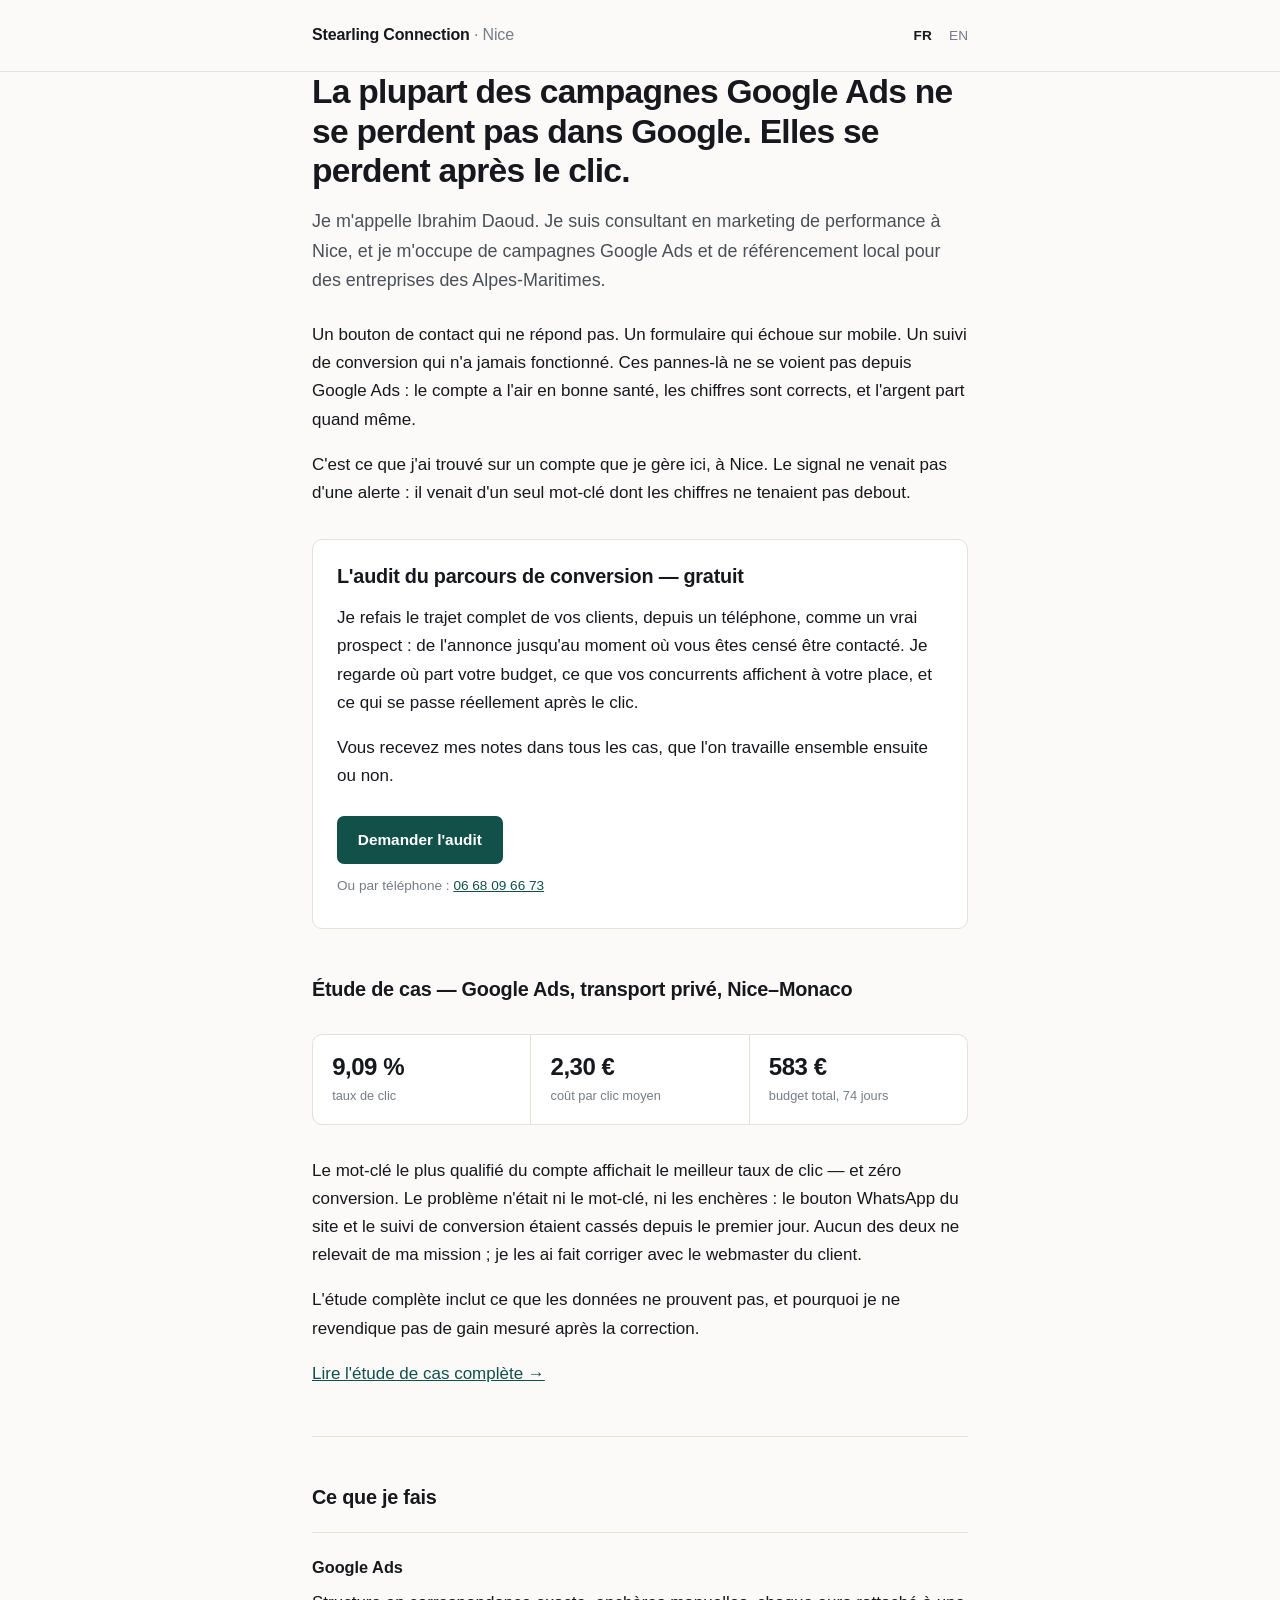
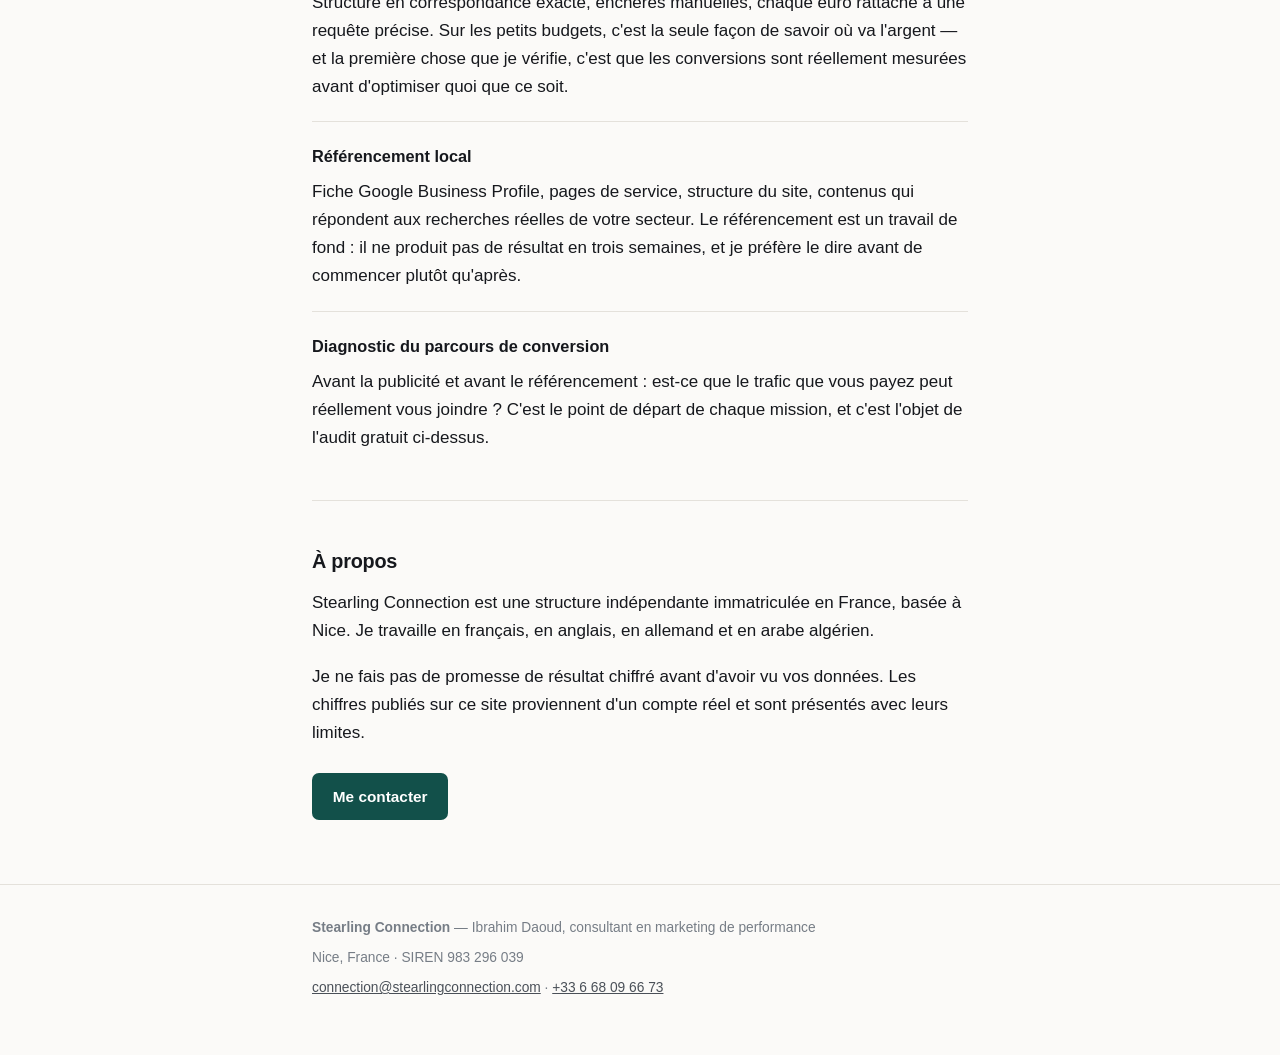
==== index.html @ c84c9b39 "Add files via upload" ====
<!doctype html>
<html lang="fr">
<head>
<meta charset="utf-8">
<meta name="viewport" content="width=device-width,initial-scale=1">
<title>Stearling Connection — Google Ads & référencement local à Nice</title>
<meta name="description" content="Ibrahim Daoud, consultant en marketing de performance à Nice. Campagnes Google Ads et référencement local pour les entreprises des Alpes-Maritimes. Audit du parcours de conversion offert.">
<link rel="canonical" href="https://stearlingconnection.com/">
<link rel="alternate" hreflang="fr" href="https://stearlingconnection.com/">
<link rel="alternate" hreflang="en" href="https://stearlingconnection.com/en.html">
<link rel="alternate" hreflang="x-default" href="https://stearlingconnection.com/">
<link rel="stylesheet" href="/style.css">
<link rel="icon" href="data:image/svg+xml,<svg xmlns='http://www.w3.org/2000/svg' viewBox='0 0 100 100'><rect width='100' height='100' rx='20' fill='%2312504a'/><text y='68' x='50' text-anchor='middle' font-size='54' fill='white' font-family='sans-serif' font-weight='bold'>S</text></svg>">
<script type="application/ld+json">
{"@context":"https://schema.org","@type":"ProfessionalService","name":"Stearling Connection","description":"Consultant en marketing de performance : Google Ads et référencement local.","founder":{"@type":"Person","name":"Ibrahim Daoud"},"areaServed":{"@type":"AdministrativeArea","name":"Alpes-Maritimes, France"},"address":{"@type":"PostalAddress","addressLocality":"Nice","addressCountry":"FR"},"email":"connection@stearlingconnection.com","telephone":"+33668096673","url":"https://stearlingconnection.com","knowsLanguage":["fr","en","de","ar"]}
</script>
</head>
<body>

<header class="site">
  <div class="wrap">
    <a class="brand" href="/">Stearling Connection <span>· Nice</span></a>
    <nav class="lang">
      <a class="on" href="/">FR</a>
      <a href="/en.html">EN</a>
    </nav>
  </div>
</header>

<main class="wrap">

  <h1>La plupart des campagnes Google Ads ne se perdent pas dans Google. Elles se perdent après le clic.</h1>

  <p class="lede">Je m'appelle Ibrahim Daoud. Je suis consultant en marketing de performance à Nice, et je m'occupe de campagnes Google Ads et de référencement local pour des entreprises des Alpes-Maritimes.</p>

  <p>Un bouton de contact qui ne répond pas. Un formulaire qui échoue sur mobile. Un suivi de conversion qui n'a jamais fonctionné. Ces pannes-là ne se voient pas depuis Google Ads : le compte a l'air en bonne santé, les chiffres sont corrects, et l'argent part quand même.</p>

  <p>C'est ce que j'ai trouvé sur un compte que je gère ici, à Nice. Le signal ne venait pas d'une alerte : il venait d'un seul mot-clé dont les chiffres ne tenaient pas debout.</p>

  <div class="card">
    <h2>L'audit du parcours de conversion — gratuit</h2>
    <p>Je refais le trajet complet de vos clients, depuis un téléphone, comme un vrai prospect : de l'annonce jusqu'au moment où vous êtes censé être contacté. Je regarde où part votre budget, ce que vos concurrents affichent à votre place, et ce qui se passe réellement après le clic.</p>
    <p>Vous recevez mes notes dans tous les cas, que l'on travaille ensemble ensuite ou non.</p>
    <div class="btn-row">
      <a class="btn" href="mailto:connection@stearlingconnection.com?subject=Audit%20du%20parcours%20de%20conversion">Demander l'audit</a>
      <span class="aside">Ou par téléphone : <a href="tel:+33668096673">06 68 09 66 73</a></span>
    </div>
  </div>

  <h2>Étude de cas — Google Ads, transport privé, Nice–Monaco</h2>

  <div class="metrics">
    <div><b>9,09 %</b><small>taux de clic</small></div>
    <div><b>2,30 €</b><small>coût par clic moyen</small></div>
    <div><b>583 €</b><small>budget total, 74 jours</small></div>
  </div>

  <p>Le mot-clé le plus qualifié du compte affichait le meilleur taux de clic — et zéro conversion. Le problème n'était ni le mot-clé, ni les enchères : le bouton WhatsApp du site et le suivi de conversion étaient cassés depuis le premier jour. Aucun des deux ne relevait de ma mission ; je les ai fait corriger avec le webmaster du client.</p>

  <p>L'étude complète inclut ce que les données ne prouvent pas, et pourquoi je ne revendique pas de gain mesuré après la correction.</p>

  <p><a href="/etude-de-cas-google-ads-nice.html">Lire l'étude de cas complète →</a></p>

  <hr>

  <h2>Ce que je fais</h2>

  <div class="svc">
    <h3>Google Ads</h3>
    <p>Structure en correspondance exacte, enchères manuelles, chaque euro rattaché à une requête précise. Sur les petits budgets, c'est la seule façon de savoir où va l'argent — et la première chose que je vérifie, c'est que les conversions sont réellement mesurées avant d'optimiser quoi que ce soit.</p>
  </div>

  <div class="svc">
    <h3>Référencement local</h3>
    <p>Fiche Google Business Profile, pages de service, structure du site, contenus qui répondent aux recherches réelles de votre secteur. Le référencement est un travail de fond : il ne produit pas de résultat en trois semaines, et je préfère le dire avant de commencer plutôt qu'après.</p>
  </div>

  <div class="svc">
    <h3>Diagnostic du parcours de conversion</h3>
    <p>Avant la publicité et avant le référencement : est-ce que le trafic que vous payez peut réellement vous joindre ? C'est le point de départ de chaque mission, et c'est l'objet de l'audit gratuit ci-dessus.</p>
  </div>

  <hr>

  <h2>À propos</h2>
  <p>Stearling Connection est une structure indépendante immatriculée en France, basée à Nice. Je travaille en français, en anglais, en allemand et en arabe algérien.</p>
  <p>Je ne fais pas de promesse de résultat chiffré avant d'avoir vu vos données. Les chiffres publiés sur ce site proviennent d'un compte réel et sont présentés avec leurs limites.</p>

  <div class="btn-row">
    <a class="btn" href="mailto:connection@stearlingconnection.com">Me contacter</a>
  </div>

</main>

<footer class="site">
  <div class="wrap">
    <p><strong>Stearling Connection</strong> — Ibrahim Daoud, consultant en marketing de performance</p>
    <p>Nice, France · SIREN 983 296 039</p>
    <p><a href="mailto:connection@stearlingconnection.com">connection@stearlingconnection.com</a> · <a href="tel:+33668096673">+33 6 68 09 66 73</a></p>
  </div>
</footer>

</body>
</html>
---- style.css ----
:root{
  --bg:#fbfaf8;
  --surface:#ffffff;
  --ink:#16181d;
  --ink-soft:#4a5058;
  --ink-faint:#767d86;
  --rule:#e4e1db;
  --accent:#12504a;
  --accent-soft:#e8f0ee;
  --max:44rem;
}
@media (prefers-color-scheme:dark){
  :root{
    --bg:#101215;
    --surface:#171a1f;
    --ink:#eceef1;
    --ink-soft:#b3b9c1;
    --ink-faint:#868d96;
    --rule:#282c33;
    --accent:#6fbfae;
    --accent-soft:#16302c;
  }
}
*{box-sizing:border-box}
html{-webkit-text-size-adjust:100%}
body{
  margin:0;
  background:var(--bg);
  color:var(--ink);
  font-family:-apple-system,BlinkMacSystemFont,"Segoe UI",Inter,Roboto,Helvetica,Arial,sans-serif;
  font-size:17px;
  line-height:1.65;
  -webkit-font-smoothing:antialiased;
}
.wrap{max-width:var(--max);margin:0 auto;padding:0 1.5rem}

/* header */
header.site{border-bottom:1px solid var(--rule)}
header.site .wrap{display:flex;align-items:baseline;justify-content:space-between;gap:1rem;padding-top:1.4rem;padding-bottom:1.4rem;flex-wrap:wrap}
.brand{font-weight:600;letter-spacing:-.01em;color:var(--ink);text-decoration:none;font-size:1rem}
.brand span{color:var(--ink-faint);font-weight:400}
nav.lang{font-size:.85rem}
nav.lang a{color:var(--ink-faint);text-decoration:none;margin-left:.85rem}
nav.lang a:hover{color:var(--accent)}
nav.lang a.on{color:var(--ink);font-weight:600}

/* type */
h1{font-size:2.1rem;line-height:1.18;letter-spacing:-.022em;margin:0 0 1rem;font-weight:650}
h2{font-size:1.24rem;line-height:1.3;letter-spacing:-.012em;margin:3rem 0 .9rem;font-weight:640}
h3{font-size:1.02rem;margin:2rem 0 .5rem;font-weight:640}
p{margin:0 0 1.1rem}
a{color:var(--accent)}
strong{font-weight:640}
.lede{font-size:1.12rem;color:var(--ink-soft);margin-bottom:1.6rem}
.meta{font-size:.85rem;color:var(--ink-faint);margin:0 0 2rem}
main{padding:3rem 0 1rem}
hr{border:0;border-top:1px solid var(--rule);margin:3rem 0}

/* callout */
.card{
  background:var(--surface);
  border:1px solid var(--rule);
  border-radius:10px;
  padding:1.5rem;
  margin:2rem 0;
}
.card h2,.card h3{margin-top:0}
.card p:last-child{margin-bottom:0}

.quiet{color:var(--ink-soft);font-size:.95rem}

/* metric strip */
.metrics{
  display:grid;
  grid-template-columns:repeat(auto-fit,minmax(8.5rem,1fr));
  gap:1px;
  background:var(--rule);
  border:1px solid var(--rule);
  border-radius:10px;
  overflow:hidden;
  margin:2rem 0;
}
.metrics div{background:var(--surface);padding:1.1rem 1.2rem}
.metrics b{display:block;font-size:1.5rem;line-height:1.2;letter-spacing:-.02em;font-weight:650}
.metrics small{display:block;color:var(--ink-faint);font-size:.8rem;margin-top:.2rem}

/* button */
.btn{
  display:inline-block;
  background:var(--accent);
  color:#fff;
  text-decoration:none;
  padding:.7rem 1.3rem;
  border-radius:7px;
  font-weight:600;
  font-size:.96rem;
}
@media (prefers-color-scheme:dark){.btn{color:#0d1a18}}
.btn:hover{opacity:.9}
.btn-row{margin:1.6rem 0 .4rem}
.btn-row .aside{display:block;margin-top:.7rem;font-size:.85rem;color:var(--ink-faint)}

/* lists */
ul.plain{padding-left:1.1rem;margin:0 0 1.1rem}
ul.plain li{margin-bottom:.5rem}

/* services */
.svc{border-top:1px solid var(--rule);padding-top:1.3rem;margin-top:1.3rem}
.svc h3{margin-top:0}
.svc p:last-child{margin-bottom:0}

/* footer */
footer.site{border-top:1px solid var(--rule);margin-top:4rem;padding:2rem 0 3rem;font-size:.86rem;color:var(--ink-faint)}
footer.site a{color:var(--ink-soft)}
footer.site p{margin:0 0 .45rem}

/* article */
article h2{font-size:1.18rem}
blockquote{
  margin:1.8rem 0;padding:0 0 0 1.1rem;
  border-left:3px solid var(--accent);
  color:var(--ink-soft);font-style:normal;
}
blockquote p:last-child{margin-bottom:0}
code{font-family:ui-monospace,SFMono-Regular,Menlo,monospace;font-size:.9em;background:var(--accent-soft);padding:.1em .35em;border-radius:4px}
.back{display:inline-block;font-size:.88rem;margin-bottom:1.8rem;text-decoration:none}
@media(max-width:480px){
  h1{font-size:1.7rem}
  body{font-size:16px}
}
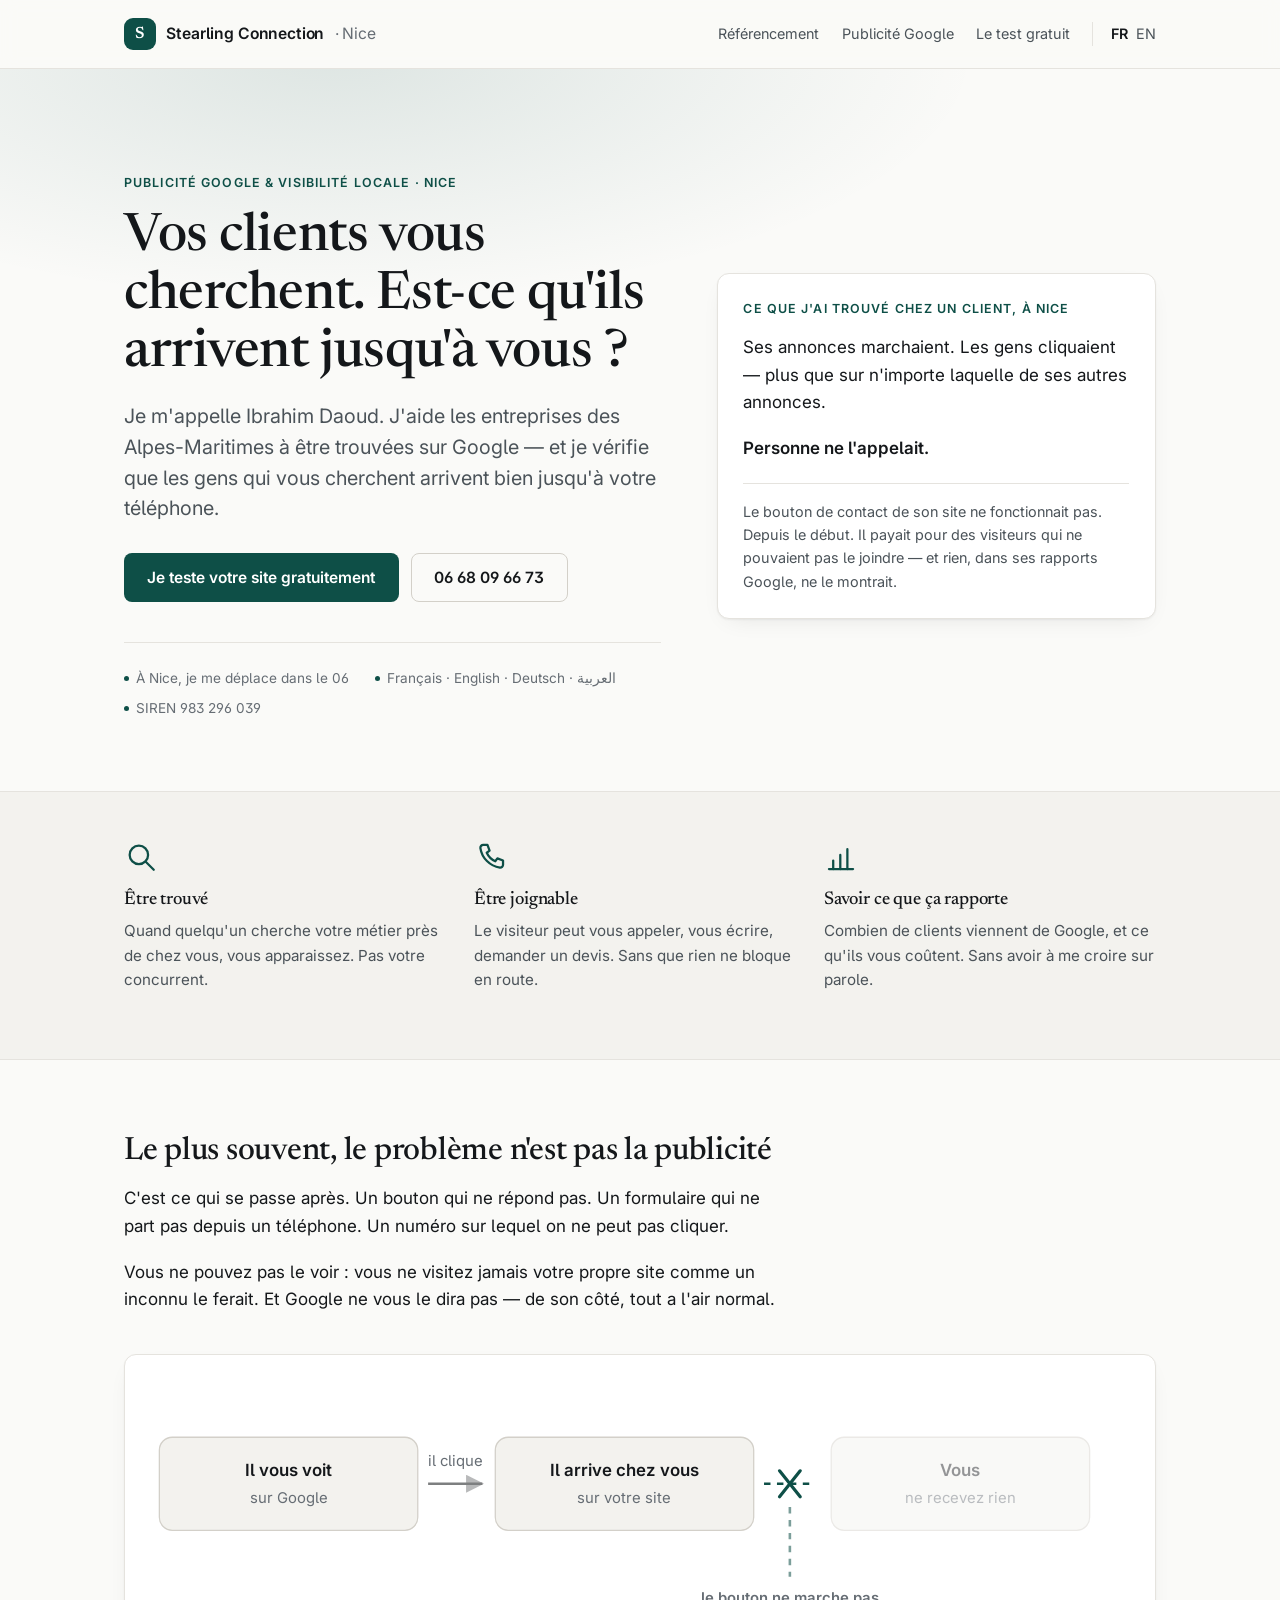
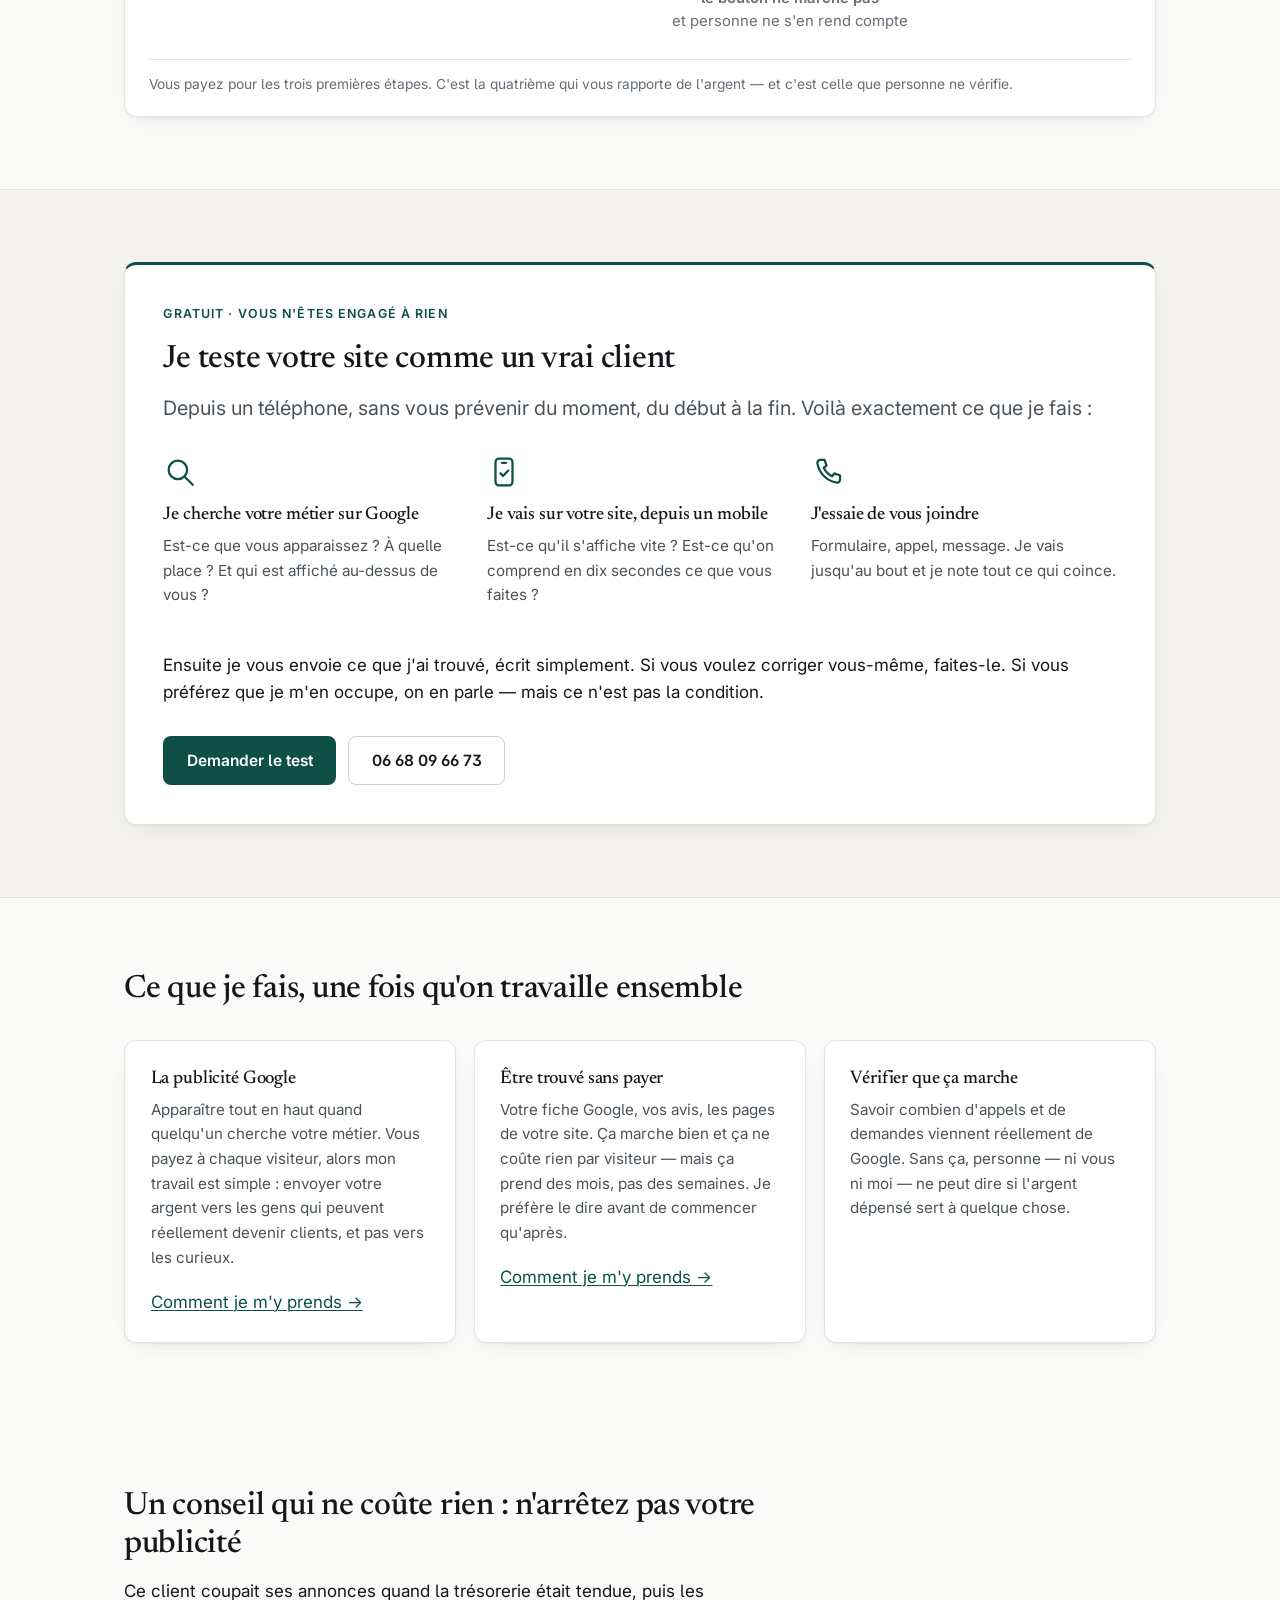
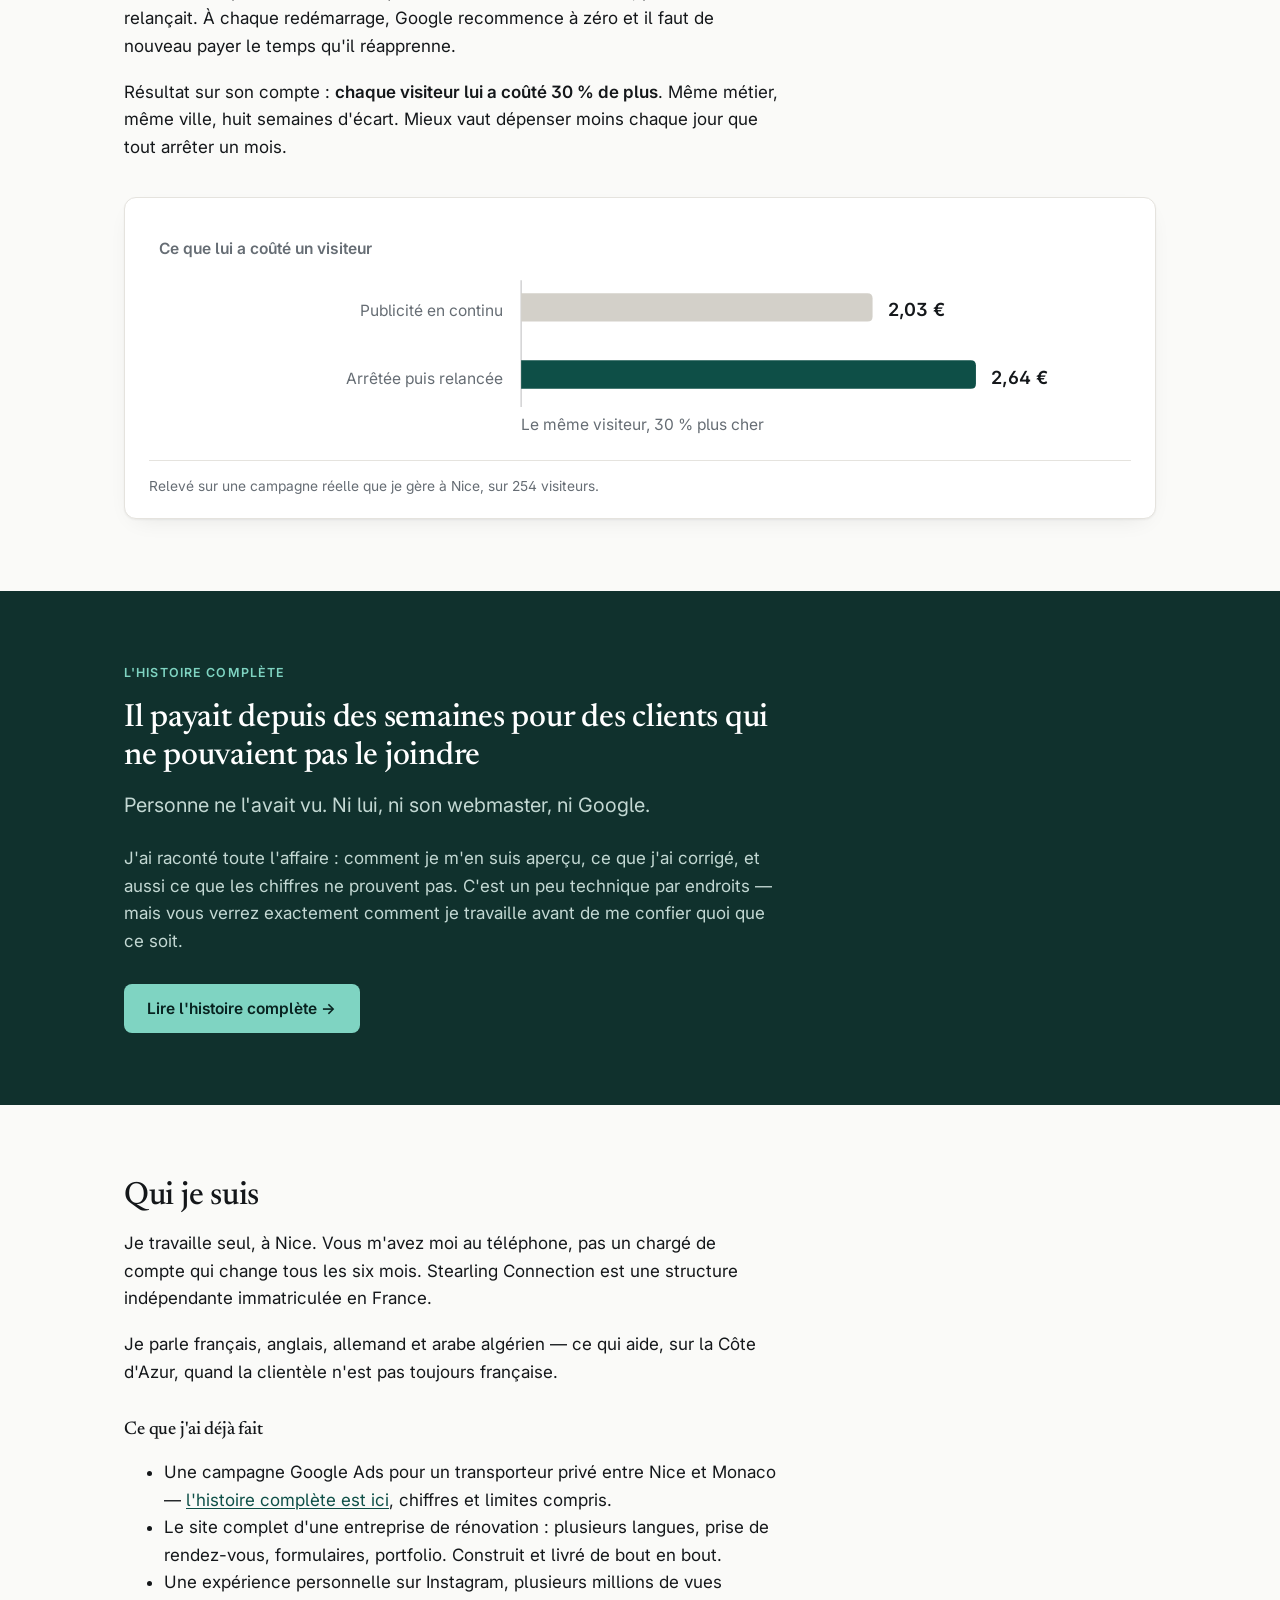
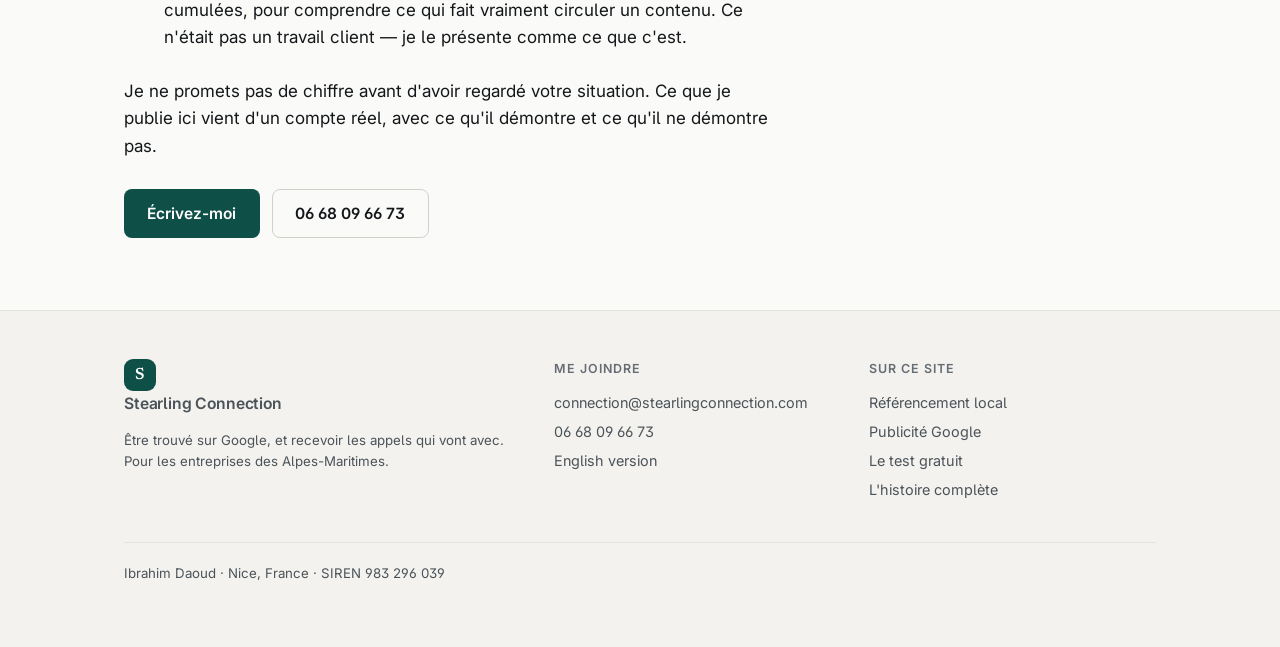
==== commit 0f71fb6d: "Update index.html" ====
--- a/index.html
+++ b/index.html
@@ -3,102 +3,317 @@
 <head>
 <meta charset="utf-8">
 <meta name="viewport" content="width=device-width,initial-scale=1">
-<title>Stearling Connection — Google Ads & référencement local à Nice</title>
-<meta name="description" content="Ibrahim Daoud, consultant en marketing de performance à Nice. Campagnes Google Ads et référencement local pour les entreprises des Alpes-Maritimes. Audit du parcours de conversion offert.">
+<title>Stearling Connection — être trouvé sur Google, à Nice</title>
+<meta name="description" content="Ibrahim Daoud, Nice. J'aide les entreprises des Alpes-Maritimes à être trouvées sur Google et à recevoir les appels qui vont avec. Je teste votre site comme un vrai client, gratuitement.">
+<meta name="theme-color" content="#0e4f47">
 <link rel="canonical" href="https://stearlingconnection.com/">
 <link rel="alternate" hreflang="fr" href="https://stearlingconnection.com/">
 <link rel="alternate" hreflang="en" href="https://stearlingconnection.com/en.html">
 <link rel="alternate" hreflang="x-default" href="https://stearlingconnection.com/">
+<link rel="preconnect" href="https://fonts.googleapis.com">
+<link rel="preconnect" href="https://fonts.gstatic.com" crossorigin>
+<link href="https://fonts.googleapis.com/css2?family=Inter:wght@400;500;600;700&family=Newsreader:opsz,wght@6..72,400;6..72,500;6..72,600&display=swap" rel="stylesheet">
 <link rel="stylesheet" href="/style.css">
-<link rel="icon" href="data:image/svg+xml,<svg xmlns='http://www.w3.org/2000/svg' viewBox='0 0 100 100'><rect width='100' height='100' rx='20' fill='%2312504a'/><text y='68' x='50' text-anchor='middle' font-size='54' fill='white' font-family='sans-serif' font-weight='bold'>S</text></svg>">
+<link rel="icon" href="data:image/svg+xml,<svg xmlns='http://www.w3.org/2000/svg' viewBox='0 0 100 100'><rect width='100' height='100' rx='22' fill='%230e4f47'/><text y='70' x='50' text-anchor='middle' font-size='58' fill='white' font-family='Georgia,serif'>S</text></svg>">
+<meta property="og:title" content="Stearling Connection — être trouvé sur Google, à Nice">
+<meta property="og:description" content="Vos clients vous cherchent sur Google. Je vérifie qu'ils arrivent jusqu'à vous — gratuitement.">
+<meta property="og:type" content="website">
+<meta property="og:url" content="https://stearlingconnection.com/">
+<meta property="og:locale" content="fr_FR">
+<script>
+(function(d){var m=window.matchMedia;
+ if('IntersectionObserver' in window && !(m && m('(prefers-reduced-motion: reduce)').matches)){
+   d.documentElement.className += ' js';}
+})(document);
+</script>
 <script type="application/ld+json">
-{"@context":"https://schema.org","@type":"ProfessionalService","name":"Stearling Connection","description":"Consultant en marketing de performance : Google Ads et référencement local.","founder":{"@type":"Person","name":"Ibrahim Daoud"},"areaServed":{"@type":"AdministrativeArea","name":"Alpes-Maritimes, France"},"address":{"@type":"PostalAddress","addressLocality":"Nice","addressCountry":"FR"},"email":"connection@stearlingconnection.com","telephone":"+33668096673","url":"https://stearlingconnection.com","knowsLanguage":["fr","en","de","ar"]}
+{"@context":"https://schema.org","@type":"ProfessionalService","name":"Stearling Connection","description":"Publicité Google et référencement local pour les entreprises des Alpes-Maritimes.","founder":{"@type":"Person","name":"Ibrahim Daoud"},"areaServed":{"@type":"AdministrativeArea","name":"Alpes-Maritimes, France"},"address":{"@type":"PostalAddress","addressLocality":"Nice","addressCountry":"FR"},"email":"connection@stearlingconnection.com","telephone":"+33668096673","url":"https://stearlingconnection.com","knowsLanguage":["fr","en","de","ar"]}
 </script>
 </head>
 <body>
 
-<header class="site">
+<header class="site-header">
   <div class="wrap">
-    <a class="brand" href="/">Stearling Connection <span>· Nice</span></a>
-    <nav class="lang">
-      <a class="on" href="/">FR</a>
-      <a href="/en.html">EN</a>
+    <a class="brand" href="/">
+      <span class="mark" aria-hidden="true">S</span>
+      Stearling Connection <span class="sub">· Nice</span>
+    </a>
+    <nav class="nav">
+      <span class="desk">
+        <a href="/referencement-local-nice.html">Référencement</a>
+        <a href="/publicite-google-nice.html">Publicité Google</a>
+        <a href="#test">Le test gratuit</a>
+      </span>
+      <span class="lang">
+        <a class="on" href="/">FR</a>
+        <a href="/en.html">EN</a>
+      </span>
     </nav>
   </div>
 </header>
 
-<main class="wrap">
-
-  <h1>La plupart des campagnes Google Ads ne se perdent pas dans Google. Elles se perdent après le clic.</h1>
-
-  <p class="lede">Je m'appelle Ibrahim Daoud. Je suis consultant en marketing de performance à Nice, et je m'occupe de campagnes Google Ads et de référencement local pour des entreprises des Alpes-Maritimes.</p>
-
-  <p>Un bouton de contact qui ne répond pas. Un formulaire qui échoue sur mobile. Un suivi de conversion qui n'a jamais fonctionné. Ces pannes-là ne se voient pas depuis Google Ads : le compte a l'air en bonne santé, les chiffres sont corrects, et l'argent part quand même.</p>
-
-  <p>C'est ce que j'ai trouvé sur un compte que je gère ici, à Nice. Le signal ne venait pas d'une alerte : il venait d'un seul mot-clé dont les chiffres ne tenaient pas debout.</p>
-
-  <div class="card">
-    <h2>L'audit du parcours de conversion — gratuit</h2>
-    <p>Je refais le trajet complet de vos clients, depuis un téléphone, comme un vrai prospect : de l'annonce jusqu'au moment où vous êtes censé être contacté. Je regarde où part votre budget, ce que vos concurrents affichent à votre place, et ce qui se passe réellement après le clic.</p>
-    <p>Vous recevez mes notes dans tous les cas, que l'on travaille ensemble ensuite ou non.</p>
-    <div class="btn-row">
-      <a class="btn" href="mailto:connection@stearlingconnection.com?subject=Audit%20du%20parcours%20de%20conversion">Demander l'audit</a>
-      <span class="aside">Ou par téléphone : <a href="tel:+33668096673">06 68 09 66 73</a></span>
-    </div>
-  </div>
-
-  <h2>Étude de cas — Google Ads, transport privé, Nice–Monaco</h2>
-
-  <div class="metrics">
-    <div><b>9,09 %</b><small>taux de clic</small></div>
-    <div><b>2,30 €</b><small>coût par clic moyen</small></div>
-    <div><b>583 €</b><small>budget total, 74 jours</small></div>
-  </div>
-
-  <p>Le mot-clé le plus qualifié du compte affichait le meilleur taux de clic — et zéro conversion. Le problème n'était ni le mot-clé, ni les enchères : le bouton WhatsApp du site et le suivi de conversion étaient cassés depuis le premier jour. Aucun des deux ne relevait de ma mission ; je les ai fait corriger avec le webmaster du client.</p>
-
-  <p>L'étude complète inclut ce que les données ne prouvent pas, et pourquoi je ne revendique pas de gain mesuré après la correction.</p>
-
-  <p><a href="/etude-de-cas-google-ads-nice.html">Lire l'étude de cas complète →</a></p>
-
-  <hr>
-
-  <h2>Ce que je fais</h2>
-
-  <div class="svc">
-    <h3>Google Ads</h3>
-    <p>Structure en correspondance exacte, enchères manuelles, chaque euro rattaché à une requête précise. Sur les petits budgets, c'est la seule façon de savoir où va l'argent — et la première chose que je vérifie, c'est que les conversions sont réellement mesurées avant d'optimiser quoi que ce soit.</p>
-  </div>
-
-  <div class="svc">
-    <h3>Référencement local</h3>
-    <p>Fiche Google Business Profile, pages de service, structure du site, contenus qui répondent aux recherches réelles de votre secteur. Le référencement est un travail de fond : il ne produit pas de résultat en trois semaines, et je préfère le dire avant de commencer plutôt qu'après.</p>
-  </div>
-
-  <div class="svc">
-    <h3>Diagnostic du parcours de conversion</h3>
-    <p>Avant la publicité et avant le référencement : est-ce que le trafic que vous payez peut réellement vous joindre ? C'est le point de départ de chaque mission, et c'est l'objet de l'audit gratuit ci-dessus.</p>
-  </div>
-
-  <hr>
-
-  <h2>À propos</h2>
-  <p>Stearling Connection est une structure indépendante immatriculée en France, basée à Nice. Je travaille en français, en anglais, en allemand et en arabe algérien.</p>
-  <p>Je ne fais pas de promesse de résultat chiffré avant d'avoir vu vos données. Les chiffres publiés sur ce site proviennent d'un compte réel et sont présentés avec leurs limites.</p>
-
-  <div class="btn-row">
-    <a class="btn" href="mailto:connection@stearlingconnection.com">Me contacter</a>
-  </div>
+<main>
+
+  <!-- hero -->
+  <section class="hero">
+    <div class="wrap">
+      <div class="hero-grid">
+        <div>
+          <p class="eyebrow">Publicité Google &amp; visibilité locale · Nice</p>
+          <h1>Vos clients vous cherchent. Est-ce qu'ils arrivent jusqu'à vous&nbsp;?</h1>
+          <p class="lede">Je m'appelle Ibrahim Daoud. J'aide les entreprises des Alpes-Maritimes à être trouvées sur Google — et je vérifie que les gens qui vous cherchent arrivent bien jusqu'à votre téléphone.</p>
+          <div class="btn-row">
+            <a class="btn" href="#test">Je teste votre site gratuitement</a>
+            <a class="btn ghost" href="tel:+33668096673">06 68 09 66 73</a>
+          </div>
+          <div class="trust">
+            <span><i class="dot"></i>À Nice, je me déplace dans le 06</span>
+            <span><i class="dot"></i>Français · English · Deutsch · العربية</span>
+            <span><i class="dot"></i>SIREN 983 296 039</span>
+          </div>
+        </div>
+        <aside class="signal">
+          <p class="eyebrow" style="margin-bottom:.9rem">Ce que j'ai trouvé chez un client, à Nice</p>
+          <p>Ses annonces marchaient. Les gens cliquaient — plus que sur n'importe laquelle de ses autres annonces.</p>
+          <p><strong>Personne ne l'appelait.</strong></p>
+          <p class="concl">Le bouton de contact de son site ne fonctionnait pas. Depuis le début. Il payait pour des visiteurs qui ne pouvaient pas le joindre — et rien, dans ses rapports Google, ne le montrait.</p>
+        </aside>
+      </div>
+    </div>
+  </section>
+
+  <!-- three promises -->
+  <section class="band tight">
+    <div class="wrap">
+      <div class="grid g3 reveal">
+        <div>
+          <span class="ico" aria-hidden="true"><svg viewBox="0 0 24 24" fill="none" stroke="currentColor" stroke-width="1.6" stroke-linecap="round" stroke-linejoin="round"><circle cx="10.5" cy="10.5" r="6.5"/><path d="M15.5 15.5 21 21"/></svg></span>
+          <h3>Être trouvé</h3>
+          <p class="quiet">Quand quelqu'un cherche votre métier près de chez vous, vous apparaissez. Pas votre concurrent.</p>
+        </div>
+        <div>
+          <span class="ico" aria-hidden="true"><svg viewBox="0 0 24 24" fill="none" stroke="currentColor" stroke-width="1.6" stroke-linecap="round" stroke-linejoin="round"><path d="M6.5 3.5h3l1.5 4-2 1.5a12 12 0 0 0 6 6l1.5-2 4 1.5v3a2 2 0 0 1-2.2 2A16.5 16.5 0 0 1 4.5 5.7 2 2 0 0 1 6.5 3.5z"/></svg></span>
+          <h3>Être joignable</h3>
+          <p class="quiet">Le visiteur peut vous appeler, vous écrire, demander un devis. Sans que rien ne bloque en route.</p>
+        </div>
+        <div>
+          <span class="ico" aria-hidden="true"><svg viewBox="0 0 24 24" fill="none" stroke="currentColor" stroke-width="1.6" stroke-linecap="round" stroke-linejoin="round"><path d="M3.5 20.5h17"/><path d="M6.5 20.5v-6M11.5 20.5v-10M16.5 20.5v-14"/></svg></span>
+          <h3>Savoir ce que ça rapporte</h3>
+          <p class="quiet">Combien de clients viennent de Google, et ce qu'ils vous coûtent. Sans avoir à me croire sur parole.</p>
+        </div>
+      </div>
+    </div>
+  </section>
+
+  <!-- the problem, in plain words -->
+  <section>
+    <div class="wrap">
+      <div class="narrow reveal" style="margin-bottom:2.5rem">
+        <h2>Le plus souvent, le problème n'est pas la publicité</h2>
+        <p>C'est ce qui se passe après. Un bouton qui ne répond pas. Un formulaire qui ne part pas depuis un téléphone. Un numéro sur lequel on ne peut pas cliquer.</p>
+        <p>Vous ne pouvez pas le voir : vous ne visitez jamais votre propre site comme un inconnu le ferait. Et Google ne vous le dira pas — de son côté, tout a l'air normal.</p>
+      </div>
+
+      <figure class="figure reveal">
+        <svg viewBox="0 0 760 200" role="img" aria-label="Un client vous voit sur Google, clique, arrive sur votre site, puis le bouton de contact ne fonctionne pas et vous ne recevez rien.">
+          <defs>
+            <marker id="ar" viewBox="0 0 10 10" refX="9" refY="5" markerWidth="7" markerHeight="7" orient="auto-start-reverse">
+              <path d="M0,0 L10,5 L0,10 z" fill="currentColor" opacity=".55"/>
+            </marker>
+          </defs>
+          <rect class="node-box" x="8" y="42" width="200" height="72" rx="10"/>
+          <text class="flow-txt" x="108" y="72" text-anchor="middle" font-weight="600">Il vous voit</text>
+          <text class="flow-sm" x="108" y="93" text-anchor="middle">sur Google</text>
+          <line class="flow-line" x1="216" y1="78" x2="258" y2="78" marker-end="url(#ar)"/>
+          <text class="flow-sm" x="237" y="64" text-anchor="middle">il clique</text>
+          <rect class="node-box" x="268" y="42" width="200" height="72" rx="10"/>
+          <text class="flow-txt" x="368" y="72" text-anchor="middle" font-weight="600">Il arrive chez vous</text>
+          <text class="flow-sm" x="368" y="93" text-anchor="middle">sur votre site</text>
+          <line class="flow-break" x1="476" y1="78" x2="512" y2="78"/>
+          <line class="flow-x" x1="488" y1="68" x2="504" y2="88"/>
+          <line class="flow-x" x1="504" y1="68" x2="488" y2="88"/>
+          <g class="node-dead">
+            <rect class="node-box" x="528" y="42" width="200" height="72" rx="10"/>
+            <text class="flow-txt" x="628" y="72" text-anchor="middle" font-weight="600">Vous</text>
+            <text class="flow-sm" x="628" y="93" text-anchor="middle">ne recevez rien</text>
+          </g>
+          <path class="flow-break" d="M496,96 V150" stroke-dasharray="0" opacity=".55"/>
+          <text class="flow-sm" x="496" y="170" text-anchor="middle" fill="#0e4f47" font-weight="600">le bouton ne marche pas</text>
+          <text class="flow-sm" x="496" y="188" text-anchor="middle">et personne ne s'en rend compte</text>
+        </svg>
+        <figcaption>Vous payez pour les trois premières étapes. C'est la quatrième qui vous rapporte de l'argent — et c'est celle que personne ne vérifie.</figcaption>
+      </figure>
+    </div>
+  </section>
+
+  <!-- the free test -->
+  <section class="band" id="test">
+    <div class="wrap">
+      <div class="offer reveal">
+        <p class="eyebrow">Gratuit · vous n'êtes engagé à rien</p>
+        <h2>Je teste votre site comme un vrai client</h2>
+        <p class="lede">Depuis un téléphone, sans vous prévenir du moment, du début à la fin. Voilà exactement ce que je fais&nbsp;:</p>
+        <div class="grid g3" style="margin:2rem 0 1.6rem">
+          <div>
+            <span class="ico" aria-hidden="true"><svg viewBox="0 0 24 24" fill="none" stroke="currentColor" stroke-width="1.6" stroke-linecap="round" stroke-linejoin="round"><circle cx="10.5" cy="10.5" r="6.5"/><path d="M15.5 15.5 21 21"/></svg></span>
+            <h3>Je cherche votre métier sur Google</h3>
+            <p class="quiet">Est-ce que vous apparaissez ? À quelle place ? Et qui est affiché au-dessus de vous ?</p>
+          </div>
+          <div>
+            <span class="ico" aria-hidden="true"><svg viewBox="0 0 24 24" fill="none" stroke="currentColor" stroke-width="1.6" stroke-linecap="round" stroke-linejoin="round"><rect x="6" y="2.5" width="12" height="19" rx="2.5"/><path d="M10.5 5.5h3"/><path d="M9.5 13l1.8 1.8L15 11"/></svg></span>
+            <h3>Je vais sur votre site, depuis un mobile</h3>
+            <p class="quiet">Est-ce qu'il s'affiche vite ? Est-ce qu'on comprend en dix secondes ce que vous faites ?</p>
+          </div>
+          <div>
+            <span class="ico" aria-hidden="true"><svg viewBox="0 0 24 24" fill="none" stroke="currentColor" stroke-width="1.6" stroke-linecap="round" stroke-linejoin="round"><path d="M6.5 3.5h3l1.5 4-2 1.5a12 12 0 0 0 6 6l1.5-2 4 1.5v3a2 2 0 0 1-2.2 2A16.5 16.5 0 0 1 4.5 5.7 2 2 0 0 1 6.5 3.5z"/></svg></span>
+            <h3>J'essaie de vous joindre</h3>
+            <p class="quiet">Formulaire, appel, message. Je vais jusqu'au bout et je note tout ce qui coince.</p>
+          </div>
+        </div>
+        <p>Ensuite je vous envoie ce que j'ai trouvé, écrit simplement. Si vous voulez corriger vous-même, faites-le. Si vous préférez que je m'en occupe, on en parle — mais ce n'est pas la condition.</p>
+        <div class="btn-row">
+          <a class="btn" href="mailto:connection@stearlingconnection.com?subject=Je%20veux%20le%20test%20gratuit">Demander le test</a>
+          <a class="btn ghost" href="tel:+33668096673">06 68 09 66 73</a>
+        </div>
+      </div>
+    </div>
+  </section>
+
+  <!-- services -->
+  <section id="services">
+    <div class="wrap">
+      <div class="narrow reveal" style="margin-bottom:2rem">
+        <h2>Ce que je fais, une fois qu'on travaille ensemble</h2>
+      </div>
+      <div class="grid g3 reveal">
+        <div class="card">
+          <h3>La publicité Google</h3>
+          <p class="quiet">Apparaître tout en haut quand quelqu'un cherche votre métier. Vous payez à chaque visiteur, alors mon travail est simple : envoyer votre argent vers les gens qui peuvent réellement devenir clients, et pas vers les curieux.</p>
+          <p style="margin-bottom:0"><a href="/publicite-google-nice.html">Comment je m'y prends →</a></p>
+        </div>
+        <div class="card">
+          <h3>Être trouvé sans payer</h3>
+          <p class="quiet">Votre fiche Google, vos avis, les pages de votre site. Ça marche bien et ça ne coûte rien par visiteur — mais ça prend des mois, pas des semaines. Je préfère le dire avant de commencer qu'après.</p>
+          <p style="margin-bottom:0"><a href="/referencement-local-nice.html">Comment je m'y prends →</a></p>
+        </div>
+        <div class="card">
+          <h3>Vérifier que ça marche</h3>
+          <p class="quiet">Savoir combien d'appels et de demandes viennent réellement de Google. Sans ça, personne — ni vous ni moi — ne peut dire si l'argent dépensé sert à quelque chose.</p>
+        </div>
+      </div>
+    </div>
+  </section>
+
+  <!-- continuity -->
+  <section>
+    <div class="wrap">
+      <div class="narrow reveal" style="margin-bottom:2.2rem">
+        <h2>Un conseil qui ne coûte rien&nbsp;: n'arrêtez pas votre publicité</h2>
+        <p>Ce client coupait ses annonces quand la trésorerie était tendue, puis les relançait. À chaque redémarrage, Google recommence à zéro et il faut de nouveau payer le temps qu'il réapprenne.</p>
+        <p>Résultat sur son compte : <strong>chaque visiteur lui a coûté 30 % de plus</strong>. Même métier, même ville, huit semaines d'écart. Mieux vaut dépenser moins chaque jour que tout arrêter un mois.</p>
+      </div>
+
+      <figure class="figure reveal">
+        <svg viewBox="0 0 760 168" role="img" aria-label="Ce que coûte un visiteur : 2,03 euros quand la publicité tourne en continu, contre 2,64 euros après des arrêts et des relances.">
+          <text class="axis-txt" x="8" y="22" font-weight="600" fill="currentColor">Ce que lui a coûté un visiteur</text>
+          <line x1="288" y1="42" x2="288" y2="140" stroke="currentColor" stroke-width="1" opacity=".22"/>
+          <text class="axis-txt" x="274" y="70" text-anchor="end">Publicité en continu</text>
+          <path class="bar-mute" d="M288,52 H556 Q560,52 560,56 V70 Q560,74 556,74 H288 Z"/>
+          <text class="val-txt" x="572" y="70">2,03 €</text>
+          <text class="axis-txt" x="274" y="122" text-anchor="end">Arrêtée puis relancée</text>
+          <path class="bar" d="M288,104 H636 Q640,104 640,108 V122 Q640,126 636,126 H288 Z"/>
+          <text class="val-txt" x="652" y="122">2,64 €</text>
+          <text class="axis-txt" x="288" y="158">Le même visiteur, 30 % plus cher</text>
+        </svg>
+        <figcaption>Relevé sur une campagne réelle que je gère à Nice, sur 254 visiteurs.</figcaption>
+      </figure>
+    </div>
+  </section>
+
+  <!-- story -->
+  <section class="band-dark">
+    <div class="wrap">
+      <div class="narrow reveal">
+        <p class="eyebrow">L'histoire complète</p>
+        <h2>Il payait depuis des semaines pour des clients qui ne pouvaient pas le joindre</h2>
+        <p class="lede">Personne ne l'avait vu. Ni lui, ni son webmaster, ni Google.</p>
+        <p>J'ai raconté toute l'affaire : comment je m'en suis aperçu, ce que j'ai corrigé, et aussi ce que les chiffres ne prouvent pas. C'est un peu technique par endroits — mais vous verrez exactement comment je travaille avant de me confier quoi que ce soit.</p>
+        <div class="btn-row">
+          <a class="btn" href="/etude-de-cas-google-ads-nice.html">Lire l'histoire complète →</a>
+        </div>
+      </div>
+    </div>
+  </section>
+
+  <!-- about -->
+  <section id="apropos">
+    <div class="wrap">
+      <div class="narrow reveal">
+        <h2>Qui je suis</h2>
+        <p>Je travaille seul, à Nice. Vous m'avez moi au téléphone, pas un chargé de compte qui change tous les six mois. Stearling Connection est une structure indépendante immatriculée en France.</p>
+        <p>Je parle français, anglais, allemand et arabe algérien — ce qui aide, sur la Côte d'Azur, quand la clientèle n'est pas toujours française.</p>
+
+        <h3 style="margin-top:2rem">Ce que j'ai déjà fait</h3>
+        <ul class="plain">
+          <li>Une campagne Google Ads pour un transporteur privé entre Nice et Monaco — <a href="/etude-de-cas-google-ads-nice.html">l'histoire complète est ici</a>, chiffres et limites compris.</li>
+          <li>Le site complet d'une entreprise de rénovation : plusieurs langues, prise de rendez-vous, formulaires, portfolio. Construit et livré de bout en bout.</li>
+          <li>Une expérience personnelle sur Instagram, plusieurs millions de vues cumulées, pour comprendre ce qui fait vraiment circuler un contenu. Ce n'était pas un travail client — je le présente comme ce que c'est.</li>
+        </ul>
+
+        <p style="margin-top:1.6rem">Je ne promets pas de chiffre avant d'avoir regardé votre situation. Ce que je publie ici vient d'un compte réel, avec ce qu'il démontre et ce qu'il ne démontre pas.</p>
+
+        <div class="btn-row">
+          <a class="btn" href="mailto:connection@stearlingconnection.com">Écrivez-moi</a>
+          <a class="btn ghost" href="tel:+33668096673">06 68 09 66 73</a>
+        </div>
+      </div>
+    </div>
+  </section>
 
 </main>
 
-<footer class="site">
+<footer class="site-footer">
   <div class="wrap">
-    <p><strong>Stearling Connection</strong> — Ibrahim Daoud, consultant en marketing de performance</p>
-    <p>Nice, France · SIREN 983 296 039</p>
-    <p><a href="mailto:connection@stearlingconnection.com">connection@stearlingconnection.com</a> · <a href="tel:+33668096673">+33 6 68 09 66 73</a></p>
+    <div class="cols">
+      <div>
+        <a class="brand" href="/" style="margin-bottom:.8rem">
+          <span class="mark" aria-hidden="true">S</span>
+          Stearling Connection
+        </a>
+        <p class="tiny">Être trouvé sur Google, et recevoir les appels qui vont avec. Pour les entreprises des Alpes-Maritimes.</p>
+      </div>
+      <div>
+        <h4>Me joindre</h4>
+        <a href="mailto:connection@stearlingconnection.com">connection@stearlingconnection.com</a>
+        <a href="tel:+33668096673">06 68 09 66 73</a>
+        <a href="/en.html">English version</a>
+      </div>
+      <div>
+        <h4>Sur ce site</h4>
+        <a href="/referencement-local-nice.html">Référencement local</a>
+        <a href="/publicite-google-nice.html">Publicité Google</a>
+        <a href="#test">Le test gratuit</a>
+        <a href="/etude-de-cas-google-ads-nice.html">L'histoire complète</a>
+      </div>
+    </div>
+    <div class="legal">
+      <p class="tiny">Ibrahim Daoud · Nice, France · SIREN 983 296 039</p>
+    </div>
   </div>
 </footer>
 
+<script>
+(function () {
+  if (document.documentElement.className.indexOf('js') === -1) return;
+  var els = document.querySelectorAll('.reveal');
+  var io = new IntersectionObserver(function (entries) {
+    entries.forEach(function (en) {
+      if (en.isIntersecting) { en.target.classList.add('in'); io.unobserve(en.target); }
+    });
+  }, {threshold: 0.08, rootMargin: '0px 0px -60px 0px'});
+  els.forEach(function (e) { io.observe(e); });
+  setTimeout(function(){ els.forEach(function(e){ e.classList.add('in'); }); }, 3000);
+})();
+</script>
 </body>
 </html>
--- a/style.css
+++ b/style.css
@@ -1,130 +1,321 @@
+/* ==========================================================================
+   Stearling Connection — design system
+   Palette contrast-validated to WCAG AA in both light and dark.
+   ========================================================================== */
+
 :root{
-  --bg:#fbfaf8;
+  /* surfaces & ink */
+  --bg:#fafaf8;
   --surface:#ffffff;
-  --ink:#16181d;
-  --ink-soft:#4a5058;
-  --ink-faint:#767d86;
-  --rule:#e4e1db;
-  --accent:#12504a;
-  --accent-soft:#e8f0ee;
-  --max:44rem;
-}
+  --surface-2:#f3f2ee;
+  --ink:#14171a;
+  --ink-soft:#4b5359;
+  --ink-faint:#666d74;
+  --rule:#e5e3de;
+  --rule-strong:#d3d0c9;
+
+  /* brand */
+  --accent:#0e4f47;
+  --accent-hover:#0a3a34;
+  --accent-wash:#e9f1ef;
+  --accent-ink:#ffffff;
+
+  /* type */
+  --sans:"Inter",-apple-system,BlinkMacSystemFont,"Segoe UI",Roboto,Helvetica,Arial,sans-serif;
+  --serif:"Newsreader",Georgia,"Times New Roman",serif;
+
+  /* metrics */
+  --wide:68rem;
+  --text:41rem;
+  --r:12px;
+  --r-sm:8px;
+  --shadow:0 1px 2px rgba(20,23,26,.05), 0 8px 24px -12px rgba(20,23,26,.12);
+}
+
 @media (prefers-color-scheme:dark){
   :root{
-    --bg:#101215;
-    --surface:#171a1f;
-    --ink:#eceef1;
-    --ink-soft:#b3b9c1;
-    --ink-faint:#868d96;
-    --rule:#282c33;
-    --accent:#6fbfae;
-    --accent-soft:#16302c;
+    --bg:#0e1113;
+    --surface:#171a1e;
+    --surface-2:#1c2025;
+    --ink:#eceff1;
+    --ink-soft:#b2b9c0;
+    --ink-faint:#89919a;
+    --rule:#262a2f;
+    --rule-strong:#333940;
+    --accent:#67c3b1;
+    --accent-hover:#8ad3c4;
+    --accent-wash:#14302c;
+    --accent-ink:#0b1a17;
+    --shadow:0 1px 2px rgba(0,0,0,.4), 0 8px 24px -12px rgba(0,0,0,.6);
   }
 }
-*{box-sizing:border-box}
-html{-webkit-text-size-adjust:100%}
+
+*,*::before,*::after{box-sizing:border-box}
+html{-webkit-text-size-adjust:100%;scroll-behavior:smooth}
 body{
   margin:0;
   background:var(--bg);
   color:var(--ink);
-  font-family:-apple-system,BlinkMacSystemFont,"Segoe UI",Inter,Roboto,Helvetica,Arial,sans-serif;
+  font-family:var(--sans);
   font-size:17px;
-  line-height:1.65;
+  line-height:1.62;
+  font-feature-settings:"cv05" 1,"ss01" 1;
   -webkit-font-smoothing:antialiased;
-}
-.wrap{max-width:var(--max);margin:0 auto;padding:0 1.5rem}
-
-/* header */
-header.site{border-bottom:1px solid var(--rule)}
-header.site .wrap{display:flex;align-items:baseline;justify-content:space-between;gap:1rem;padding-top:1.4rem;padding-bottom:1.4rem;flex-wrap:wrap}
-.brand{font-weight:600;letter-spacing:-.01em;color:var(--ink);text-decoration:none;font-size:1rem}
-.brand span{color:var(--ink-faint);font-weight:400}
-nav.lang{font-size:.85rem}
-nav.lang a{color:var(--ink-faint);text-decoration:none;margin-left:.85rem}
-nav.lang a:hover{color:var(--accent)}
-nav.lang a.on{color:var(--ink);font-weight:600}
-
-/* type */
-h1{font-size:2.1rem;line-height:1.18;letter-spacing:-.022em;margin:0 0 1rem;font-weight:650}
-h2{font-size:1.24rem;line-height:1.3;letter-spacing:-.012em;margin:3rem 0 .9rem;font-weight:640}
-h3{font-size:1.02rem;margin:2rem 0 .5rem;font-weight:640}
-p{margin:0 0 1.1rem}
-a{color:var(--accent)}
-strong{font-weight:640}
-.lede{font-size:1.12rem;color:var(--ink-soft);margin-bottom:1.6rem}
-.meta{font-size:.85rem;color:var(--ink-faint);margin:0 0 2rem}
-main{padding:3rem 0 1rem}
+  -moz-osx-font-smoothing:grayscale;
+}
+
+.wrap{max-width:var(--wide);margin:0 auto;padding:0 1.75rem}
+.narrow{max-width:var(--text);margin-left:0}
+.center{max-width:var(--text);margin:0 auto}
+
+/* ---------- type ---------------------------------------------------- */
+
+h1,h2,h3{font-family:var(--serif);font-weight:500;letter-spacing:-.008em;margin:0}
+h1{font-size:clamp(2.1rem,4.6vw,3.3rem);line-height:1.1;margin-bottom:1.1rem}
+h2{font-size:clamp(1.5rem,2.6vw,2rem);line-height:1.2;margin-bottom:.9rem}
+h3{font-size:1.15rem;line-height:1.3;margin-bottom:.45rem}
+p{margin:0 0 1.15rem}
+a{color:var(--accent);text-decoration-thickness:1px;text-underline-offset:2px}
+a:hover{color:var(--accent-hover)}
+strong{font-weight:600}
+.lede{font-size:clamp(1.08rem,1.7vw,1.24rem);line-height:1.55;color:var(--ink-soft);margin-bottom:1.5rem}
+.eyebrow{
+  font-size:.78rem;font-weight:600;letter-spacing:.09em;text-transform:uppercase;
+  color:var(--accent);margin:0 0 1rem;font-family:var(--sans);
+}
+.quiet{color:var(--ink-soft);font-size:.95rem}
+.tiny{font-size:.83rem;color:var(--ink-faint)}
+
+/* ---------- header --------------------------------------------------- */
+
+.site-header{
+  border-bottom:1px solid var(--rule);
+  background:color-mix(in srgb,var(--bg) 88%,transparent);
+  backdrop-filter:saturate(180%) blur(8px);
+  position:sticky;top:0;z-index:50;
+}
+.site-header .wrap{display:flex;align-items:center;justify-content:space-between;gap:1rem;height:68px}
+.brand{display:flex;align-items:center;gap:.65rem;text-decoration:none;color:var(--ink);font-weight:600;font-size:.98rem;letter-spacing:-.01em}
+.brand:hover{color:var(--ink)}
+.mark{
+  width:32px;height:32px;border-radius:9px;flex:0 0 32px;
+  background:var(--accent);color:var(--accent-ink);
+  display:grid;place-items:center;
+  font-family:var(--serif);font-size:1.02rem;font-weight:600;line-height:1;
+  letter-spacing:.01em;
+}
+.brand .sub{color:var(--ink-faint);font-weight:400;display:none}
+@media(min-width:560px){.brand .sub{display:inline}}
+.nav{display:flex;align-items:center;gap:1.4rem;font-size:.9rem}
+.nav a{color:var(--ink-soft);text-decoration:none}
+.nav a:hover{color:var(--accent)}
+.nav .lang{display:flex;gap:.5rem;padding-left:1.1rem;border-left:1px solid var(--rule)}
+.nav .lang a.on{color:var(--ink);font-weight:600}
+.nav .desk{display:none}
+@media(min-width:760px){.nav .desk{display:flex;gap:1.4rem}}
+
+/* ---------- sections -------------------------------------------------- */
+
+section{padding:4.5rem 0}
+section.tight{padding:3rem 0}
+.band{background:var(--surface-2);border-block:1px solid var(--rule)}
+.hero{padding:5rem 0 3.5rem}
+@media(min-width:900px){.hero{padding:6.5rem 0 4.5rem}}
+
+/* ---------- buttons --------------------------------------------------- */
+
+.btn{
+  display:inline-flex;align-items:center;justify-content:center;gap:.5rem;
+  min-height:46px;padding:.7rem 1.4rem;
+  background:var(--accent);color:var(--accent-ink);
+  border-radius:var(--r-sm);border:1px solid transparent;
+  font-weight:600;font-size:.97rem;text-decoration:none;
+  transition:background .15s ease;
+}
+.btn:hover{background:var(--accent-hover);color:var(--accent-ink)}
+.btn.ghost{background:transparent;color:var(--ink);border-color:var(--rule-strong)}
+.btn.ghost:hover{background:var(--surface);border-color:var(--ink-faint);color:var(--ink)}
+.btn-row{display:flex;flex-wrap:wrap;gap:.75rem;align-items:center;margin:1.8rem 0 0}
+
+/* ---------- hero layout ------------------------------------------------ */
+
+.hero-grid{display:grid;gap:2.75rem;align-items:center}
+@media(min-width:980px){.hero-grid{grid-template-columns:1.1fr .9fr;gap:3.5rem}}
+
+.signal{
+  background:var(--surface);border:1px solid var(--rule);border-radius:var(--r);
+  padding:1.6rem;box-shadow:var(--shadow);
+}
+.signal .kw{
+  display:inline-block;font-family:ui-monospace,SFMono-Regular,Menlo,monospace;
+  font-size:.82rem;background:var(--surface-2);border:1px solid var(--rule);
+  padding:.2em .5em;border-radius:5px;color:var(--ink-soft);margin-bottom:1.25rem;
+}
+.signal .row{display:flex;align-items:baseline;gap:.9rem;padding:.75rem 0;border-top:1px solid var(--rule)}
+.signal .row:first-of-type{border-top:0;padding-top:0}
+.signal .row b{
+  font-family:var(--sans);font-weight:600;font-size:1.6rem;line-height:1.1;
+  letter-spacing:-.02em;min-width:5.2rem;
+}
+.signal .row.zero b{color:var(--accent)}
+.signal .row span{font-size:.87rem;color:var(--ink-faint);line-height:1.35}
+.signal .concl{
+  margin:1.25rem 0 0;padding-top:1rem;border-top:1px solid var(--rule);
+  font-size:.9rem;color:var(--ink-soft);
+}
+.signal .concl strong{color:var(--ink)}
+
+/* ---------- trust strip ------------------------------------------------ */
+
+.trust{
+  display:flex;flex-wrap:wrap;gap:.5rem 1.6rem;
+  margin-top:2.5rem;padding-top:1.5rem;border-top:1px solid var(--rule);
+  font-size:.85rem;color:var(--ink-faint);
+}
+.trust span{display:inline-flex;align-items:center;gap:.45rem}
+.dot{width:5px;height:5px;border-radius:50%;background:var(--accent);flex:0 0 5px}
+
+/* ---------- stat tiles (dataviz spec) ---------------------------------- */
+
+.stats{
+  display:grid;gap:1px;background:var(--rule);
+  border:1px solid var(--rule);border-radius:var(--r);overflow:hidden;
+  grid-template-columns:repeat(auto-fit,minmax(9.5rem,1fr));
+}
+.stat{background:var(--surface);padding:1.4rem 1.35rem}
+.stat .v{
+  display:block;font-family:var(--sans);font-weight:600;
+  font-size:1.85rem;line-height:1.15;letter-spacing:-.02em;color:var(--ink);
+}
+.stat .hero-v{font-size:2.7rem}
+.stat .l{display:block;font-size:.83rem;color:var(--ink-faint);margin-top:.3rem;line-height:1.35}
+.stats-note{font-size:.85rem;color:var(--ink-faint);margin:.85rem 0 0}
+
+/* ---------- hero atmosphere -------------------------------------------- */
+
+.hero{position:relative;overflow:hidden}
+.hero::before{
+  content:"";position:absolute;inset:-30% -10% auto -10%;height:70%;
+  background:radial-gradient(60% 70% at 30% 40%, color-mix(in srgb,var(--accent) 12%,transparent), transparent 70%);
+  pointer-events:none;z-index:-1;
+}
+
+/* ---------- figures: diagram & chart ------------------------------------ */
+
+figure{margin:0}
+.figure{
+  background:var(--surface);border:1px solid var(--rule);border-radius:var(--r);
+  padding:1.75rem 1.5rem 1.35rem;box-shadow:var(--shadow);
+}
+.figure svg{display:block;width:100%;max-width:100%;height:auto}
+.figure figcaption{
+  margin-top:1.1rem;padding-top:.9rem;border-top:1px solid var(--rule);
+  font-size:.86rem;color:var(--ink-faint);line-height:1.5;
+}
+.node-box{fill:var(--surface-2);stroke:var(--rule-strong)}
+.node-dead{opacity:.45}
+.flow-txt{fill:currentColor;font-family:var(--sans);font-size:13px}
+.flow-sm{fill:var(--ink-faint);font-family:var(--sans);font-size:11.5px}
+.flow-line{stroke:currentColor;stroke-width:2;fill:none;opacity:.55}
+.flow-break{stroke:var(--accent);stroke-width:2;fill:none;stroke-dasharray:5 5}
+.flow-x{stroke:var(--accent);stroke-width:2.5;stroke-linecap:round}
+.bar{fill:var(--accent)}
+.bar-mute{fill:var(--rule-strong)}
+.axis-txt{fill:var(--ink-faint);font-family:var(--sans);font-size:12px}
+.val-txt{fill:var(--ink);font-family:var(--sans);font-size:14px;font-weight:600}
+
+/* ---------- dark feature band ------------------------------------------- */
+
+.band-dark{
+  background:#10312d;color:#eaf3f1;border-block:0;
+}
+.band-dark h2,.band-dark h3{color:#fff}
+.band-dark .lede,.band-dark p{color:#c3d8d3}
+.band-dark .eyebrow{color:#7fd4c2}
+.band-dark .btn{background:#7fd4c2;color:#08221f}
+.band-dark .btn:hover{background:#9ee0d2;color:#08221f}
+.band-dark .btn.ghost{border-color:rgba(234,243,241,.32);color:#eaf3f1;background:transparent}
+.band-dark .btn.ghost:hover{background:rgba(234,243,241,.09);border-color:rgba(234,243,241,.5);color:#fff}
+.band-dark .stats{border-color:rgba(234,243,241,.18);background:rgba(234,243,241,.18)}
+.band-dark .stat{background:#10312d}
+.band-dark .stat .v{color:#fff}
+.band-dark .stat .l{color:#a9c8c1}
+
+/* ---------- icons -------------------------------------------------------- */
+
+.ico{width:34px;height:34px;display:block;margin-bottom:.85rem;color:var(--accent)}
+.ico svg{width:100%;height:100%;display:block}
+
+/* ---------- motion -------------------------------------------------------- */
+
+/* Content is visible by default. The animation is opt-in and only applies
+   once JS has confirmed it can run — so nothing is ever hidden by a failure. */
+.reveal{opacity:1;transform:none}
+.js .reveal{opacity:0;transform:translateY(14px);transition:opacity .55s ease,transform .55s ease}
+.js .reveal.in{opacity:1;transform:none}
+@media (prefers-reduced-motion:reduce){
+  .js .reveal{opacity:1;transform:none;transition:none}
+  html{scroll-behavior:auto}
+}
+
+/* ---------- cards ------------------------------------------------------ */
+
+.grid{display:grid;gap:1.1rem}
+@media(min-width:760px){.grid.g3{grid-template-columns:repeat(3,1fr)}.grid.g2{grid-template-columns:repeat(2,1fr)}}
+.card{
+  background:var(--surface);border:1px solid var(--rule);
+  border-radius:var(--r);padding:1.6rem;box-shadow:var(--shadow);
+}
+.card p:last-child{margin-bottom:0}
+.card .num{
+  display:grid;place-items:center;width:30px;height:30px;border-radius:50%;
+  background:var(--accent-wash);color:var(--accent);
+  font-size:.85rem;font-weight:700;margin-bottom:.9rem;font-family:var(--sans);
+}
+.offer{
+  background:var(--surface);border:1px solid var(--rule);
+  border-radius:var(--r);padding:2rem;box-shadow:var(--shadow);
+  border-top:3px solid var(--accent);
+}
+@media(min-width:760px){.offer{padding:2.4rem}}
+
+/* ---------- article ---------------------------------------------------- */
+
+article{max-width:var(--text)}
+article h2{margin-top:2.8rem}
+article h3{margin-top:1.9rem;font-family:var(--sans);font-weight:600}
+article ul{padding-left:1.15rem;margin:0 0 1.15rem}
+article li{margin-bottom:.55rem}
+.meta{font-size:.88rem;color:var(--ink-faint);margin:0 0 2.2rem}
+blockquote{
+  margin:2rem 0;padding:1.2rem 1.4rem;
+  background:var(--accent-wash);border-left:3px solid var(--accent);
+  border-radius:0 var(--r-sm) var(--r-sm) 0;color:var(--ink);
+}
+blockquote p:last-child{margin-bottom:0}
+code{
+  font-family:ui-monospace,SFMono-Regular,Menlo,monospace;font-size:.88em;
+  background:var(--surface-2);border:1px solid var(--rule);
+  padding:.08em .38em;border-radius:5px;
+}
 hr{border:0;border-top:1px solid var(--rule);margin:3rem 0}
-
-/* callout */
-.card{
-  background:var(--surface);
-  border:1px solid var(--rule);
-  border-radius:10px;
-  padding:1.5rem;
-  margin:2rem 0;
-}
-.card h2,.card h3{margin-top:0}
-.card p:last-child{margin-bottom:0}
-
-.quiet{color:var(--ink-soft);font-size:.95rem}
-
-/* metric strip */
-.metrics{
-  display:grid;
-  grid-template-columns:repeat(auto-fit,minmax(8.5rem,1fr));
-  gap:1px;
-  background:var(--rule);
-  border:1px solid var(--rule);
-  border-radius:10px;
-  overflow:hidden;
-  margin:2rem 0;
-}
-.metrics div{background:var(--surface);padding:1.1rem 1.2rem}
-.metrics b{display:block;font-size:1.5rem;line-height:1.2;letter-spacing:-.02em;font-weight:650}
-.metrics small{display:block;color:var(--ink-faint);font-size:.8rem;margin-top:.2rem}
-
-/* button */
-.btn{
-  display:inline-block;
-  background:var(--accent);
-  color:#fff;
-  text-decoration:none;
-  padding:.7rem 1.3rem;
-  border-radius:7px;
-  font-weight:600;
-  font-size:.96rem;
-}
-@media (prefers-color-scheme:dark){.btn{color:#0d1a18}}
-.btn:hover{opacity:.9}
-.btn-row{margin:1.6rem 0 .4rem}
-.btn-row .aside{display:block;margin-top:.7rem;font-size:.85rem;color:var(--ink-faint)}
-
-/* lists */
-ul.plain{padding-left:1.1rem;margin:0 0 1.1rem}
-ul.plain li{margin-bottom:.5rem}
-
-/* services */
-.svc{border-top:1px solid var(--rule);padding-top:1.3rem;margin-top:1.3rem}
-.svc h3{margin-top:0}
-.svc p:last-child{margin-bottom:0}
-
-/* footer */
-footer.site{border-top:1px solid var(--rule);margin-top:4rem;padding:2rem 0 3rem;font-size:.86rem;color:var(--ink-faint)}
-footer.site a{color:var(--ink-soft)}
-footer.site p{margin:0 0 .45rem}
-
-/* article */
-article h2{font-size:1.18rem}
-blockquote{
-  margin:1.8rem 0;padding:0 0 0 1.1rem;
-  border-left:3px solid var(--accent);
-  color:var(--ink-soft);font-style:normal;
-}
-blockquote p:last-child{margin-bottom:0}
-code{font-family:ui-monospace,SFMono-Regular,Menlo,monospace;font-size:.9em;background:var(--accent-soft);padding:.1em .35em;border-radius:4px}
-.back{display:inline-block;font-size:.88rem;margin-bottom:1.8rem;text-decoration:none}
-@media(max-width:480px){
-  h1{font-size:1.7rem}
+.back{display:inline-block;font-size:.88rem;margin-bottom:1.6rem;text-decoration:none;color:var(--ink-soft)}
+.back:hover{color:var(--accent)}
+
+/* ---------- footer ------------------------------------------------------ */
+
+.site-footer{border-top:1px solid var(--rule);background:var(--surface-2);padding:3rem 0 3.5rem;font-size:.9rem}
+.site-footer .cols{display:grid;gap:1.8rem}
+@media(min-width:700px){.site-footer .cols{grid-template-columns:1.4fr 1fr 1fr}}
+.site-footer h4{font-family:var(--sans);font-size:.78rem;text-transform:uppercase;letter-spacing:.08em;color:var(--ink-faint);margin:0 0 .7rem;font-weight:600}
+.site-footer a{color:var(--ink-soft);text-decoration:none;display:block;margin-bottom:.35rem}
+.site-footer a:hover{color:var(--accent)}
+.site-footer .legal{margin-top:2.2rem;padding-top:1.3rem;border-top:1px solid var(--rule);color:var(--ink-faint);font-size:.83rem}
+.site-footer p{margin:0 0 .35rem;color:var(--ink-soft)}
+
+@media(max-width:520px){
   body{font-size:16px}
-}
+  section{padding:3.2rem 0}
+  .hero{padding:3.2rem 0 2.4rem}
+  .card,.offer{padding:1.35rem}
+}
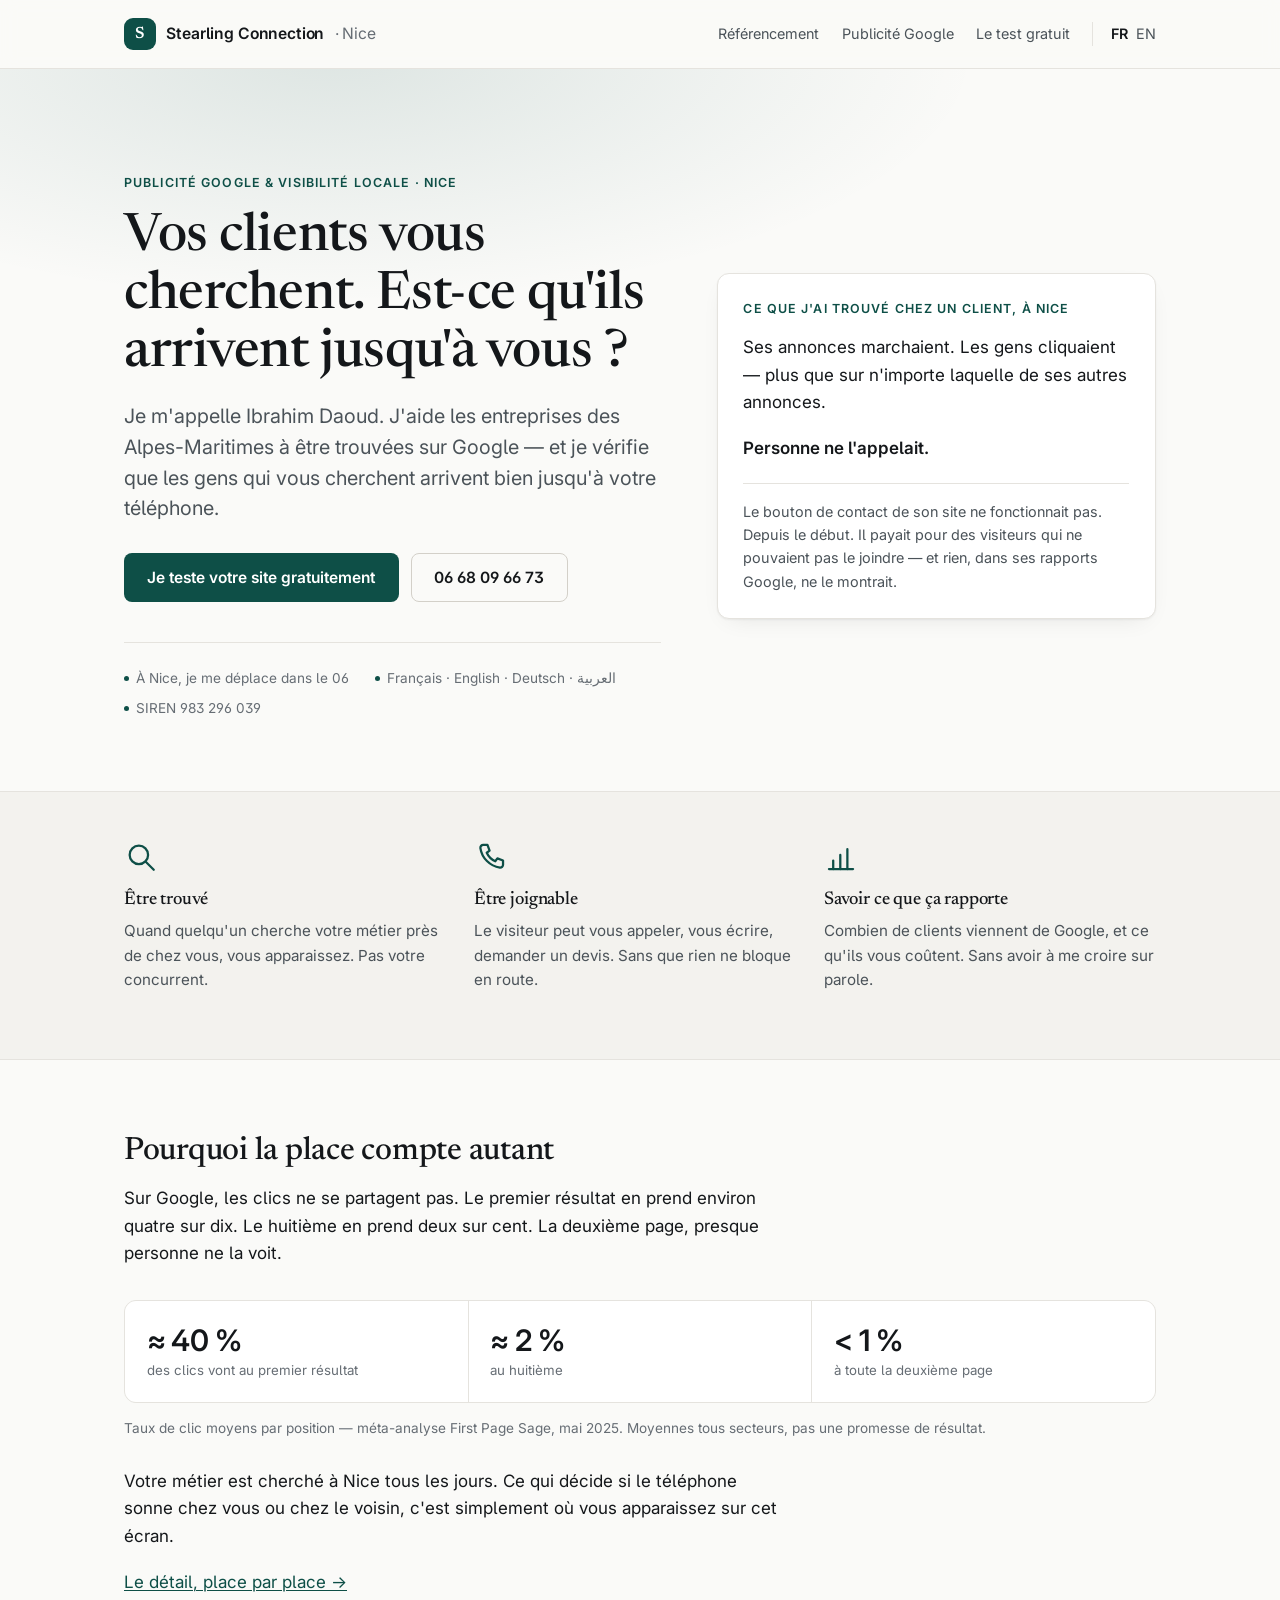
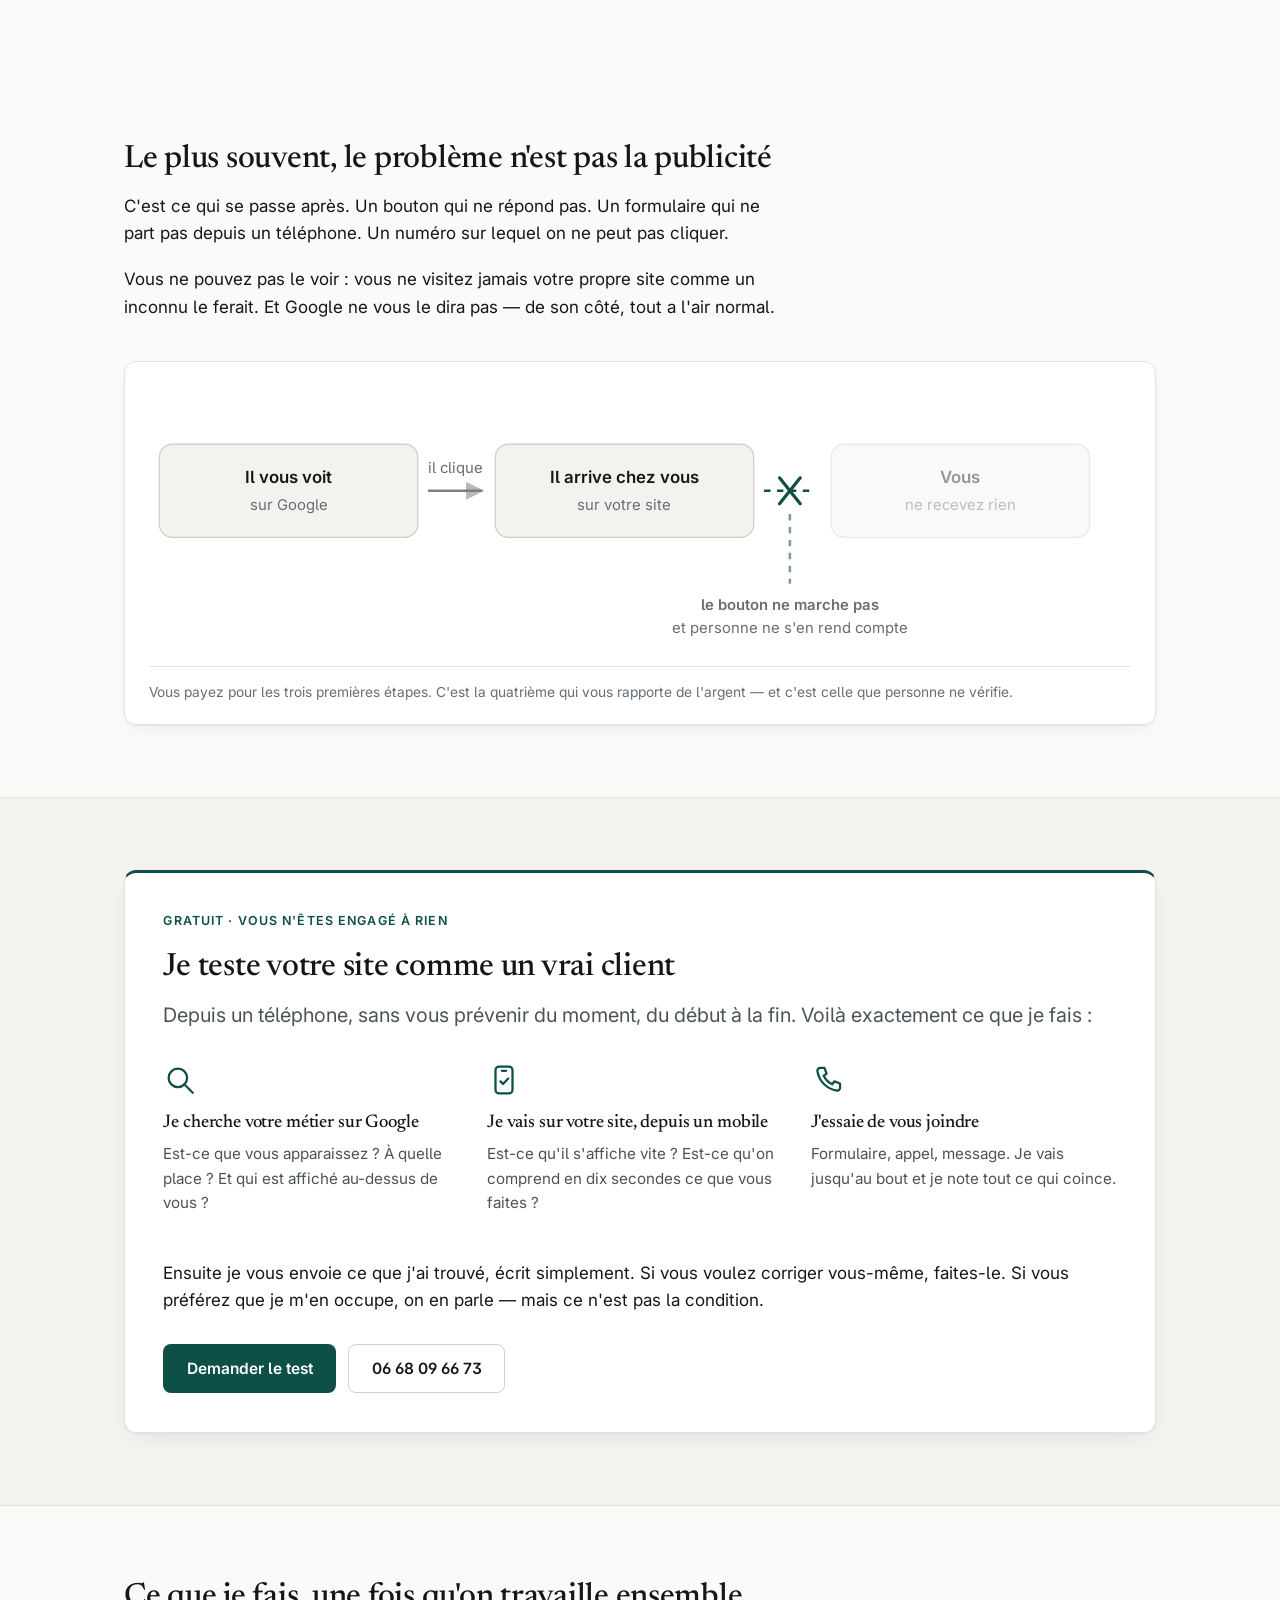
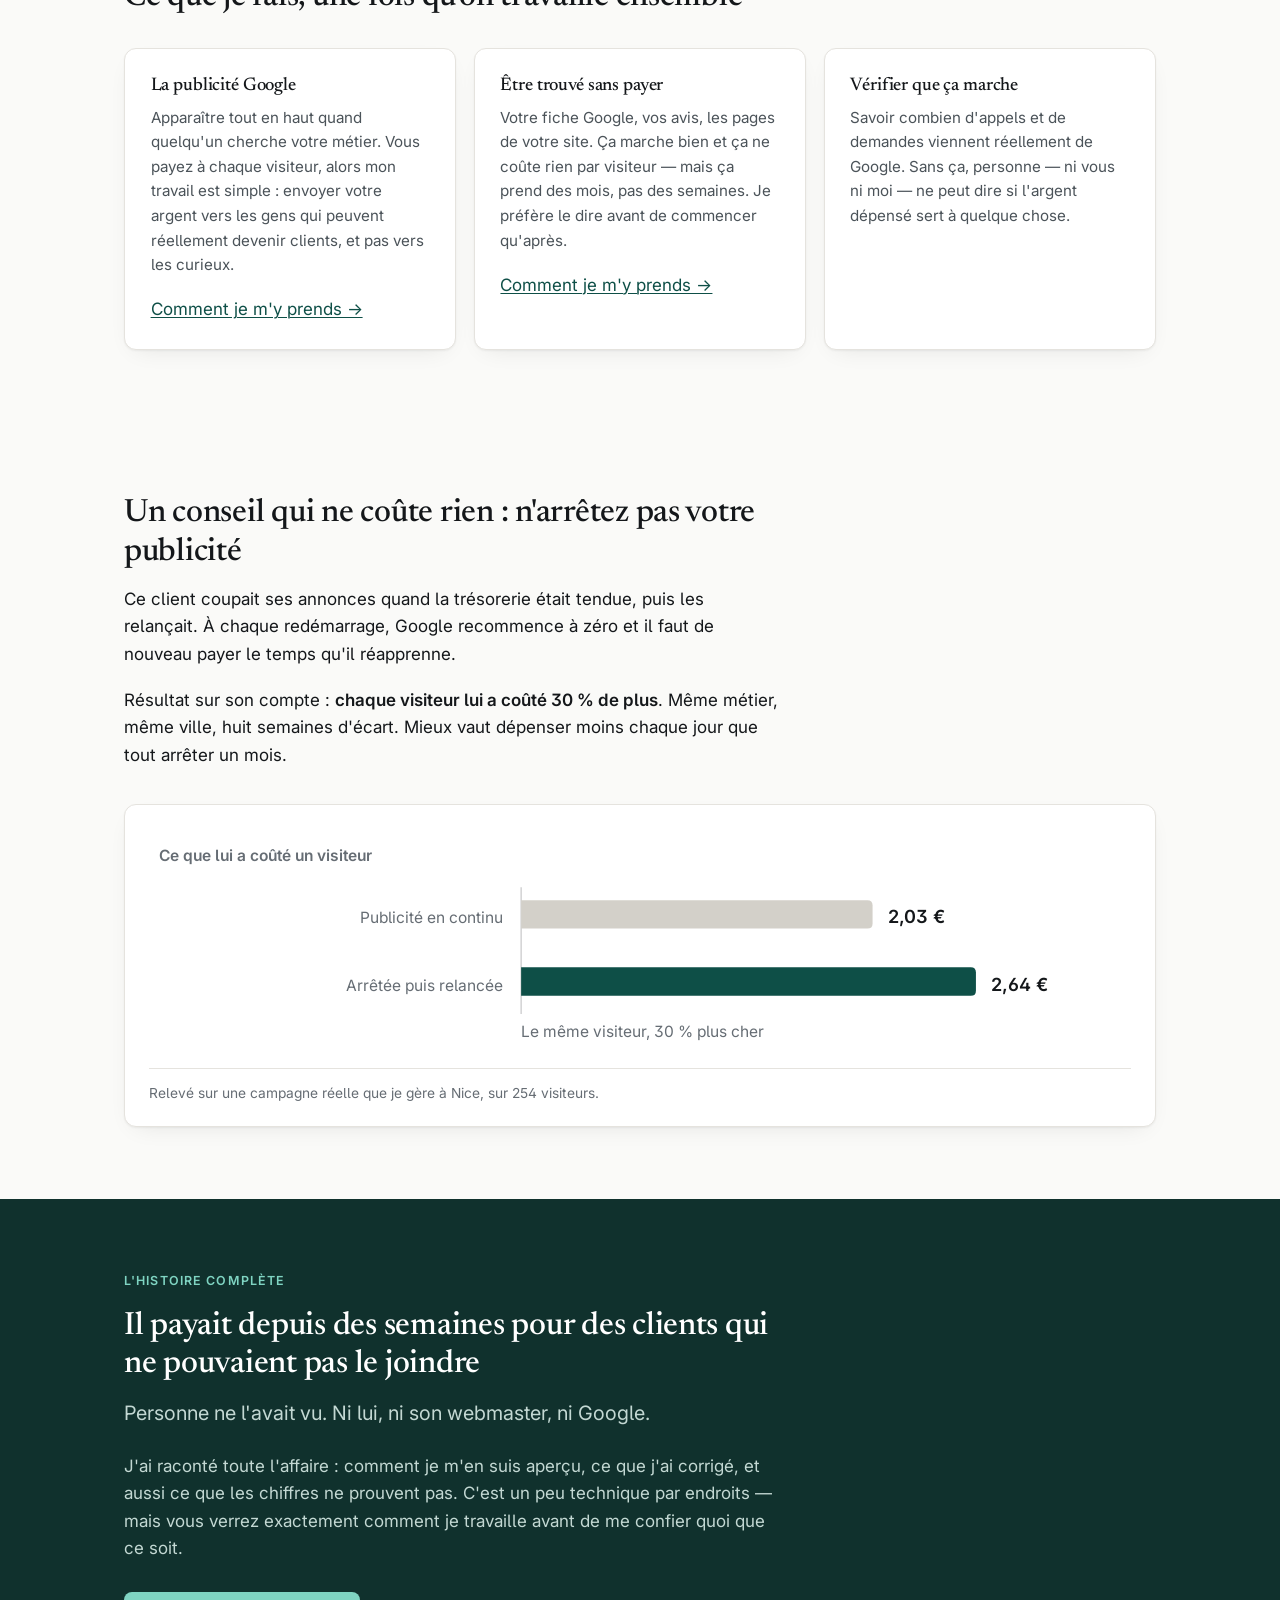
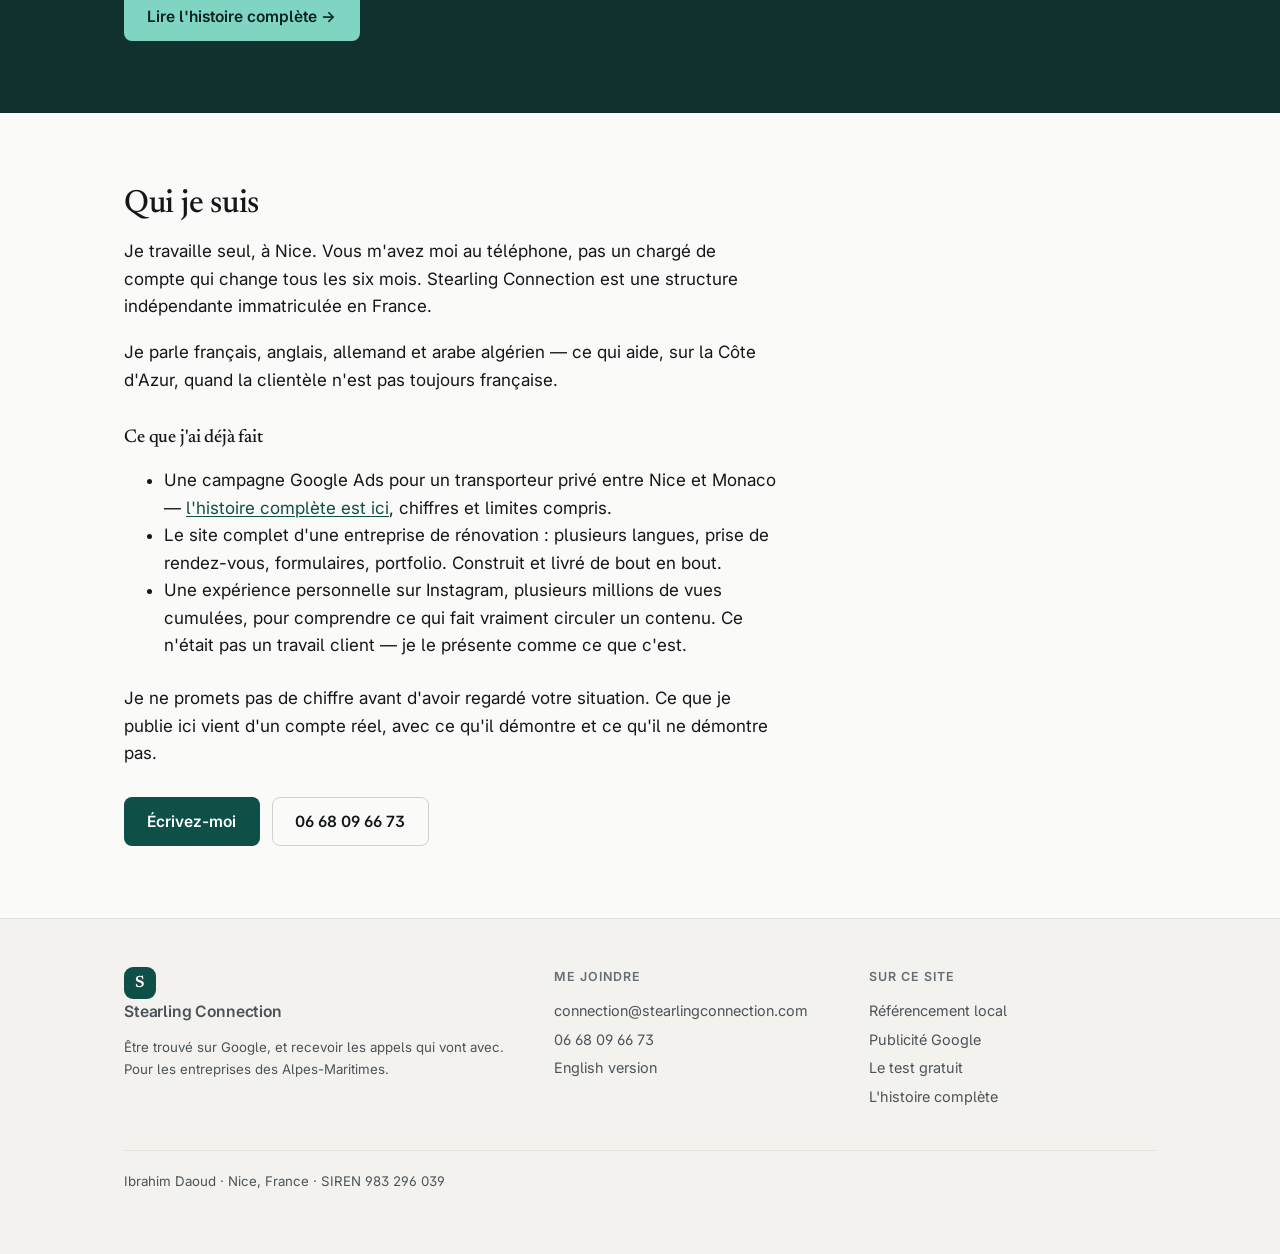
==== commit 679cc8f4: "Update index.html" ====
--- a/index.html
+++ b/index.html
@@ -105,6 +105,25 @@
     </div>
   </section>
 
+  <!-- what a place on Google is worth -->
+  <section>
+    <div class="wrap">
+      <div class="narrow reveal" style="margin-bottom:2rem">
+        <h2>Pourquoi la place compte autant</h2>
+        <p>Sur Google, les clics ne se partagent pas. Le premier résultat en prend environ quatre sur dix. Le huitième en prend deux sur cent. La deuxième page, presque personne ne la voit.</p>
+      </div>
+      <div class="stats reveal">
+        <div class="stat"><span class="v">≈ 40&nbsp;%</span><span class="l">des clics vont au premier résultat</span></div>
+        <div class="stat"><span class="v">≈ 2&nbsp;%</span><span class="l">au huitième</span></div>
+        <div class="stat"><span class="v">&lt; 1&nbsp;%</span><span class="l">à toute la deuxième page</span></div>
+      </div>
+      <p class="stats-note reveal">Taux de clic moyens par position — méta-analyse First Page Sage, mai 2025. Moyennes tous secteurs, pas une promesse de résultat.</p>
+      <div class="narrow reveal" style="margin-top:1.8rem">
+        <p>Votre métier est cherché à Nice tous les jours. Ce qui décide si le téléphone sonne chez vous ou chez le voisin, c'est simplement où vous apparaissez sur cet écran.</p>
+        <p style="margin-bottom:0"><a href="/referencement-local-nice.html">Le détail, place par place →</a></p>
+      </div>
+    </div>
+  </section>
   <!-- the problem, in plain words -->
   <section>
     <div class="wrap">
--- a/style.css
+++ b/style.css
@@ -319,3 +319,28 @@
   .hero{padding:3.2rem 0 2.4rem}
   .card,.offer{padding:1.35rem}
 }
+
+/* ---------- rank chart: HTML, not SVG, so text stays readable on phones -- */
+
+.chart-title{
+  font-family:var(--sans);font-size:.86rem;font-weight:600;
+  color:var(--ink);margin:0 0 1.1rem;
+}
+.ranks{display:grid;gap:.55rem}
+.rank{display:grid;grid-template-columns:5.8rem 1fr 4.6rem;align-items:center;gap:.75rem}
+.rank .rk-l{font-size:.86rem;color:var(--ink-faint);text-align:right;line-height:1.25}
+.rank .rk-b{display:block;height:15px;background:var(--surface-2);border-radius:4px;overflow:hidden}
+.rank .rk-b i{display:block;height:100%;background:var(--rule-strong);border-radius:4px}
+.rank .rk-v{font-size:.86rem;color:var(--ink-faint);white-space:nowrap}
+.rank.on .rk-b i{background:var(--accent)}
+.rank.on .rk-v{color:var(--ink);font-weight:600;font-size:.95rem}
+.rank.off .rk-l,.rank.off .rk-v{opacity:.72}
+.rank.off .rk-b i{background:var(--rule-strong);opacity:.6}
+@media(max-width:560px){
+  .rank{grid-template-columns:4.2rem 1fr auto;gap:.55rem}
+  .rank .rk-l,.rank .rk-v,.rank.on .rk-v{font-size:.78rem}
+  .rank .rk-b{height:13px}
+}
+
+/* three-up stat tiles stack on a phone instead of leaving an empty cell */
+@media(max-width:560px){.stats{grid-template-columns:1fr}}
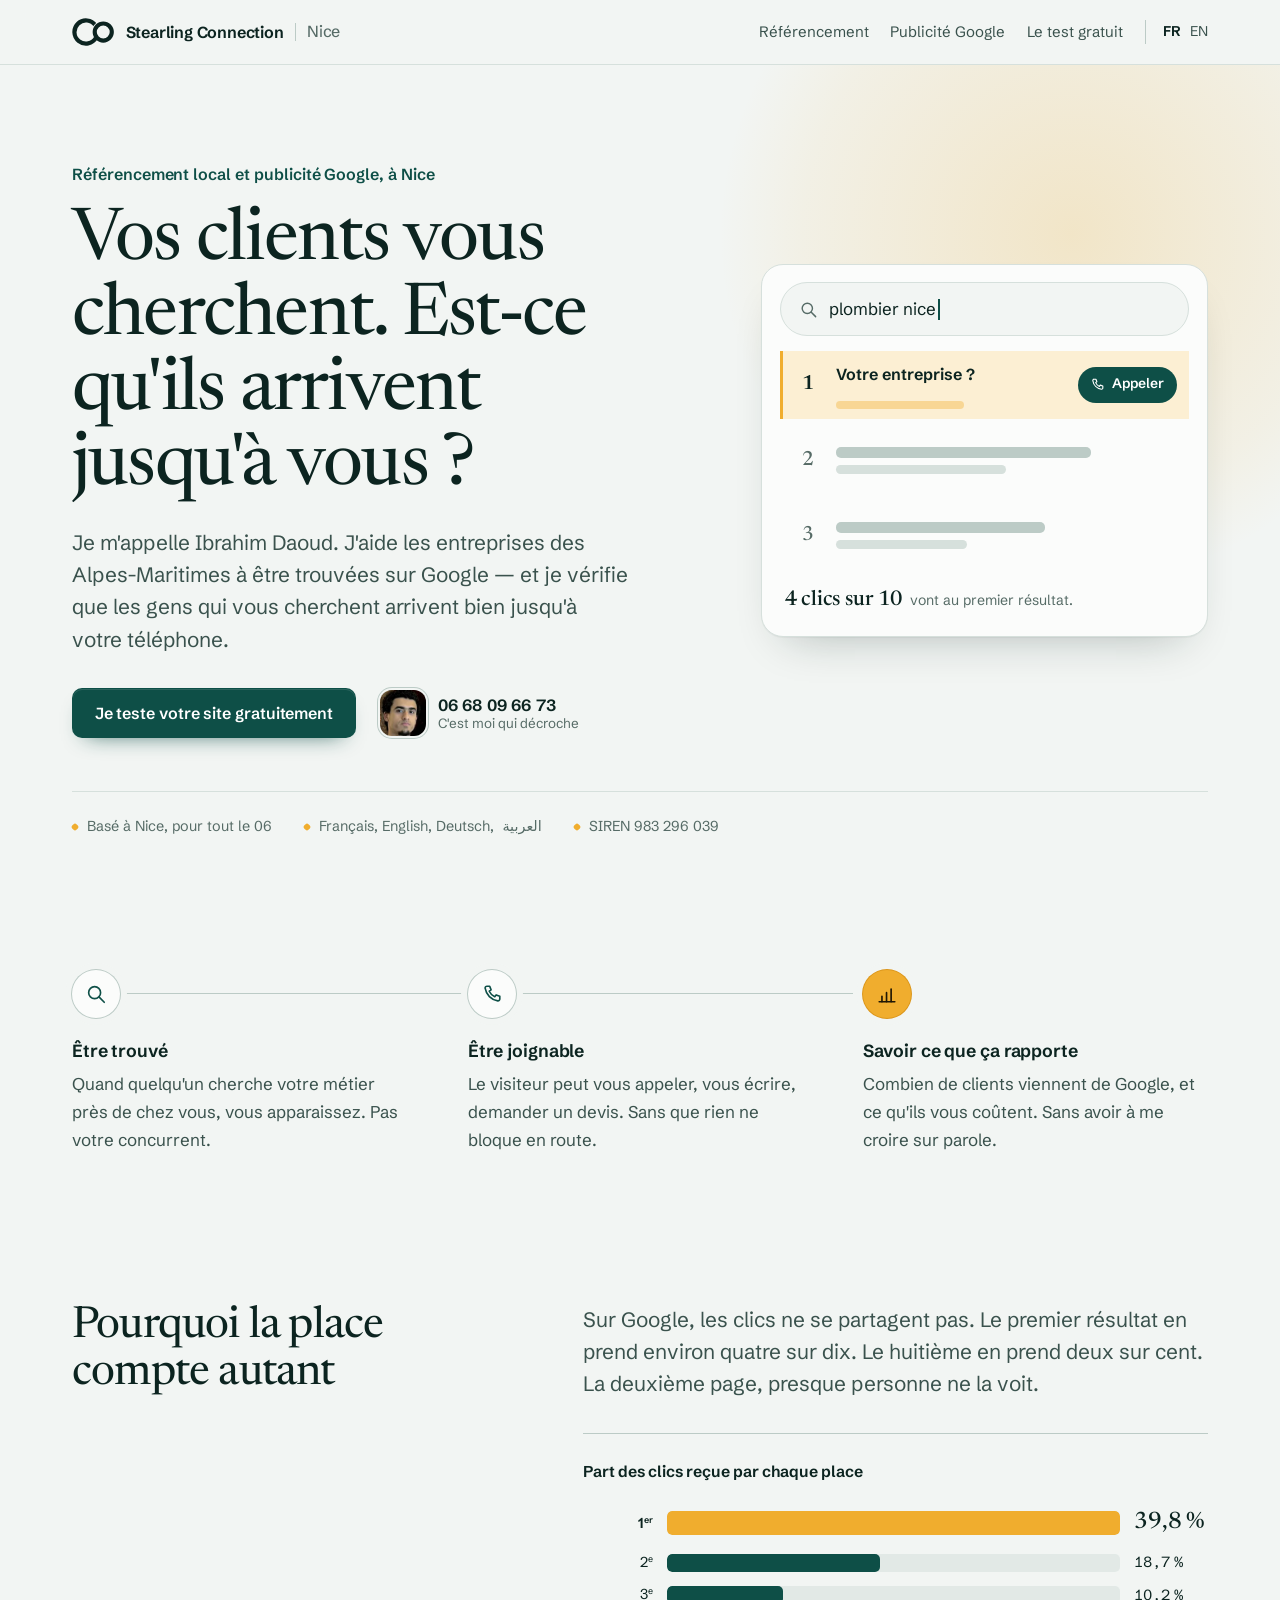
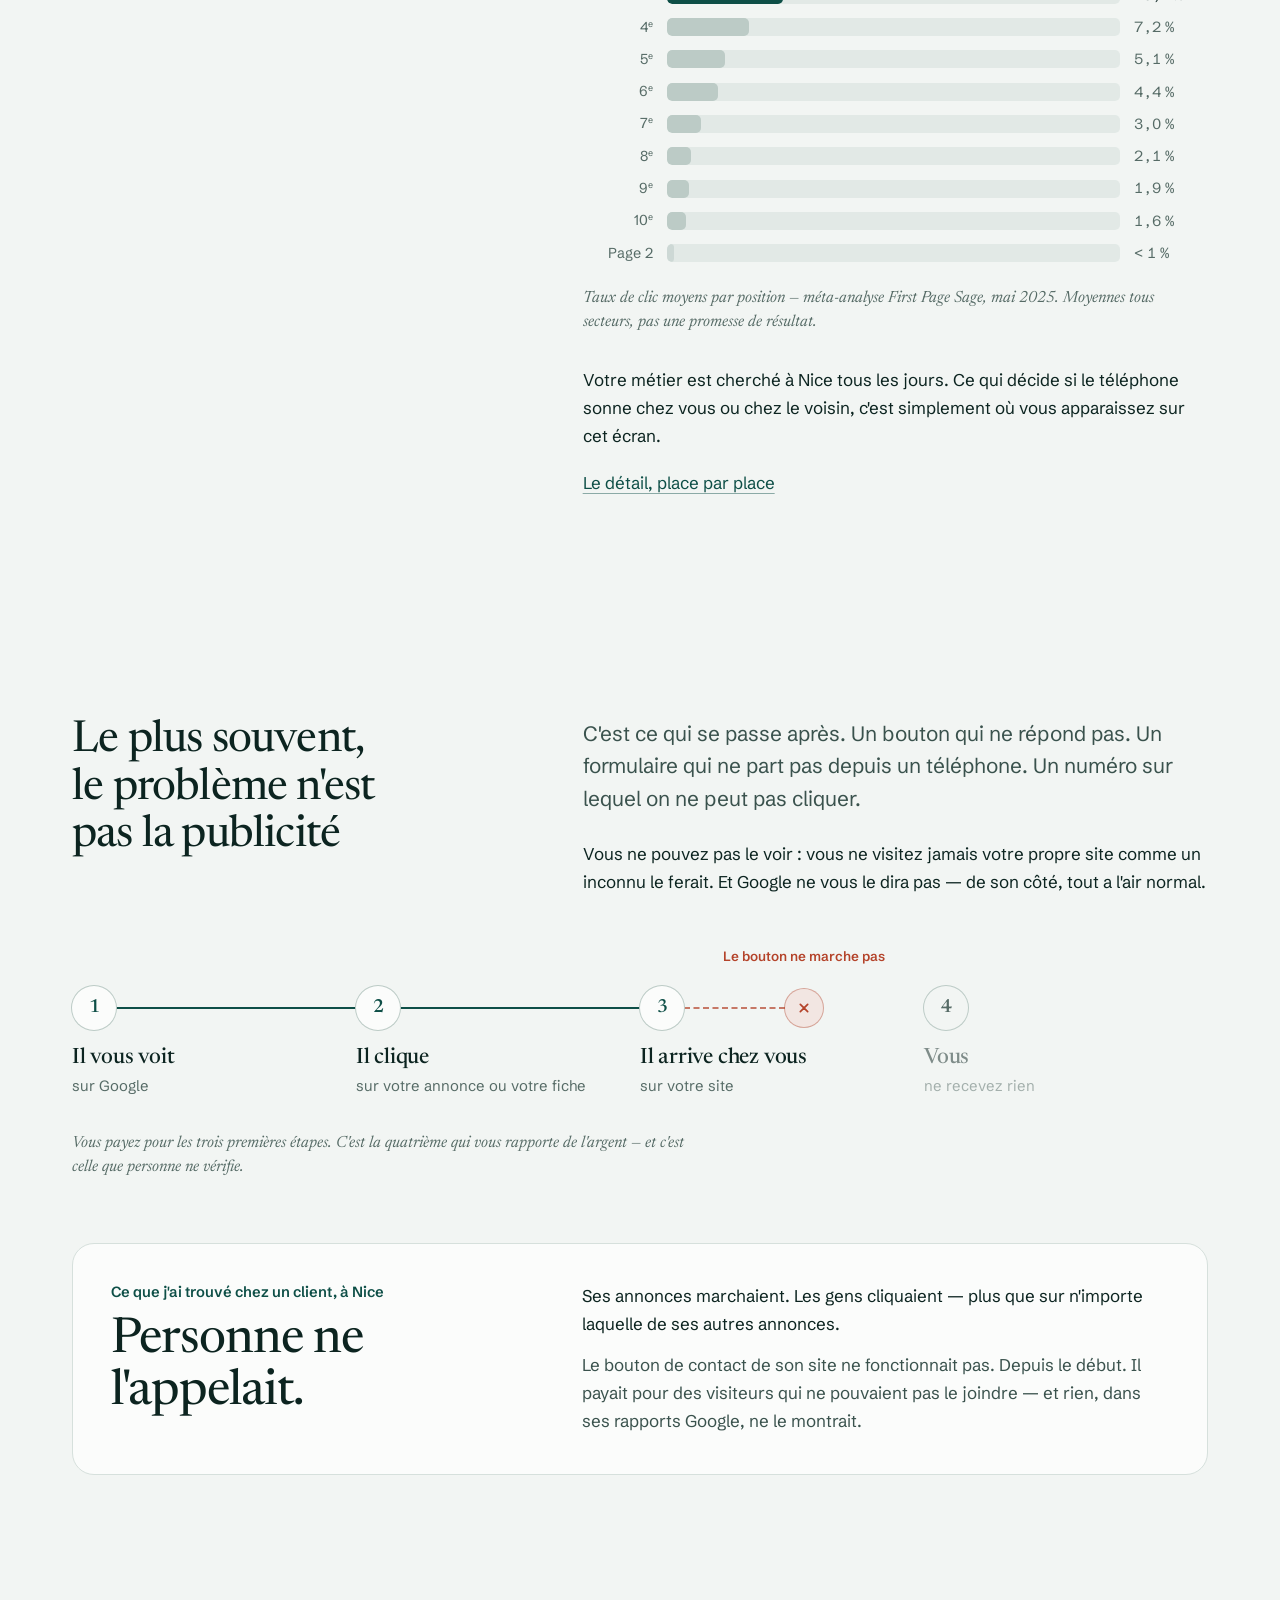
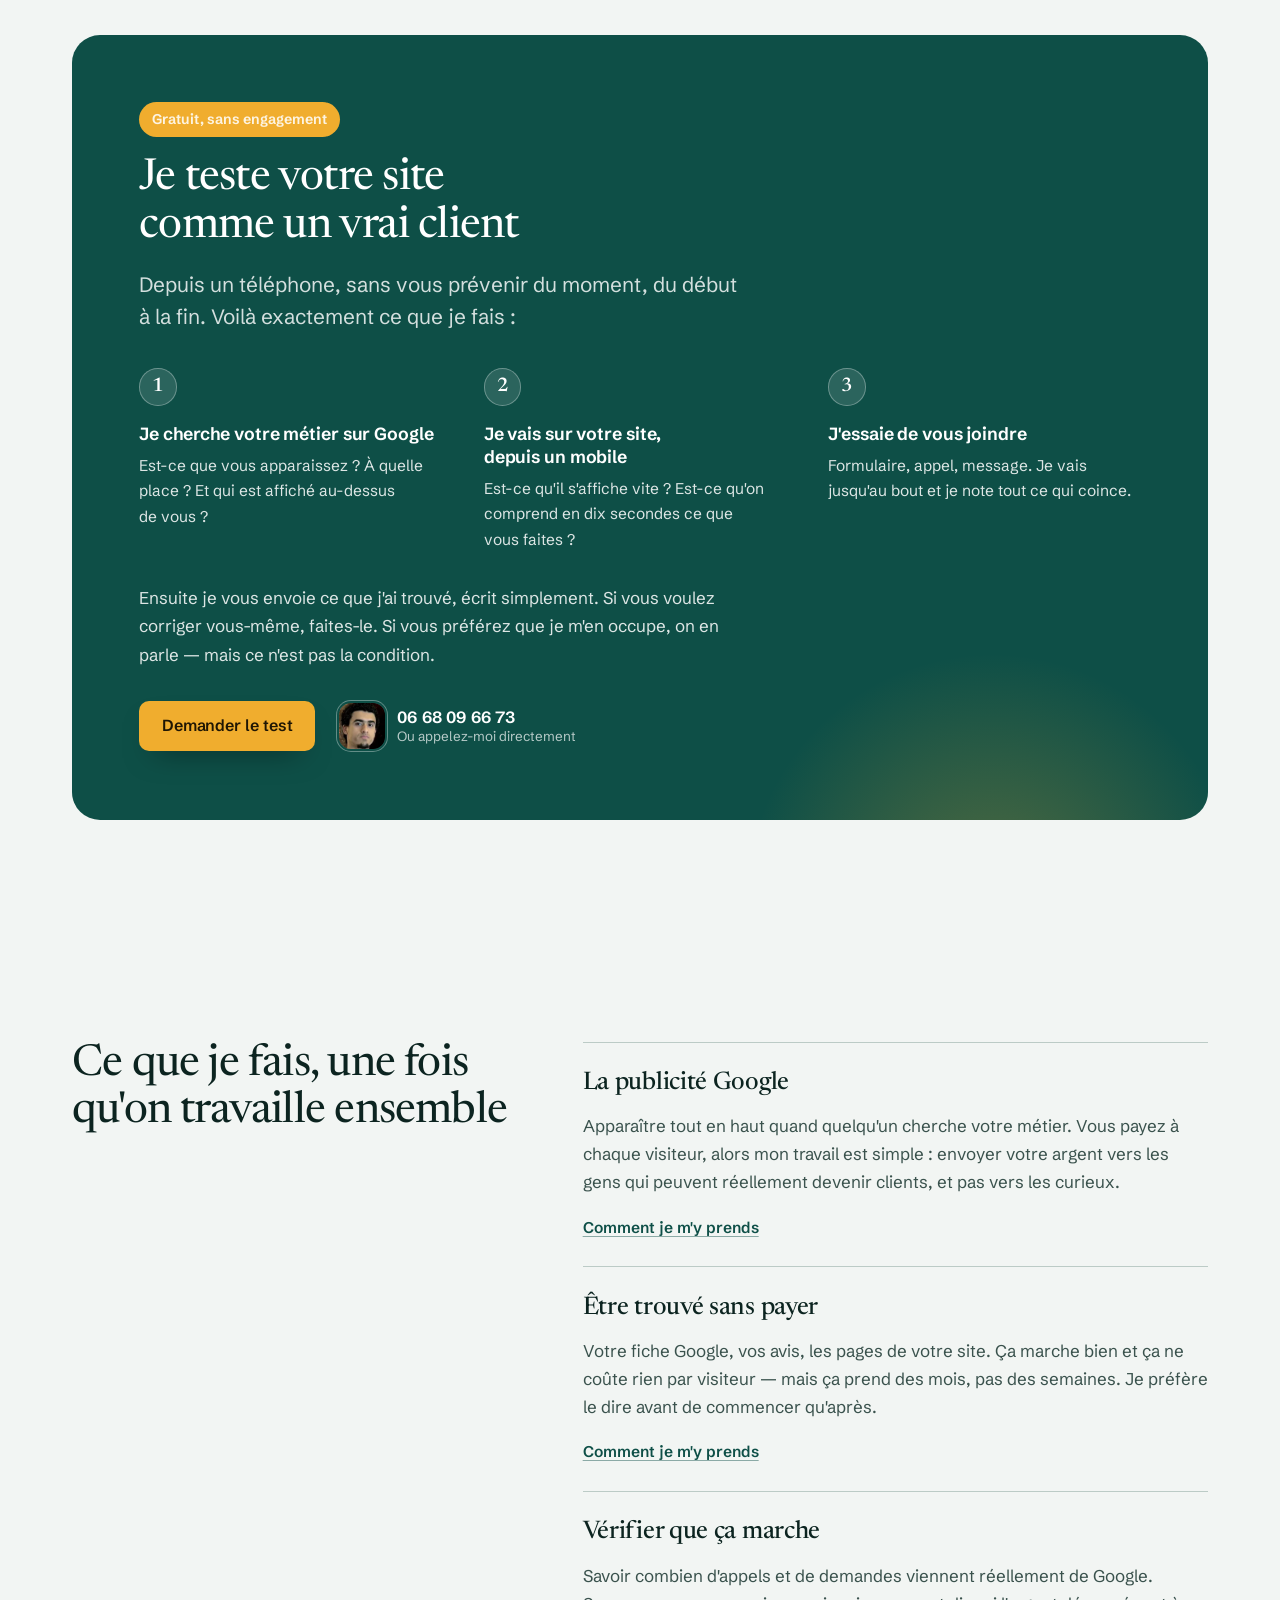
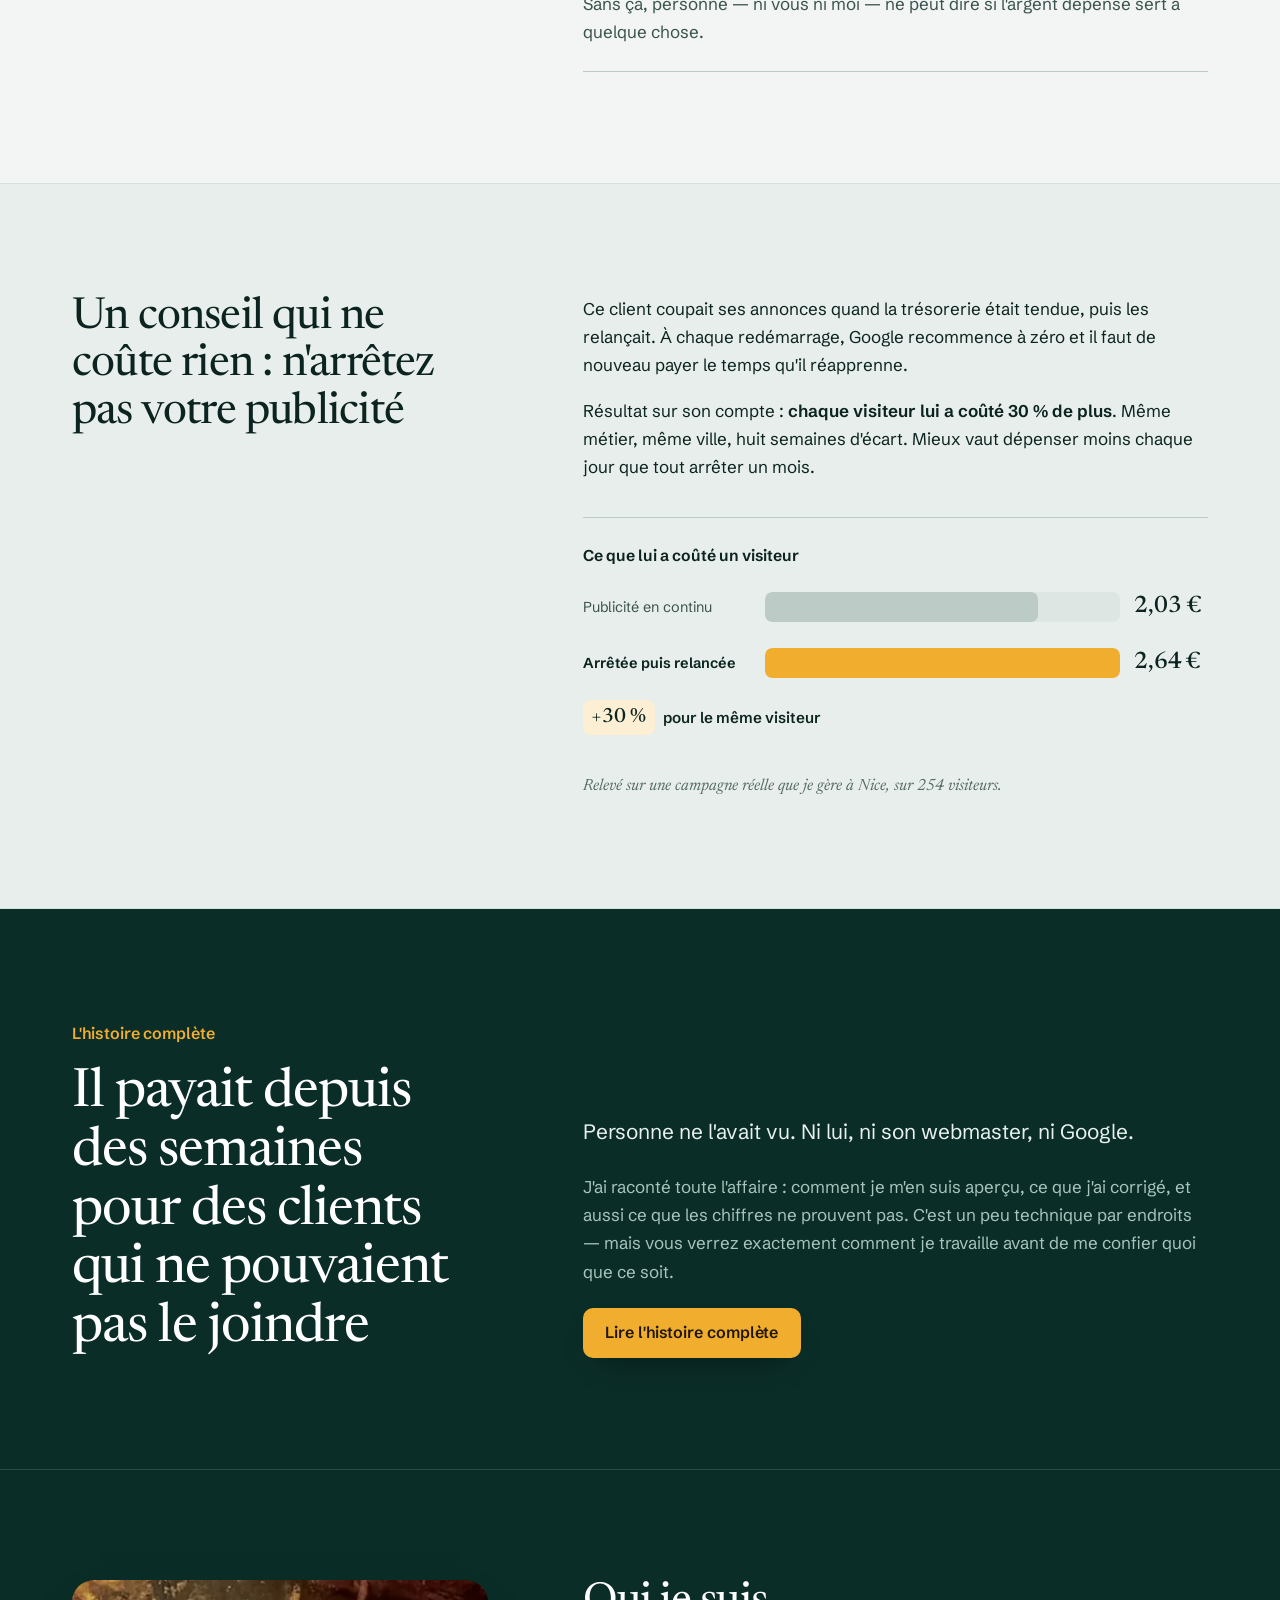
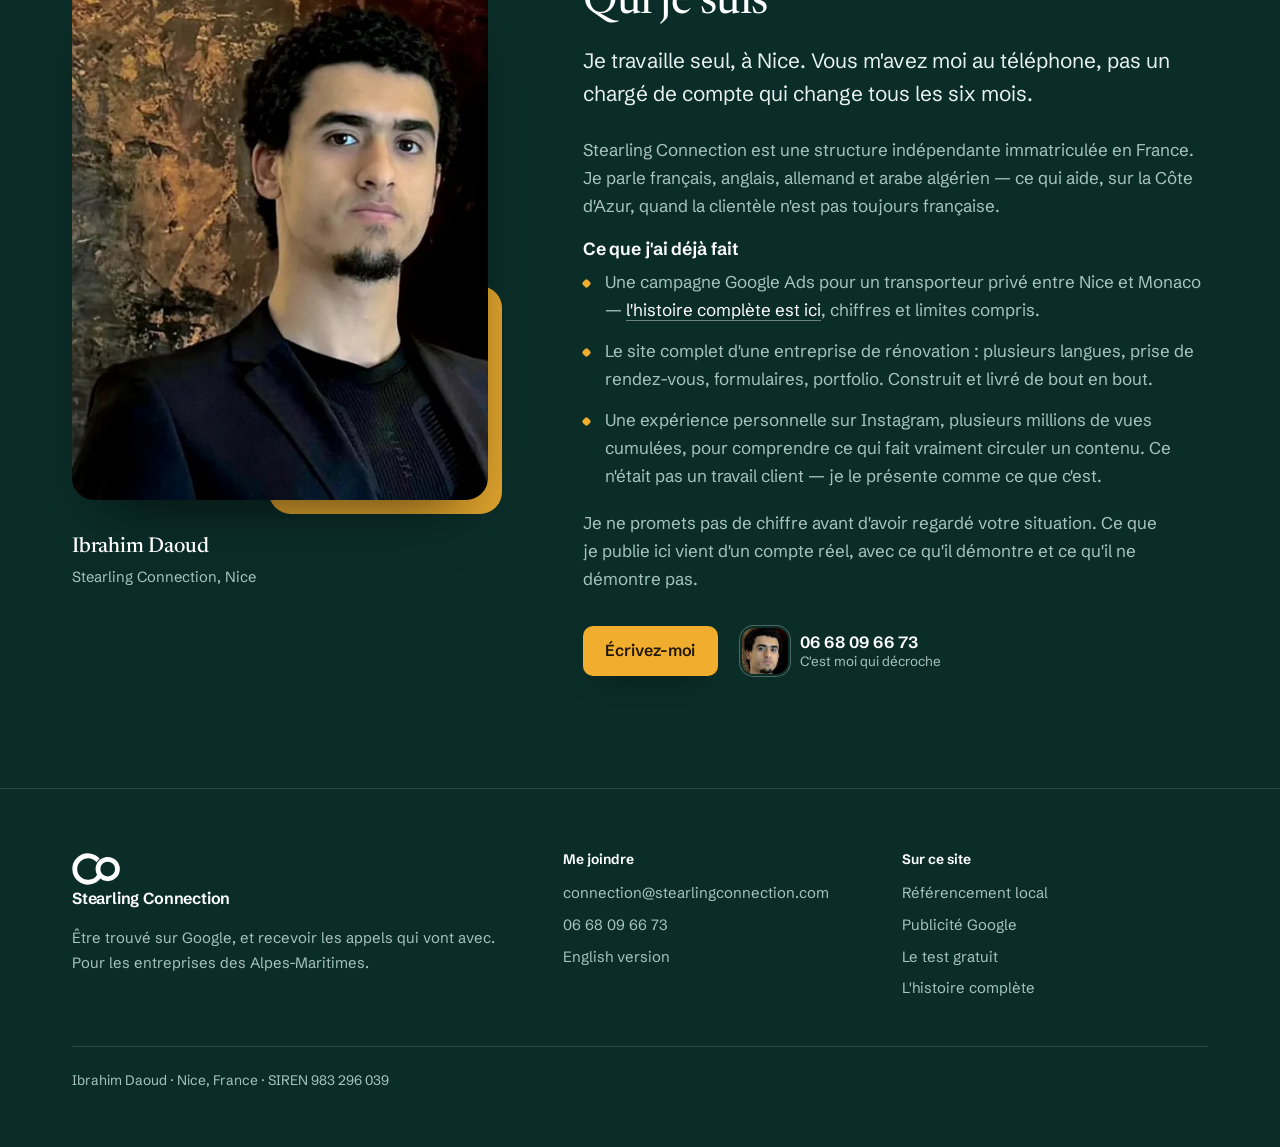
==== commit 5d22d38b: "Site v2: redesigned pages, styles and scripts" ====
--- a/index.html
+++ b/index.html
@@ -3,291 +3,284 @@
 <head>
 <meta charset="utf-8">
 <meta name="viewport" content="width=device-width,initial-scale=1">
-<title>Stearling Connection — être trouvé sur Google, à Nice</title>
+<title>Consultant SEO à Nice — Stearling Connection</title>
 <meta name="description" content="Ibrahim Daoud, Nice. J'aide les entreprises des Alpes-Maritimes à être trouvées sur Google et à recevoir les appels qui vont avec. Je teste votre site comme un vrai client, gratuitement.">
 <meta name="theme-color" content="#0e4f47">
 <link rel="canonical" href="https://stearlingconnection.com/">
 <link rel="alternate" hreflang="fr" href="https://stearlingconnection.com/">
 <link rel="alternate" hreflang="en" href="https://stearlingconnection.com/en.html">
 <link rel="alternate" hreflang="x-default" href="https://stearlingconnection.com/">
-<link rel="preconnect" href="https://fonts.googleapis.com">
-<link rel="preconnect" href="https://fonts.gstatic.com" crossorigin>
-<link href="https://fonts.googleapis.com/css2?family=Inter:wght@400;500;600;700&family=Newsreader:opsz,wght@6..72,400;6..72,500;6..72,600&display=swap" rel="stylesheet">
+<link rel="preload" href="/fonts/newsreader-display.woff2" as="font" type="font/woff2" crossorigin>
+<link rel="preload" href="/fonts/schibsted-grotesk.woff2" as="font" type="font/woff2" crossorigin>
+<meta property="og:image" content="https://stearlingconnection.com/img/og-fr.jpg">
+<meta property="og:image:width" content="1200">
+<meta property="og:image:height" content="630">
+<meta property="og:image:alt" content="Ibrahim Daoud, Stearling Connection : référencement local et publicité Google à Nice">
+<meta name="twitter:card" content="summary_large_image">
 <link rel="stylesheet" href="/style.css">
-<link rel="icon" href="data:image/svg+xml,<svg xmlns='http://www.w3.org/2000/svg' viewBox='0 0 100 100'><rect width='100' height='100' rx='22' fill='%230e4f47'/><text y='70' x='50' text-anchor='middle' font-size='58' fill='white' font-family='Georgia,serif'>S</text></svg>">
-<meta property="og:title" content="Stearling Connection — être trouvé sur Google, à Nice">
+<script src="/site.js" defer></script>
+<link rel="icon" href="/favicon.svg" type="image/svg+xml">
+<link rel="apple-touch-icon" href="/apple-touch-icon.png">
+<meta property="og:title" content="Consultant SEO à Nice — Stearling Connection">
 <meta property="og:description" content="Vos clients vous cherchent sur Google. Je vérifie qu'ils arrivent jusqu'à vous — gratuitement.">
 <meta property="og:type" content="website">
 <meta property="og:url" content="https://stearlingconnection.com/">
 <meta property="og:locale" content="fr_FR">
-<script>
-(function(d){var m=window.matchMedia;
- if('IntersectionObserver' in window && !(m && m('(prefers-reduced-motion: reduce)').matches)){
-   d.documentElement.className += ' js';}
-})(document);
-</script>
 <script type="application/ld+json">
-{"@context":"https://schema.org","@type":"ProfessionalService","name":"Stearling Connection","description":"Publicité Google et référencement local pour les entreprises des Alpes-Maritimes.","founder":{"@type":"Person","name":"Ibrahim Daoud"},"areaServed":{"@type":"AdministrativeArea","name":"Alpes-Maritimes, France"},"address":{"@type":"PostalAddress","addressLocality":"Nice","addressCountry":"FR"},"email":"connection@stearlingconnection.com","telephone":"+33668096673","url":"https://stearlingconnection.com","knowsLanguage":["fr","en","de","ar"]}
+{"@context":"https://schema.org","@type":"ProfessionalService","name":"Stearling Connection","description":"Publicité Google et référencement local pour les entreprises des Alpes-Maritimes.","founder":{"@type":"Person","name":"Ibrahim Daoud"},"areaServed":[{"@type":"City","name":"Nice"},{"@type":"City","name":"Antibes"},{"@type":"City","name":"Cannes"},{"@type":"City","name":"Cagnes-sur-Mer"},{"@type":"City","name":"Saint-Laurent-du-Var"},{"@type":"City","name":"Villeneuve-Loubet"},{"@type":"City","name":"Grasse"},{"@type":"AdministrativeArea","name":"Alpes-Maritimes, France"}],"address":{"@type":"PostalAddress","addressLocality":"Nice","addressCountry":"FR"},"email":"connection@stearlingconnection.com","telephone":"+33668096673","url":"https://stearlingconnection.com","knowsLanguage":["fr","en","de","ar"],"@id":"https://stearlingconnection.com/#business","priceRange":"€€","hasOfferCatalog":{"@type":"OfferCatalog","name":"Prestations","itemListElement":[{"@type":"Offer","itemOffered":{"@type":"Service","name":"Référencement local","url":"https://stearlingconnection.com/referencement-local-nice.html"}},{"@type":"Offer","itemOffered":{"@type":"Service","name":"Publicité Google","url":"https://stearlingconnection.com/publicite-google-nice.html"}}]}}
 </script>
 </head>
 <body>
+<svg class="sprite" aria-hidden="true" focusable="false" width="0" height="0"><defs><clipPath id="co-up"><rect x="0" y="0" width="700" height="367"/></clipPath><mask id="co-gap" maskUnits="userSpaceOnUse" x="-20" y="0" width="740" height="800"><rect x="-20" width="740" height="800" fill="#fff"/><circle cx="501.5" cy="367.5" r="134.75" fill="none" stroke="#000" stroke-width="93.5" clip-path="url(#co-up)"/></mask><symbol id="co" viewBox="8 146 668 442"><path d="M378.5 262.3A182.5 182.5 0 1 0 387.0 458.2" fill="none" stroke="currentColor" stroke-width="67.0" mask="url(#co-gap)"/><circle cx="501.5" cy="367.5" r="134.75" fill="none" stroke="currentColor" stroke-width="65.5"/></symbol></defs></svg>
+<a class="skip" href="#contenu">Aller au contenu</a>
 
 <header class="site-header">
   <div class="wrap">
     <a class="brand" href="/">
-      <span class="mark" aria-hidden="true">S</span>
-      Stearling Connection <span class="sub">· Nice</span>
+      <svg class="logo" aria-hidden="true" focusable="false"><use href="#co"/></svg>
+      <span>Stearling Connection</span><span class="sub">Nice</span>
     </a>
-    <nav class="nav">
+    <nav class="nav" aria-label="Navigation principale">
       <span class="desk">
         <a href="/referencement-local-nice.html">Référencement</a>
         <a href="/publicite-google-nice.html">Publicité Google</a>
         <a href="#test">Le test gratuit</a>
       </span>
+      <a class="cta-mini" href="#test">Test gratuit</a>
       <span class="lang">
-        <a class="on" href="/">FR</a>
-        <a href="/en.html">EN</a>
+        <a class="on" href="/" aria-current="page" lang="fr">FR</a>
+        <a href="/en.html" lang="en" hreflang="en">EN</a>
       </span>
     </nav>
   </div>
+  <div class="thread" aria-hidden="true"></div>
 </header>
 
-<main>
-
-  <!-- hero -->
-  <section class="hero">
+<main id="contenu">
+
+  <section class="home-hero">
     <div class="wrap">
-      <div class="hero-grid">
-        <div>
-          <p class="eyebrow">Publicité Google &amp; visibilité locale · Nice</p>
-          <h1>Vos clients vous cherchent. Est-ce qu'ils arrivent jusqu'à vous&nbsp;?</h1>
-          <p class="lede">Je m'appelle Ibrahim Daoud. J'aide les entreprises des Alpes-Maritimes à être trouvées sur Google — et je vérifie que les gens qui vous cherchent arrivent bien jusqu'à votre téléphone.</p>
-          <div class="btn-row">
+      <div class="home-hero__grid">
+        <div>
+          <p class="kicker">Référencement local et publicité Google, à Nice</p>
+          <h1>Vos clients vous cherchent. Est&#8209;ce qu'ils arrivent jusqu'à vous&nbsp;?</h1>
+          <p class="lede">Je m'appelle Ibrahim Daoud. J'aide les entreprises des <span class='nw'>Alpes-Maritimes</span> à être trouvées sur Google — et je vérifie que les gens qui vous cherchent arrivent bien jusqu'à votre téléphone.</p>
+          <div class="actions">
             <a class="btn" href="#test">Je teste votre site gratuitement</a>
-            <a class="btn ghost" href="tel:+33668096673">06 68 09 66 73</a>
+            <a class="call" href="tel:+33668096673"><picture><source srcset="/img/ibrahim-avatar-112.webp" type="image/webp"><img src="/img/ibrahim-avatar-112.jpg" width="46" height="46" alt="" decoding="async"></picture><span><b>06 68 09 66 73</b><small>C'est moi qui décroche</small></span></a>
           </div>
-          <div class="trust">
-            <span><i class="dot"></i>À Nice, je me déplace dans le 06</span>
-            <span><i class="dot"></i>Français · English · Deutsch · العربية</span>
-            <span><i class="dot"></i>SIREN 983 296 039</span>
+        </div>
+
+        <div class="demo" data-demo="plombier nice|électricien antibes|traiteur grasse|pisciniste cagnes-sur-mer|menuisier valbonne|agence immobilière cannes|serrurier saint-laurent-du-var" aria-hidden="true">
+          <div class="demo__bar">
+            <svg viewBox="0 0 24 24" fill="none" stroke="currentColor" stroke-width="1.8" stroke-linecap="round" stroke-linejoin="round" aria-hidden="true"><circle cx="10.5" cy="10.5" r="6.5"/><path d="M15.5 15.5 21 21"/></svg>
+            <span class="demo__q"><span data-typed>plombier nice</span><i class="demo__caret"></i></span>
           </div>
-        </div>
-        <aside class="signal">
-          <p class="eyebrow" style="margin-bottom:.9rem">Ce que j'ai trouvé chez un client, à Nice</p>
-          <p>Ses annonces marchaient. Les gens cliquaient — plus que sur n'importe laquelle de ses autres annonces.</p>
-          <p><strong>Personne ne l'appelait.</strong></p>
-          <p class="concl">Le bouton de contact de son site ne fonctionnait pas. Depuis le début. Il payait pour des visiteurs qui ne pouvaient pas le joindre — et rien, dans ses rapports Google, ne le montrait.</p>
-        </aside>
-      </div>
-    </div>
-  </section>
-
-  <!-- three promises -->
-  <section class="band tight">
+          <ol class="demo__res">
+            <li class="demo__row demo__you">
+              <span class="demo__pos">1</span>
+              <span class="demo__lines"><span class="demo__name">Votre entreprise&nbsp;?</span><span class="demo__url"></span></span>
+              <span class="demo__callbtn"><svg viewBox="0 0 24 24" fill="none" stroke="currentColor" stroke-width="1.8" stroke-linecap="round" stroke-linejoin="round" aria-hidden="true"><path d="M6.5 3.5h3l1.5 4-2 1.5a12 12 0 0 0 6 6l1.5-2 4 1.5v3a2 2 0 0 1-2.2 2A16.5 16.5 0 0 1 4.5 5.7 2 2 0 0 1 6.5 3.5z"/></svg>Appeler</span>
+            </li>
+            <li class="demo__row"><span class="demo__pos">2</span><span class="demo__lines"><i></i><i></i></span><span></span></li>
+            <li class="demo__row"><span class="demo__pos">3</span><span class="demo__lines"><i></i><i></i></span><span></span></li>
+          </ol>
+          <p class="demo__note"><b>4 clics sur 10</b> vont au premier résultat.</p>
+        </div>
+      </div>
+
+      <ul class="facts">
+      <li>Basé à Nice, pour tout le 06</li>
+      <li>Français, English, Deutsch, <span lang="ar" dir="rtl">العربية</span></li>
+      <li>SIREN 983 296 039</li>
+      </ul>
+    </div>
+  </section>
+
+  <section class="path" data-reveal aria-labelledby="path-h">
     <div class="wrap">
-      <div class="grid g3 reveal">
-        <div>
-          <span class="ico" aria-hidden="true"><svg viewBox="0 0 24 24" fill="none" stroke="currentColor" stroke-width="1.6" stroke-linecap="round" stroke-linejoin="round"><circle cx="10.5" cy="10.5" r="6.5"/><path d="M15.5 15.5 21 21"/></svg></span>
+      <h2 class="visually-hidden" id="path-h">Ce que je vérifie pour vous</h2>
+      <ol class="path__list">
+        <li class="path__step">
+          <span class="path__node" aria-hidden="true"><svg viewBox="0 0 24 24" fill="none" stroke="currentColor" stroke-width="1.8" stroke-linecap="round" stroke-linejoin="round" aria-hidden="true"><circle cx="10.5" cy="10.5" r="6.5"/><path d="M15.5 15.5 21 21"/></svg></span>
           <h3>Être trouvé</h3>
-          <p class="quiet">Quand quelqu'un cherche votre métier près de chez vous, vous apparaissez. Pas votre concurrent.</p>
-        </div>
-        <div>
-          <span class="ico" aria-hidden="true"><svg viewBox="0 0 24 24" fill="none" stroke="currentColor" stroke-width="1.6" stroke-linecap="round" stroke-linejoin="round"><path d="M6.5 3.5h3l1.5 4-2 1.5a12 12 0 0 0 6 6l1.5-2 4 1.5v3a2 2 0 0 1-2.2 2A16.5 16.5 0 0 1 4.5 5.7 2 2 0 0 1 6.5 3.5z"/></svg></span>
+          <p>Quand quelqu'un cherche votre métier près de chez vous, vous apparaissez. Pas votre concurrent.</p>
+        </li>
+        <li class="path__step">
+          <span class="path__node" aria-hidden="true"><svg viewBox="0 0 24 24" fill="none" stroke="currentColor" stroke-width="1.8" stroke-linecap="round" stroke-linejoin="round" aria-hidden="true"><path d="M6.5 3.5h3l1.5 4-2 1.5a12 12 0 0 0 6 6l1.5-2 4 1.5v3a2 2 0 0 1-2.2 2A16.5 16.5 0 0 1 4.5 5.7 2 2 0 0 1 6.5 3.5z"/></svg></span>
           <h3>Être joignable</h3>
-          <p class="quiet">Le visiteur peut vous appeler, vous écrire, demander un devis. Sans que rien ne bloque en route.</p>
-        </div>
-        <div>
-          <span class="ico" aria-hidden="true"><svg viewBox="0 0 24 24" fill="none" stroke="currentColor" stroke-width="1.6" stroke-linecap="round" stroke-linejoin="round"><path d="M3.5 20.5h17"/><path d="M6.5 20.5v-6M11.5 20.5v-10M16.5 20.5v-14"/></svg></span>
+          <p>Le visiteur peut vous appeler, vous écrire, demander un devis. Sans que rien ne bloque en route.</p>
+        </li>
+        <li class="path__step">
+          <span class="path__node" aria-hidden="true"><svg viewBox="0 0 24 24" fill="none" stroke="currentColor" stroke-width="1.8" stroke-linecap="round" stroke-linejoin="round" aria-hidden="true"><path d="M3.5 20.5h17"/><path d="M6.5 20.5v-6M11.5 20.5v-10M16.5 20.5v-14"/></svg></span>
           <h3>Savoir ce que ça rapporte</h3>
-          <p class="quiet">Combien de clients viennent de Google, et ce qu'ils vous coûtent. Sans avoir à me croire sur parole.</p>
-        </div>
-      </div>
-    </div>
-  </section>
-
-  <!-- what a place on Google is worth -->
-  <section>
-    <div class="wrap">
-      <div class="narrow reveal" style="margin-bottom:2rem">
-        <h2>Pourquoi la place compte autant</h2>
-        <p>Sur Google, les clics ne se partagent pas. Le premier résultat en prend environ quatre sur dix. Le huitième en prend deux sur cent. La deuxième page, presque personne ne la voit.</p>
-      </div>
-      <div class="stats reveal">
-        <div class="stat"><span class="v">≈ 40&nbsp;%</span><span class="l">des clics vont au premier résultat</span></div>
-        <div class="stat"><span class="v">≈ 2&nbsp;%</span><span class="l">au huitième</span></div>
-        <div class="stat"><span class="v">&lt; 1&nbsp;%</span><span class="l">à toute la deuxième page</span></div>
-      </div>
-      <p class="stats-note reveal">Taux de clic moyens par position — méta-analyse First Page Sage, mai 2025. Moyennes tous secteurs, pas une promesse de résultat.</p>
-      <div class="narrow reveal" style="margin-top:1.8rem">
+          <p>Combien de clients viennent de Google, et ce qu'ils vous coûtent. Sans avoir à me croire sur parole.</p>
+        </li>
+      </ol>
+    </div>
+  </section>
+
+  <section id="place">
+    <div class="wrap sec__grid">
+      <header class="sec__head"><h2>Pourquoi la place compte autant</h2></header>
+      <div class="sec__body">
+        <p class="lede">Sur Google, les clics ne se partagent pas. Le premier résultat en prend environ quatre sur dix. Le huitième en prend deux sur cent. La deuxième page, presque personne ne la voit.</p>
+        <figure class="ladder" data-reveal>
+          <p class="chart-title">Part des clics reçue par chaque place</p>
+          <ol class="ranks">
+            <li class="rank top" style="--v:100.0;--r:0"><span class="rk-l">1<sup>er</sup></span><span class="rk-b"><i></i></span><span class="rk-v">39,8&nbsp;%</span></li>
+            <li class="rank on" style="--v:47.0;--r:1"><span class="rk-l">2<sup>e</sup></span><span class="rk-b"><i></i></span><span class="rk-v">18,7&nbsp;%</span></li>
+            <li class="rank on" style="--v:25.6;--r:2"><span class="rk-l">3<sup>e</sup></span><span class="rk-b"><i></i></span><span class="rk-v">10,2&nbsp;%</span></li>
+            <li class="rank" style="--v:18.1;--r:3"><span class="rk-l">4<sup>e</sup></span><span class="rk-b"><i></i></span><span class="rk-v">7,2&nbsp;%</span></li>
+            <li class="rank" style="--v:12.8;--r:4"><span class="rk-l">5<sup>e</sup></span><span class="rk-b"><i></i></span><span class="rk-v">5,1&nbsp;%</span></li>
+            <li class="rank" style="--v:11.1;--r:5"><span class="rk-l">6<sup>e</sup></span><span class="rk-b"><i></i></span><span class="rk-v">4,4&nbsp;%</span></li>
+            <li class="rank" style="--v:7.5;--r:6"><span class="rk-l">7<sup>e</sup></span><span class="rk-b"><i></i></span><span class="rk-v">3,0&nbsp;%</span></li>
+            <li class="rank" style="--v:5.3;--r:7"><span class="rk-l">8<sup>e</sup></span><span class="rk-b"><i></i></span><span class="rk-v">2,1&nbsp;%</span></li>
+            <li class="rank" style="--v:4.8;--r:8"><span class="rk-l">9<sup>e</sup></span><span class="rk-b"><i></i></span><span class="rk-v">1,9&nbsp;%</span></li>
+            <li class="rank" style="--v:4.0;--r:9"><span class="rk-l">10<sup>e</sup></span><span class="rk-b"><i></i></span><span class="rk-v">1,6&nbsp;%</span></li>
+            <li class="rank off" style="--v:1.5;--r:10"><span class="rk-l">Page 2</span><span class="rk-b"><i></i></span><span class="rk-v">&lt; 1&nbsp;%</span></li>
+          </ol>
+          <figcaption>Taux de clic moyens par position — méta-analyse First Page Sage, mai 2025. Moyennes tous secteurs, pas une promesse de résultat.</figcaption>
+        </figure>
         <p>Votre métier est cherché à Nice tous les jours. Ce qui décide si le téléphone sonne chez vous ou chez le voisin, c'est simplement où vous apparaissez sur cet écran.</p>
-        <p style="margin-bottom:0"><a href="/referencement-local-nice.html">Le détail, place par place →</a></p>
-      </div>
-    </div>
-  </section>
-  <!-- the problem, in plain words -->
-  <section>
-    <div class="wrap">
-      <div class="narrow reveal" style="margin-bottom:2.5rem">
-        <h2>Le plus souvent, le problème n'est pas la publicité</h2>
-        <p>C'est ce qui se passe après. Un bouton qui ne répond pas. Un formulaire qui ne part pas depuis un téléphone. Un numéro sur lequel on ne peut pas cliquer.</p>
-        <p>Vous ne pouvez pas le voir : vous ne visitez jamais votre propre site comme un inconnu le ferait. Et Google ne vous le dira pas — de son côté, tout a l'air normal.</p>
-      </div>
-
-      <figure class="figure reveal">
-        <svg viewBox="0 0 760 200" role="img" aria-label="Un client vous voit sur Google, clique, arrive sur votre site, puis le bouton de contact ne fonctionne pas et vous ne recevez rien.">
-          <defs>
-            <marker id="ar" viewBox="0 0 10 10" refX="9" refY="5" markerWidth="7" markerHeight="7" orient="auto-start-reverse">
-              <path d="M0,0 L10,5 L0,10 z" fill="currentColor" opacity=".55"/>
-            </marker>
-          </defs>
-          <rect class="node-box" x="8" y="42" width="200" height="72" rx="10"/>
-          <text class="flow-txt" x="108" y="72" text-anchor="middle" font-weight="600">Il vous voit</text>
-          <text class="flow-sm" x="108" y="93" text-anchor="middle">sur Google</text>
-          <line class="flow-line" x1="216" y1="78" x2="258" y2="78" marker-end="url(#ar)"/>
-          <text class="flow-sm" x="237" y="64" text-anchor="middle">il clique</text>
-          <rect class="node-box" x="268" y="42" width="200" height="72" rx="10"/>
-          <text class="flow-txt" x="368" y="72" text-anchor="middle" font-weight="600">Il arrive chez vous</text>
-          <text class="flow-sm" x="368" y="93" text-anchor="middle">sur votre site</text>
-          <line class="flow-break" x1="476" y1="78" x2="512" y2="78"/>
-          <line class="flow-x" x1="488" y1="68" x2="504" y2="88"/>
-          <line class="flow-x" x1="504" y1="68" x2="488" y2="88"/>
-          <g class="node-dead">
-            <rect class="node-box" x="528" y="42" width="200" height="72" rx="10"/>
-            <text class="flow-txt" x="628" y="72" text-anchor="middle" font-weight="600">Vous</text>
-            <text class="flow-sm" x="628" y="93" text-anchor="middle">ne recevez rien</text>
-          </g>
-          <path class="flow-break" d="M496,96 V150" stroke-dasharray="0" opacity=".55"/>
-          <text class="flow-sm" x="496" y="170" text-anchor="middle" fill="#0e4f47" font-weight="600">le bouton ne marche pas</text>
-          <text class="flow-sm" x="496" y="188" text-anchor="middle">et personne ne s'en rend compte</text>
-        </svg>
+        <p><a class="more" href="/referencement-local-nice.html">Le détail, place par place</a></p>
+      </div>
+    </div>
+  </section>
+
+  <section id="probleme">
+    <div class="wrap sec__grid">
+      <header class="sec__head"><h2>Le plus souvent, le problème n'est pas la publicité</h2></header>
+      <div class="sec__body">
+        <p class="lede">C'est ce qui se passe après. Un bouton qui ne répond pas. Un formulaire qui ne part pas depuis un téléphone. Un numéro sur lequel on ne peut pas cliquer.</p>
+        <p>Vous ne pouvez pas le voir&nbsp;: vous ne visitez jamais votre propre site comme un inconnu le ferait. Et Google ne vous le dira pas — de son côté, tout a l'air normal.</p>
+      </div>
+    </div>
+    <div class="wrap sec__full">
+      <figure class="journey" data-reveal>
+        <ol class="journey__track">
+          <li class="stop" style="--s:0"><span class="stop__dot" aria-hidden="true">1</span><span class="stop__txt"><b>Il vous voit</b><span>sur Google</span></span><span class="stop__link" aria-hidden="true"></span></li>
+          <li class="stop" style="--s:1"><span class="stop__dot" aria-hidden="true">2</span><span class="stop__txt"><b>Il clique</b><span>sur votre annonce ou votre fiche</span></span><span class="stop__link" aria-hidden="true"></span></li>
+          <li class="stop stop--break" style="--s:2"><span class="stop__dot" aria-hidden="true">3</span><span class="stop__txt"><b>Il arrive chez vous</b><span>sur votre site</span></span></li>
+          <li class="snap" aria-hidden="true"><span class="snap__x"><svg viewBox="0 0 24 24" fill="none" stroke="currentColor" stroke-width="2.6" stroke-linecap="round" aria-hidden="true"><path d="M6.5 6.5l11 11M17.5 6.5l-11 11"/></svg></span><span class="snap__label">Le bouton ne marche pas</span></li>
+          <li class="stop stop--dead" style="--s:3"><span class="stop__dot" aria-hidden="true">4</span><span class="stop__txt"><span class="visually-hidden">Le bouton de contact ne marche pas&nbsp;: </span><b>Vous</b><span>ne recevez rien</span></span></li>
+        </ol>
         <figcaption>Vous payez pour les trois premières étapes. C'est la quatrième qui vous rapporte de l'argent — et c'est celle que personne ne vérifie.</figcaption>
       </figure>
-    </div>
-  </section>
-
-  <!-- the free test -->
-  <section class="band" id="test">
+      <div class="case" data-reveal>
+        <p class="case__line"><span>Ce que j'ai trouvé chez un client, à Nice</span>Personne ne l'appelait.</p>
+        <div>
+          <p>Ses annonces marchaient. Les gens cliquaient — plus que sur n'importe laquelle de ses autres annonces.</p>
+          <p>Le bouton de contact de son site ne fonctionnait pas. Depuis le début. Il payait pour des visiteurs qui ne pouvaient pas le joindre — et rien, dans ses rapports Google, ne le montrait.</p>
+        </div>
+      </div>
+    </div>
+  </section>
+
+  <section class="test" id="test">
     <div class="wrap">
-      <div class="offer reveal">
-        <p class="eyebrow">Gratuit · vous n'êtes engagé à rien</p>
+      <div class="test__panel" data-reveal>
+        <p class="test__tag">Gratuit, sans engagement</p>
         <h2>Je teste votre site comme un vrai client</h2>
         <p class="lede">Depuis un téléphone, sans vous prévenir du moment, du début à la fin. Voilà exactement ce que je fais&nbsp;:</p>
-        <div class="grid g3" style="margin:2rem 0 1.6rem">
-          <div>
-            <span class="ico" aria-hidden="true"><svg viewBox="0 0 24 24" fill="none" stroke="currentColor" stroke-width="1.6" stroke-linecap="round" stroke-linejoin="round"><circle cx="10.5" cy="10.5" r="6.5"/><path d="M15.5 15.5 21 21"/></svg></span>
-            <h3>Je cherche votre métier sur Google</h3>
-            <p class="quiet">Est-ce que vous apparaissez ? À quelle place ? Et qui est affiché au-dessus de vous ?</p>
+        <ol class="steps">
+        <li><h3>Je cherche votre métier sur Google</h3><p>Est-ce que vous apparaissez&nbsp;? À quelle place&nbsp;? Et qui est affiché au-dessus de vous&nbsp;?</p></li>
+        <li><h3>Je vais sur votre site, depuis un mobile</h3><p>Est-ce qu'il s'affiche vite&nbsp;? Est-ce qu'on comprend en dix secondes ce que vous faites&nbsp;?</p></li>
+        <li><h3>J'essaie de vous joindre</h3><p>Formulaire, appel, message. Je vais jusqu'au bout et je note tout ce qui coince.</p></li>
+        </ol>
+        <p>Ensuite je vous envoie ce que j'ai trouvé, écrit simplement. Si vous voulez corriger vous-même, faites-le. Si vous préférez que je m'en occupe, on en parle — mais ce n'est pas la condition.</p>
+        <div class="actions">
+          <a class="btn" href="mailto:connection@stearlingconnection.com?subject=Je%20veux%20le%20test%20gratuit">Demander le test</a>
+          <a class="call" href="tel:+33668096673"><picture><source srcset="/img/ibrahim-avatar-112.webp" type="image/webp"><img src="/img/ibrahim-avatar-112.jpg" width="46" height="46" alt="" decoding="async"></picture><span><b>06 68 09 66 73</b><small>Ou appelez-moi directement</small></span></a>
+        </div>
+      </div>
+    </div>
+  </section>
+
+  <section id="services">
+    <div class="wrap sec__grid">
+      <header class="sec__head"><h2>Ce que je fais, une fois qu'on travaille ensemble</h2></header>
+      <div class="sec__body" data-stagger>
+        <div class="svc">
+          <h3>La publicité Google</h3>
+          <p>Apparaître tout en haut quand quelqu'un cherche votre métier. Vous payez à chaque visiteur, alors mon travail est simple&nbsp;: envoyer votre argent vers les gens qui peuvent réellement devenir clients, et pas vers les curieux.</p>
+          <p><a class="more" href="/publicite-google-nice.html">Comment je m'y prends<span class="visually-hidden"> pour la publicité Google</span></a></p>
+        </div>
+        <div class="svc">
+          <h3>Être trouvé sans payer</h3>
+          <p>Votre fiche Google, vos avis, les pages de votre site. Ça marche bien et ça ne coûte rien par visiteur — mais ça prend des mois, pas des semaines. Je préfère le dire avant de commencer qu'après.</p>
+          <p><a class="more" href="/referencement-local-nice.html">Comment je m'y prends<span class="visually-hidden"> pour le référencement local</span></a></p>
+        </div>
+        <div class="svc">
+          <h3>Vérifier que ça marche</h3>
+          <p>Savoir combien d'appels et de demandes viennent réellement de Google. Sans ça, personne — ni vous ni moi — ne peut dire si l'argent dépensé sert à quelque chose.</p>
+        </div>
+      </div>
+    </div>
+  </section>
+
+  <section class="band" id="conseil">
+    <div class="wrap sec__grid">
+      <header class="sec__head"><h2>Un conseil qui ne coûte rien&nbsp;: n'arrêtez pas votre publicité</h2></header>
+      <div class="sec__body">
+        <p>Ce client coupait ses annonces quand la trésorerie était tendue, puis les relançait. À chaque redémarrage, Google recommence à zéro et il faut de nouveau payer le temps qu'il réapprenne.</p>
+        <p>Résultat sur son compte&nbsp;: <strong>chaque visiteur lui a coûté 30&nbsp;% de plus</strong>. Même métier, même ville, huit semaines d'écart. Mieux vaut dépenser moins chaque jour que tout arrêter un mois.</p>
+        <figure class="cost" data-reveal>
+          <p class="chart-title">Ce que lui a coûté un visiteur</p>
+          <ol class="ranks">
+            <li class="rank" style="--v:76.9;--r:0"><span class="rk-l">Publicité en continu</span><span class="rk-b"><i></i></span><span class="rk-v">2,03&nbsp;€</span></li>
+            <li class="rank top" style="--v:100;--r:1"><span class="rk-l">Arrêtée puis relancée</span><span class="rk-b"><i></i></span><span class="rk-v">2,64&nbsp;€</span></li>
+          </ol>
+          <p class="cost__delta"><b>+30&nbsp;%</b> pour le même visiteur</p>
+          <figcaption>Relevé sur une campagne réelle que je gère à Nice, sur 254 visiteurs.</figcaption>
+        </figure>
+      </div>
+    </div>
+  </section>
+
+  <div class="finale">
+    <section class="story">
+      <div class="wrap">
+        <div>
+          <p class="kicker">L'histoire complète</p>
+          <h2>Il payait depuis des semaines pour des clients qui ne pouvaient pas le joindre</h2>
+        </div>
+        <div>
+          <p class="lede">Personne ne l'avait vu. Ni lui, ni son webmaster, ni Google.</p>
+          <p>J'ai raconté toute l'affaire&nbsp;: comment je m'en suis aperçu, ce que j'ai corrigé, et aussi ce que les chiffres ne prouvent pas. C'est un peu technique par endroits — mais vous verrez exactement comment je travaille avant de me confier quoi que ce soit.</p>
+          <div class="btn-row"><a class="btn" href="/etude-de-cas-google-ads-nice.html">Lire l'histoire complète</a></div>
+        </div>
+      </div>
+    </section>
+
+    <section class="about" id="apropos">
+      <div class="wrap about__grid">
+        <figure class="portrait" data-reveal>
+          <picture>
+            <source type="image/webp" srcset="/img/ibrahim-daoud-480.webp 480w, /img/ibrahim-daoud-800.webp 800w" sizes="(min-width: 900px) 26rem, 92vw">
+            <img src="/img/ibrahim-daoud-480.jpg" srcset="/img/ibrahim-daoud-480.jpg 480w, /img/ibrahim-daoud-800.jpg 800w" sizes="(min-width: 900px) 26rem, 92vw" width="480" height="600" loading="lazy" decoding="async" alt="Ibrahim Daoud, consultant en référencement local à Nice">
+          </picture>
+          <figcaption><b>Ibrahim Daoud</b>Stearling Connection, Nice</figcaption>
+        </figure>
+        <div>
+          <h2>Qui je suis</h2>
+          <p class="lede">Je travaille seul, à Nice. Vous m'avez moi au téléphone, pas un chargé de compte qui change tous les six mois.</p>
+          <p>Stearling Connection est une structure indépendante immatriculée en France. Je parle français, anglais, allemand et arabe algérien — ce qui aide, sur la Côte d'Azur, quand la clientèle n'est pas toujours française.</p>
+          <h3>Ce que j'ai déjà fait</h3>
+          <ul class="plain">
+          <li>Une campagne Google Ads pour un transporteur privé entre Nice et Monaco — <a href="/etude-de-cas-google-ads-nice.html">l'histoire complète est ici</a>, chiffres et limites compris.</li>
+          <li>Le site complet d'une entreprise de rénovation&nbsp;: plusieurs langues, prise de rendez-vous, formulaires, portfolio. Construit et livré de bout en bout.</li>
+          <li>Une expérience personnelle sur Instagram, plusieurs millions de vues cumulées, pour comprendre ce qui fait vraiment circuler un contenu. Ce n'était pas un travail client — je le présente comme ce que c'est.</li>
+          </ul>
+          <p>Je ne promets pas de chiffre avant d'avoir regardé votre situation. Ce que je publie ici vient d'un compte réel, avec ce qu'il démontre et ce qu'il ne démontre pas.</p>
+          <div class="actions">
+            <a class="btn" href="mailto:connection@stearlingconnection.com">Écrivez-moi</a>
+            <a class="call" href="tel:+33668096673"><picture><source srcset="/img/ibrahim-avatar-112.webp" type="image/webp"><img src="/img/ibrahim-avatar-112.jpg" width="46" height="46" alt="" decoding="async"></picture><span><b>06 68 09 66 73</b><small>C'est moi qui décroche</small></span></a>
           </div>
-          <div>
-            <span class="ico" aria-hidden="true"><svg viewBox="0 0 24 24" fill="none" stroke="currentColor" stroke-width="1.6" stroke-linecap="round" stroke-linejoin="round"><rect x="6" y="2.5" width="12" height="19" rx="2.5"/><path d="M10.5 5.5h3"/><path d="M9.5 13l1.8 1.8L15 11"/></svg></span>
-            <h3>Je vais sur votre site, depuis un mobile</h3>
-            <p class="quiet">Est-ce qu'il s'affiche vite ? Est-ce qu'on comprend en dix secondes ce que vous faites ?</p>
-          </div>
-          <div>
-            <span class="ico" aria-hidden="true"><svg viewBox="0 0 24 24" fill="none" stroke="currentColor" stroke-width="1.6" stroke-linecap="round" stroke-linejoin="round"><path d="M6.5 3.5h3l1.5 4-2 1.5a12 12 0 0 0 6 6l1.5-2 4 1.5v3a2 2 0 0 1-2.2 2A16.5 16.5 0 0 1 4.5 5.7 2 2 0 0 1 6.5 3.5z"/></svg></span>
-            <h3>J'essaie de vous joindre</h3>
-            <p class="quiet">Formulaire, appel, message. Je vais jusqu'au bout et je note tout ce qui coince.</p>
-          </div>
-        </div>
-        <p>Ensuite je vous envoie ce que j'ai trouvé, écrit simplement. Si vous voulez corriger vous-même, faites-le. Si vous préférez que je m'en occupe, on en parle — mais ce n'est pas la condition.</p>
-        <div class="btn-row">
-          <a class="btn" href="mailto:connection@stearlingconnection.com?subject=Je%20veux%20le%20test%20gratuit">Demander le test</a>
-          <a class="btn ghost" href="tel:+33668096673">06 68 09 66 73</a>
-        </div>
-      </div>
-    </div>
-  </section>
-
-  <!-- services -->
-  <section id="services">
-    <div class="wrap">
-      <div class="narrow reveal" style="margin-bottom:2rem">
-        <h2>Ce que je fais, une fois qu'on travaille ensemble</h2>
-      </div>
-      <div class="grid g3 reveal">
-        <div class="card">
-          <h3>La publicité Google</h3>
-          <p class="quiet">Apparaître tout en haut quand quelqu'un cherche votre métier. Vous payez à chaque visiteur, alors mon travail est simple : envoyer votre argent vers les gens qui peuvent réellement devenir clients, et pas vers les curieux.</p>
-          <p style="margin-bottom:0"><a href="/publicite-google-nice.html">Comment je m'y prends →</a></p>
-        </div>
-        <div class="card">
-          <h3>Être trouvé sans payer</h3>
-          <p class="quiet">Votre fiche Google, vos avis, les pages de votre site. Ça marche bien et ça ne coûte rien par visiteur — mais ça prend des mois, pas des semaines. Je préfère le dire avant de commencer qu'après.</p>
-          <p style="margin-bottom:0"><a href="/referencement-local-nice.html">Comment je m'y prends →</a></p>
-        </div>
-        <div class="card">
-          <h3>Vérifier que ça marche</h3>
-          <p class="quiet">Savoir combien d'appels et de demandes viennent réellement de Google. Sans ça, personne — ni vous ni moi — ne peut dire si l'argent dépensé sert à quelque chose.</p>
-        </div>
-      </div>
-    </div>
-  </section>
-
-  <!-- continuity -->
-  <section>
-    <div class="wrap">
-      <div class="narrow reveal" style="margin-bottom:2.2rem">
-        <h2>Un conseil qui ne coûte rien&nbsp;: n'arrêtez pas votre publicité</h2>
-        <p>Ce client coupait ses annonces quand la trésorerie était tendue, puis les relançait. À chaque redémarrage, Google recommence à zéro et il faut de nouveau payer le temps qu'il réapprenne.</p>
-        <p>Résultat sur son compte : <strong>chaque visiteur lui a coûté 30 % de plus</strong>. Même métier, même ville, huit semaines d'écart. Mieux vaut dépenser moins chaque jour que tout arrêter un mois.</p>
-      </div>
-
-      <figure class="figure reveal">
-        <svg viewBox="0 0 760 168" role="img" aria-label="Ce que coûte un visiteur : 2,03 euros quand la publicité tourne en continu, contre 2,64 euros après des arrêts et des relances.">
-          <text class="axis-txt" x="8" y="22" font-weight="600" fill="currentColor">Ce que lui a coûté un visiteur</text>
-          <line x1="288" y1="42" x2="288" y2="140" stroke="currentColor" stroke-width="1" opacity=".22"/>
-          <text class="axis-txt" x="274" y="70" text-anchor="end">Publicité en continu</text>
-          <path class="bar-mute" d="M288,52 H556 Q560,52 560,56 V70 Q560,74 556,74 H288 Z"/>
-          <text class="val-txt" x="572" y="70">2,03 €</text>
-          <text class="axis-txt" x="274" y="122" text-anchor="end">Arrêtée puis relancée</text>
-          <path class="bar" d="M288,104 H636 Q640,104 640,108 V122 Q640,126 636,126 H288 Z"/>
-          <text class="val-txt" x="652" y="122">2,64 €</text>
-          <text class="axis-txt" x="288" y="158">Le même visiteur, 30 % plus cher</text>
-        </svg>
-        <figcaption>Relevé sur une campagne réelle que je gère à Nice, sur 254 visiteurs.</figcaption>
-      </figure>
-    </div>
-  </section>
-
-  <!-- story -->
-  <section class="band-dark">
-    <div class="wrap">
-      <div class="narrow reveal">
-        <p class="eyebrow">L'histoire complète</p>
-        <h2>Il payait depuis des semaines pour des clients qui ne pouvaient pas le joindre</h2>
-        <p class="lede">Personne ne l'avait vu. Ni lui, ni son webmaster, ni Google.</p>
-        <p>J'ai raconté toute l'affaire : comment je m'en suis aperçu, ce que j'ai corrigé, et aussi ce que les chiffres ne prouvent pas. C'est un peu technique par endroits — mais vous verrez exactement comment je travaille avant de me confier quoi que ce soit.</p>
-        <div class="btn-row">
-          <a class="btn" href="/etude-de-cas-google-ads-nice.html">Lire l'histoire complète →</a>
-        </div>
-      </div>
-    </div>
-  </section>
-
-  <!-- about -->
-  <section id="apropos">
-    <div class="wrap">
-      <div class="narrow reveal">
-        <h2>Qui je suis</h2>
-        <p>Je travaille seul, à Nice. Vous m'avez moi au téléphone, pas un chargé de compte qui change tous les six mois. Stearling Connection est une structure indépendante immatriculée en France.</p>
-        <p>Je parle français, anglais, allemand et arabe algérien — ce qui aide, sur la Côte d'Azur, quand la clientèle n'est pas toujours française.</p>
-
-        <h3 style="margin-top:2rem">Ce que j'ai déjà fait</h3>
-        <ul class="plain">
-          <li>Une campagne Google Ads pour un transporteur privé entre Nice et Monaco — <a href="/etude-de-cas-google-ads-nice.html">l'histoire complète est ici</a>, chiffres et limites compris.</li>
-          <li>Le site complet d'une entreprise de rénovation : plusieurs langues, prise de rendez-vous, formulaires, portfolio. Construit et livré de bout en bout.</li>
-          <li>Une expérience personnelle sur Instagram, plusieurs millions de vues cumulées, pour comprendre ce qui fait vraiment circuler un contenu. Ce n'était pas un travail client — je le présente comme ce que c'est.</li>
-        </ul>
-
-        <p style="margin-top:1.6rem">Je ne promets pas de chiffre avant d'avoir regardé votre situation. Ce que je publie ici vient d'un compte réel, avec ce qu'il démontre et ce qu'il ne démontre pas.</p>
-
-        <div class="btn-row">
-          <a class="btn" href="mailto:connection@stearlingconnection.com">Écrivez-moi</a>
-          <a class="btn ghost" href="tel:+33668096673">06 68 09 66 73</a>
-        </div>
-      </div>
-    </div>
-  </section>
+        </div>
+      </div>
+    </section>
+  </div>
 
 </main>
 
@@ -295,44 +288,25 @@
   <div class="wrap">
     <div class="cols">
       <div>
-        <a class="brand" href="/" style="margin-bottom:.8rem">
-          <span class="mark" aria-hidden="true">S</span>
-          Stearling Connection
-        </a>
-        <p class="tiny">Être trouvé sur Google, et recevoir les appels qui vont avec. Pour les entreprises des Alpes-Maritimes.</p>
+        <a class="brand" href="/"><svg class="logo" aria-hidden="true" focusable="false"><use href="#co"/></svg><span>Stearling Connection</span></a>
+        <p>Être trouvé sur Google, et recevoir les appels qui vont avec. Pour les entreprises des Alpes-Maritimes.</p>
       </div>
       <div>
-        <h4>Me joindre</h4>
+        <h2 class="foot-h">Me joindre</h2>
         <a href="mailto:connection@stearlingconnection.com">connection@stearlingconnection.com</a>
         <a href="tel:+33668096673">06 68 09 66 73</a>
-        <a href="/en.html">English version</a>
+        <a href="/en.html" lang="en" hreflang="en">English version</a>
       </div>
       <div>
-        <h4>Sur ce site</h4>
+        <h2 class="foot-h">Sur ce site</h2>
         <a href="/referencement-local-nice.html">Référencement local</a>
         <a href="/publicite-google-nice.html">Publicité Google</a>
         <a href="#test">Le test gratuit</a>
         <a href="/etude-de-cas-google-ads-nice.html">L'histoire complète</a>
       </div>
     </div>
-    <div class="legal">
-      <p class="tiny">Ibrahim Daoud · Nice, France · SIREN 983 296 039</p>
-    </div>
+    <div class="legal"><p class="tiny">Ibrahim Daoud · Nice, France · SIREN 983 296 039</p></div>
   </div>
 </footer>
-
-<script>
-(function () {
-  if (document.documentElement.className.indexOf('js') === -1) return;
-  var els = document.querySelectorAll('.reveal');
-  var io = new IntersectionObserver(function (entries) {
-    entries.forEach(function (en) {
-      if (en.isIntersecting) { en.target.classList.add('in'); io.unobserve(en.target); }
-    });
-  }, {threshold: 0.08, rootMargin: '0px 0px -60px 0px'});
-  els.forEach(function (e) { io.observe(e); });
-  setTimeout(function(){ els.forEach(function(e){ e.classList.add('in'); }); }, 3000);
-})();
-</script>
 </body>
 </html>
--- a/style.css
+++ b/style.css
@@ -1,346 +1,586 @@
 /* ==========================================================================
-   Stearling Connection — design system
-   Palette contrast-validated to WCAG AA in both light and dark.
+   Stearling Connection — v2 (septembre 2026)
+   Brume marine, encre verte, un seul soleil. Newsreader + Schibsted Grotesk,
+   servies depuis ce domaine. Le mouvement est progressif : rien n'est caché
+   tant que le script n'a pas décidé qu'un élément est sous la ligne de flottaison.
    ========================================================================== */
 
+/* ---------- fonts (self-hosted, subset) --------------------------------- */
+@font-face{font-family:"Newsreader";src:url(/fonts/newsreader-display.woff2) format("woff2");font-weight:380 600;font-style:normal;font-display:swap}
+@font-face{font-family:"Newsreader";src:url(/fonts/newsreader-display-italic.woff2) format("woff2");font-weight:380 560;font-style:italic;font-display:swap}
+@font-face{font-family:"Schibsted Grotesk";src:url(/fonts/schibsted-grotesk.woff2) format("woff2");font-weight:400 700;font-style:normal;font-display:swap}
+
+/* ---------- tokens ------------------------------------------------------ */
 :root{
-  /* surfaces & ink */
-  --bg:#fafaf8;
-  --surface:#ffffff;
-  --surface-2:#f3f2ee;
-  --ink:#14171a;
-  --ink-soft:#4b5359;
-  --ink-faint:#666d74;
-  --rule:#e5e3de;
-  --rule-strong:#d3d0c9;
-
-  /* brand */
-  --accent:#0e4f47;
-  --accent-hover:#0a3a34;
-  --accent-wash:#e9f1ef;
-  --accent-ink:#ffffff;
-
-  /* type */
-  --sans:"Inter",-apple-system,BlinkMacSystemFont,"Segoe UI",Roboto,Helvetica,Arial,sans-serif;
-  --serif:"Newsreader",Georgia,"Times New Roman",serif;
-
-  /* metrics */
-  --wide:68rem;
-  --text:41rem;
-  --r:12px;
-  --r-sm:8px;
-  --shadow:0 1px 2px rgba(20,23,26,.05), 0 8px 24px -12px rgba(20,23,26,.12);
-}
-
+  --ground:#f2f5f3;      /* brume */
+  --ground-2:#e8eeeb;
+  --paper:#fbfcfb;       /* papier */
+  --ink:#0c2420;         /* encre */
+  --ink-2:#3a524d;
+  --ink-3:#566b66;
+  --line:#d6e0dc;
+  --line-2:#bccbc6;
+
+  --brand:#0e4f47;       /* mer */
+  --brand-2:#0a3a34;
+  --brand-wash:#e0ece8;
+  --on-brand:#ffffff;
+
+  --sun:#f0ad2e;         /* soleil — fills only */
+  --sun-2:#dc961a;
+  --sun-wash:#fcefd3;
+  --on-sun:#1f1604;
+
+  --broken:#b4432a;      /* cassé — only where the journey breaks */
+
+  --soir:#0b2d28;        /* finale */
+  --soir-2:#0f3832;
+  --soir-ink:#e8f1ee;
+  --soir-ink-2:#a9c4bd;
+  --soir-line:rgba(232,241,238,.14);
+
+  --serif:"Newsreader",ui-serif,Georgia,"Times New Roman",serif;
+  --sans:"Schibsted Grotesk",ui-sans-serif,system-ui,-apple-system,"Segoe UI",Roboto,Arial,sans-serif;
+
+  --wrap:76rem;
+  --measure:37rem;
+  --gutter:clamp(1rem,4vw,2.5rem);
+  --sec:clamp(4.5rem,2.6rem + 5.4vw,8.5rem);
+  --head-h:64px;
+
+  --r-lg:22px; --r:14px; --r-sm:10px; --r-xs:6px;
+  --ease:cubic-bezier(.16,1,.3,1);
+  --spring:cubic-bezier(.34,1.5,.64,1);
+  --lift:0 1px 1px rgba(12,36,32,.04),0 22px 44px -26px rgba(12,36,32,.32);
+  color-scheme:light;
+
+  /* v1 names, kept as aliases */
+  --bg:var(--ground);--surface:var(--paper);--surface-2:var(--ground-2);--ink-soft:var(--ink-2);--ink-faint:var(--ink-3);
+  --rule:var(--line);--rule-strong:var(--line-2);--accent:var(--brand);--accent-hover:var(--brand-2);--accent-wash:var(--brand-wash);--accent-ink:var(--on-brand);
+}
 @media (prefers-color-scheme:dark){
   :root{
-    --bg:#0e1113;
-    --surface:#171a1e;
-    --surface-2:#1c2025;
-    --ink:#eceff1;
-    --ink-soft:#b2b9c0;
-    --ink-faint:#89919a;
-    --rule:#262a2f;
-    --rule-strong:#333940;
-    --accent:#67c3b1;
-    --accent-hover:#8ad3c4;
-    --accent-wash:#14302c;
-    --accent-ink:#0b1a17;
-    --shadow:0 1px 2px rgba(0,0,0,.4), 0 8px 24px -12px rgba(0,0,0,.6);
+    color-scheme:dark;
+    --ground:#0a1513; --ground-2:#0d1b18; --paper:#10201d;
+    --ink:#e4eeea; --ink-2:#a9bfb8; --ink-3:#8aa39c;
+    --line:#1d312d; --line-2:#2b4741;
+    --brand:#62c6b1; --brand-2:#88d8c7; --brand-wash:#10302a; --on-brand:#04201a;
+    --sun:#f2b544; --sun-2:#f6c667; --sun-wash:#332610; --on-sun:#1f1604;
+    --broken:#ef7f62;
+    --soir:#0c2723; --soir-2:#113330;
+    --lift:0 1px 1px rgba(0,0,0,.3),0 22px 44px -26px rgba(0,0,0,.75);
   }
 }
 
+/* ---------- base -------------------------------------------------------- */
 *,*::before,*::after{box-sizing:border-box}
-html{-webkit-text-size-adjust:100%;scroll-behavior:smooth}
+html{-webkit-text-size-adjust:100%;text-size-adjust:100%;scroll-behavior:smooth;scroll-padding-top:calc(var(--head-h) + 1.25rem)}
 body{
-  margin:0;
-  background:var(--bg);
-  color:var(--ink);
-  font-family:var(--sans);
-  font-size:17px;
-  line-height:1.62;
-  font-feature-settings:"cv05" 1,"ss01" 1;
-  -webkit-font-smoothing:antialiased;
-  -moz-osx-font-smoothing:grayscale;
-}
-
-.wrap{max-width:var(--wide);margin:0 auto;padding:0 1.75rem}
-.narrow{max-width:var(--text);margin-left:0}
-.center{max-width:var(--text);margin:0 auto}
-
-/* ---------- type ---------------------------------------------------- */
-
-h1,h2,h3{font-family:var(--serif);font-weight:500;letter-spacing:-.008em;margin:0}
-h1{font-size:clamp(2.1rem,4.6vw,3.3rem);line-height:1.1;margin-bottom:1.1rem}
-h2{font-size:clamp(1.5rem,2.6vw,2rem);line-height:1.2;margin-bottom:.9rem}
-h3{font-size:1.15rem;line-height:1.3;margin-bottom:.45rem}
-p{margin:0 0 1.15rem}
-a{color:var(--accent);text-decoration-thickness:1px;text-underline-offset:2px}
-a:hover{color:var(--accent-hover)}
-strong{font-weight:600}
-.lede{font-size:clamp(1.08rem,1.7vw,1.24rem);line-height:1.55;color:var(--ink-soft);margin-bottom:1.5rem}
-.eyebrow{
-  font-size:.78rem;font-weight:600;letter-spacing:.09em;text-transform:uppercase;
-  color:var(--accent);margin:0 0 1rem;font-family:var(--sans);
-}
-.quiet{color:var(--ink-soft);font-size:.95rem}
-.tiny{font-size:.83rem;color:var(--ink-faint)}
-
-/* ---------- header --------------------------------------------------- */
-
+  margin:0;background:var(--ground);color:var(--ink);
+  font-family:var(--sans);font-size:1.0625rem;line-height:1.65;
+  font-feature-settings:"kern" 1;font-kerning:normal;
+  -webkit-font-smoothing:antialiased;-moz-osx-font-smoothing:grayscale;
+  text-rendering:optimizeLegibility;
+}
+img,svg{display:block;max-width:100%}
+img{height:auto}
+::selection{background:var(--sun);color:var(--on-sun)}
+:focus-visible{outline:3px solid var(--sun);outline-offset:3px;border-radius:4px}
+.visually-hidden{position:absolute!important;width:1px;height:1px;overflow:hidden;clip:rect(0 0 0 0);clip-path:inset(50%);white-space:nowrap}
+.skip{position:absolute;left:var(--gutter);top:-100px;z-index:100;background:var(--ink);color:var(--ground);padding:.6rem 1rem;border-radius:var(--r-xs);font-weight:600;text-decoration:none}
+.skip:focus{top:.75rem}
+
+.wrap{max-width:var(--wrap);margin-inline:auto;padding-inline:var(--gutter)}
+.narrow{max-width:var(--measure)}
+.center{max-width:var(--measure);margin-inline:auto}
+
+/* ---------- type -------------------------------------------------------- */
+h1,h2{font-family:var(--serif);font-weight:430;color:var(--ink);margin:0;text-wrap:balance}
+h1{font-size:clamp(2.45rem,1.3rem + 4.7vw,4.6rem);line-height:1.02;letter-spacing:-.024em;margin-bottom:1.35rem}
+h2{font-size:clamp(1.8rem,1.15rem + 2.1vw,2.75rem);line-height:1.08;letter-spacing:-.018em;margin-bottom:1.1rem}
+h3{font-family:var(--sans);font-weight:640;font-size:1.1rem;line-height:1.3;letter-spacing:-.006em;margin:0 0 .45rem;color:var(--ink);text-wrap:balance}
+p{margin:0 0 1.15rem;text-wrap:pretty}
+a{color:var(--brand);text-decoration-line:underline;text-decoration-thickness:1px;text-underline-offset:.22em;text-decoration-color:color-mix(in srgb,var(--brand) 45%,transparent);transition:color .2s,text-decoration-color .2s}
+a:hover{color:var(--brand-2);text-decoration-color:currentColor}
+strong,b{font-weight:640}
+em{font-style:italic}
+small,.tiny{font-size:.86rem;color:var(--ink-3)}
+.lede{font-size:clamp(1.12rem,1rem + .45vw,1.3rem);line-height:1.55;color:var(--ink-2);margin-bottom:1.6rem;max-width:34em}
+.quiet{color:var(--ink-2)}
+.kicker{font-weight:600;font-size:1rem;color:var(--brand);margin:0 0 1.1rem;letter-spacing:-.003em;text-wrap:balance}
+.nw{white-space:nowrap}
+.eyebrow{font-weight:600;font-size:.95rem;color:var(--brand);margin:0 0 .9rem;letter-spacing:0;text-transform:none}
+sup{font-size:.62em;line-height:0;vertical-align:.55em}
+.num,.rk-v,.metrics b,.stat .v{font-variant-numeric:tabular-nums lining-nums}
+
+/* ---------- header ------------------------------------------------------ */
 .site-header{
-  border-bottom:1px solid var(--rule);
-  background:color-mix(in srgb,var(--bg) 88%,transparent);
-  backdrop-filter:saturate(180%) blur(8px);
   position:sticky;top:0;z-index:50;
-}
-.site-header .wrap{display:flex;align-items:center;justify-content:space-between;gap:1rem;height:68px}
-.brand{display:flex;align-items:center;gap:.65rem;text-decoration:none;color:var(--ink);font-weight:600;font-size:.98rem;letter-spacing:-.01em}
+  background:color-mix(in srgb,var(--ground) 84%,transparent);
+  -webkit-backdrop-filter:saturate(160%) blur(12px);backdrop-filter:saturate(160%) blur(12px);
+  border-bottom:1px solid var(--line);
+}
+.site-header .wrap{display:flex;align-items:center;justify-content:space-between;gap:1rem;height:var(--head-h)}
+.brand{display:inline-flex;align-items:center;gap:.7rem;min-width:0;text-decoration:none;color:var(--ink);font-weight:640;font-size:1rem;letter-spacing:-.012em}
 .brand:hover{color:var(--ink)}
+.sprite{position:absolute;width:0;height:0;overflow:hidden}
+.logo{display:block;height:28px;width:auto;aspect-ratio:668/442;flex:0 0 auto;color:var(--ink);overflow:visible}
+.brand:hover .logo{color:var(--brand)}
+.logo{transition:color .25s}
 .mark{
-  width:32px;height:32px;border-radius:9px;flex:0 0 32px;
-  background:var(--accent);color:var(--accent-ink);
-  display:grid;place-items:center;
-  font-family:var(--serif);font-size:1.02rem;font-weight:600;line-height:1;
-  letter-spacing:.01em;
-}
-.brand .sub{color:var(--ink-faint);font-weight:400;display:none}
-@media(min-width:560px){.brand .sub{display:inline}}
-.nav{display:flex;align-items:center;gap:1.4rem;font-size:.9rem}
-.nav a{color:var(--ink-soft);text-decoration:none}
-.nav a:hover{color:var(--accent)}
-.nav .lang{display:flex;gap:.5rem;padding-left:1.1rem;border-left:1px solid var(--rule)}
-.nav .lang a.on{color:var(--ink);font-weight:600}
-.nav .desk{display:none}
-@media(min-width:760px){.nav .desk{display:flex;gap:1.4rem}}
-
-/* ---------- sections -------------------------------------------------- */
-
-section{padding:4.5rem 0}
-section.tight{padding:3rem 0}
-.band{background:var(--surface-2);border-block:1px solid var(--rule)}
-.hero{padding:5rem 0 3.5rem}
-@media(min-width:900px){.hero{padding:6.5rem 0 4.5rem}}
-
-/* ---------- buttons --------------------------------------------------- */
-
+  width:34px;height:34px;flex:0 0 34px;border-radius:10px;display:grid;place-items:center;
+  background:var(--brand);color:var(--on-brand);
+  font-family:var(--serif);font-size:1.15rem;font-weight:540;line-height:1;padding-bottom:1px;
+  box-shadow:inset 0 -3px 0 color-mix(in srgb,var(--sun) 85%,transparent);
+}
+.brand .sub{display:none;color:var(--ink-3);font-weight:450;padding-left:.7rem;border-left:1px solid var(--line-2);line-height:1.1}
+@media(min-width:620px){.brand .sub{display:inline}}
+.nav{display:flex;align-items:center;gap:1.35rem;font-size:.94rem}
+.nav a{color:var(--ink-2);text-decoration:none;position:relative}
+.nav a:hover{color:var(--ink)}
+.nav .desk{display:none;gap:1.35rem;align-items:center}
+.nav .desk a[aria-current="page"]{color:var(--ink);font-weight:600}
+.nav .desk a::after{content:"";position:absolute;left:0;right:0;bottom:-6px;height:2px;background:var(--sun);transform:scaleX(0);transform-origin:left;transition:transform .35s var(--ease)}
+.nav .desk a:hover::after,.nav .desk a[aria-current="page"]::after{transform:scaleX(1)}
+.nav .cta-mini{display:inline-flex;align-items:center;min-height:36px;padding:.35rem .85rem;border-radius:999px;background:var(--brand);color:var(--on-brand);font-weight:600;font-size:.86rem;text-decoration:none;white-space:nowrap}
+.nav .cta-mini:hover{background:var(--brand-2);color:var(--on-brand)}
+.nav .lang{display:flex;gap:.55rem;padding-left:1.1rem;border-left:1px solid var(--line-2);font-size:.88rem}
+.nav .lang a.on{color:var(--ink);font-weight:640}
+@media(min-width:820px){.nav .desk{display:flex}.nav .cta-mini{display:none}}
+@media(max-width:400px){.nav{gap:.7rem}.nav .lang{padding-left:.7rem;gap:.45rem}.nav .cta-mini{padding:.3rem .7rem}.site-header .wrap{gap:.6rem}}
+@media(max-width:560px){.site-header .brand > span:not(.sub){max-width:6.4em;font-size:.9rem;line-height:1.05;letter-spacing:-.01em}.site-header .brand{gap:.55rem}.site-header .logo{height:26px}}
+@media(max-width:430px){.nav .lang a.on{display:none}.nav .lang{border-left:0;padding-left:0}}
+
+/* reading thread — scroll-driven where supported, absent elsewhere */
+.thread{position:absolute;left:0;right:0;bottom:-1px;height:2px;background:var(--sun);transform:scaleX(0);transform-origin:0 50%;pointer-events:none;display:none}
+@supports (animation-timeline:scroll()){
+  .thread{display:block;animation:thread linear both;animation-timeline:scroll(root block)}
+  @keyframes thread{to{transform:scaleX(1)}}
+}
+
+/* ---------- buttons & the call chip ------------------------------------- */
 .btn{
-  display:inline-flex;align-items:center;justify-content:center;gap:.5rem;
-  min-height:46px;padding:.7rem 1.4rem;
-  background:var(--accent);color:var(--accent-ink);
-  border-radius:var(--r-sm);border:1px solid transparent;
-  font-weight:600;font-size:.97rem;text-decoration:none;
-  transition:background .15s ease;
-}
-.btn:hover{background:var(--accent-hover);color:var(--accent-ink)}
-.btn.ghost{background:transparent;color:var(--ink);border-color:var(--rule-strong)}
-.btn.ghost:hover{background:var(--surface);border-color:var(--ink-faint);color:var(--ink)}
-.btn-row{display:flex;flex-wrap:wrap;gap:.75rem;align-items:center;margin:1.8rem 0 0}
-
-/* ---------- hero layout ------------------------------------------------ */
-
-.hero-grid{display:grid;gap:2.75rem;align-items:center}
-@media(min-width:980px){.hero-grid{grid-template-columns:1.1fr .9fr;gap:3.5rem}}
-
-.signal{
-  background:var(--surface);border:1px solid var(--rule);border-radius:var(--r);
-  padding:1.6rem;box-shadow:var(--shadow);
-}
-.signal .kw{
-  display:inline-block;font-family:ui-monospace,SFMono-Regular,Menlo,monospace;
-  font-size:.82rem;background:var(--surface-2);border:1px solid var(--rule);
-  padding:.2em .5em;border-radius:5px;color:var(--ink-soft);margin-bottom:1.25rem;
-}
-.signal .row{display:flex;align-items:baseline;gap:.9rem;padding:.75rem 0;border-top:1px solid var(--rule)}
-.signal .row:first-of-type{border-top:0;padding-top:0}
-.signal .row b{
-  font-family:var(--sans);font-weight:600;font-size:1.6rem;line-height:1.1;
-  letter-spacing:-.02em;min-width:5.2rem;
-}
-.signal .row.zero b{color:var(--accent)}
-.signal .row span{font-size:.87rem;color:var(--ink-faint);line-height:1.35}
-.signal .concl{
-  margin:1.25rem 0 0;padding-top:1rem;border-top:1px solid var(--rule);
-  font-size:.9rem;color:var(--ink-soft);
-}
-.signal .concl strong{color:var(--ink)}
-
-/* ---------- trust strip ------------------------------------------------ */
-
-.trust{
-  display:flex;flex-wrap:wrap;gap:.5rem 1.6rem;
-  margin-top:2.5rem;padding-top:1.5rem;border-top:1px solid var(--rule);
-  font-size:.85rem;color:var(--ink-faint);
-}
-.trust span{display:inline-flex;align-items:center;gap:.45rem}
-.dot{width:5px;height:5px;border-radius:50%;background:var(--accent);flex:0 0 5px}
-
-/* ---------- stat tiles (dataviz spec) ---------------------------------- */
-
-.stats{
-  display:grid;gap:1px;background:var(--rule);
-  border:1px solid var(--rule);border-radius:var(--r);overflow:hidden;
-  grid-template-columns:repeat(auto-fit,minmax(9.5rem,1fr));
-}
-.stat{background:var(--surface);padding:1.4rem 1.35rem}
-.stat .v{
-  display:block;font-family:var(--sans);font-weight:600;
-  font-size:1.85rem;line-height:1.15;letter-spacing:-.02em;color:var(--ink);
-}
-.stat .hero-v{font-size:2.7rem}
-.stat .l{display:block;font-size:.83rem;color:var(--ink-faint);margin-top:.3rem;line-height:1.35}
-.stats-note{font-size:.85rem;color:var(--ink-faint);margin:.85rem 0 0}
-
-/* ---------- hero atmosphere -------------------------------------------- */
-
-.hero{position:relative;overflow:hidden}
-.hero::before{
-  content:"";position:absolute;inset:-30% -10% auto -10%;height:70%;
-  background:radial-gradient(60% 70% at 30% 40%, color-mix(in srgb,var(--accent) 12%,transparent), transparent 70%);
-  pointer-events:none;z-index:-1;
-}
-
-/* ---------- figures: diagram & chart ------------------------------------ */
-
-figure{margin:0}
-.figure{
-  background:var(--surface);border:1px solid var(--rule);border-radius:var(--r);
-  padding:1.75rem 1.5rem 1.35rem;box-shadow:var(--shadow);
-}
-.figure svg{display:block;width:100%;max-width:100%;height:auto}
-.figure figcaption{
-  margin-top:1.1rem;padding-top:.9rem;border-top:1px solid var(--rule);
-  font-size:.86rem;color:var(--ink-faint);line-height:1.5;
-}
-.node-box{fill:var(--surface-2);stroke:var(--rule-strong)}
+  display:inline-flex;align-items:center;justify-content:center;gap:.55rem;
+  min-height:50px;padding:.8rem 1.35rem;border-radius:var(--r-sm);
+  background:var(--brand);color:var(--on-brand);border:1px solid transparent;
+  font:600 1rem/1.2 var(--sans);letter-spacing:-.005em;text-decoration:none;cursor:pointer;
+  box-shadow:0 1px 0 rgba(255,255,255,.12) inset,0 10px 22px -14px color-mix(in srgb,var(--brand) 90%,transparent);
+  transition:background .2s,transform .25s var(--ease),box-shadow .25s var(--ease);
+}
+.btn:hover{background:var(--brand-2);color:var(--on-brand);transform:translateY(-1px);box-shadow:0 1px 0 rgba(255,255,255,.12) inset,0 16px 28px -16px color-mix(in srgb,var(--brand) 95%,transparent)}
+.btn:active{transform:translateY(0) scale(.985);transition-duration:.08s}
+.btn.ghost{background:transparent;color:var(--ink);border-color:var(--line-2);box-shadow:none}
+.btn.ghost:hover{background:var(--paper);border-color:var(--ink-3);color:var(--ink)}
+.btn.sun{background:var(--sun);color:var(--on-sun);box-shadow:0 12px 26px -14px color-mix(in srgb,var(--sun) 90%,transparent)}
+.btn.sun:hover{background:var(--sun-2);color:var(--on-sun)}
+.btn-row,.actions{display:flex;flex-wrap:wrap;gap:.9rem 1.25rem;align-items:center;margin:1.9rem 0 0}
+
+.call{display:inline-flex;align-items:center;gap:.75rem;text-decoration:none;color:var(--ink);padding:.25rem .5rem .25rem .25rem;border-radius:14px;transition:background .2s}
+.call:hover{background:color-mix(in srgb,var(--paper) 70%,transparent);color:var(--ink)}
+.call img{width:46px;height:46px;border-radius:12px;object-fit:cover;flex:0 0 46px;box-shadow:0 0 0 2px var(--ground),0 0 0 3px var(--line-2)}
+.call span{display:grid;line-height:1.25}
+.call b{font-weight:640;font-size:1.02rem;font-variant-numeric:tabular-nums;letter-spacing:.01em}
+.call small{font-size:.84rem;color:var(--ink-3)}
+.call:hover b{text-decoration:underline;text-underline-offset:.2em;text-decoration-thickness:1px}
+
+/* ---------- sections ---------------------------------------------------- */
+section{padding-block:var(--sec)}
+section.tight{padding-block:calc(var(--sec) * .55)}
+.band{background:var(--ground-2);border-block:1px solid var(--line)}
+[id]{scroll-margin-top:calc(var(--head-h) + 1.25rem)}
+
+/* side-heading editorial grid: the H2 pins while its section scrolls */
+.sec__grid{display:grid;gap:0 clamp(2rem,5vw,5rem)}
+.sec__head h2{margin-bottom:1.2rem}
+.sec__body > :last-child{margin-bottom:0}
+.sec__body{max-width:42rem}
+.sec__full{margin-top:clamp(2.25rem,4vw,3.5rem)}
+@media(min-width:980px){
+  .sec__grid{grid-template-columns:minmax(0,5fr) minmax(0,7fr);align-items:start}
+  .sec__head{position:sticky;top:calc(var(--head-h) + 2rem)}
+  .sec__head h2{margin-bottom:0}
+}
+
+/* ---------- home hero --------------------------------------------------- */
+.home-hero{position:relative;padding-block:clamp(3.2rem,2rem + 5vw,6.5rem) clamp(2.5rem,2rem + 3vw,4.5rem);overflow:hidden;isolation:isolate}
+.home-hero::before{ /* morning light, top right — static, costs nothing */
+  content:"";position:absolute;z-index:-1;pointer-events:none;
+  width:min(980px,120vw);aspect-ratio:1;right:-22%;top:-38%;
+  background:radial-gradient(closest-side,color-mix(in srgb,var(--sun) 22%,transparent),color-mix(in srgb,var(--sun) 7%,transparent) 55%,transparent 72%);
+}
+.home-hero__grid{display:grid;gap:clamp(2.5rem,5vw,4rem);align-items:center}
+@media(min-width:1000px){.home-hero__grid{grid-template-columns:minmax(0,7fr) minmax(0,5fr)}}
+.home-hero h1{max-width:12.5em}
+.facts{display:flex;flex-wrap:wrap;gap:.55rem 2rem;list-style:none;margin:clamp(2.5rem,4vw,3.5rem) 0 0;padding:1.4rem 0 0;border-top:1px solid var(--line);font-size:.9rem;color:var(--ink-3)}
+.facts li{display:flex;align-items:center;gap:.55rem}
+.facts li::before{content:"";width:6px;height:6px;border-radius:2px;background:var(--sun);flex:0 0 6px;transform:rotate(45deg)}
+
+/* ---------- the search demo --------------------------------------------- */
+.demo{
+  position:relative;background:var(--paper);border:1px solid var(--line);border-radius:var(--r-lg);
+  padding:1.1rem;box-shadow:var(--lift);max-width:30rem;width:100%;justify-self:center;
+}
+.demo__bar{display:flex;align-items:center;gap:.7rem;height:54px;padding:0 1.1rem;border-radius:999px;background:var(--ground);border:1px solid var(--line)}
+.demo__bar svg{width:19px;height:19px;flex:0 0 19px;color:var(--ink-3)}
+.demo__q{font-size:1.06rem;color:var(--ink);white-space:nowrap;overflow:hidden;display:flex;align-items:center;min-width:0}
+.demo__caret{display:inline-block;width:2px;height:1.2em;margin-left:2px;background:var(--brand);animation:caret 1.05s steps(1) infinite}
+@keyframes caret{50%{opacity:0}}
+.demo__res{list-style:none;margin:.9rem 0 0;padding:0;display:grid;gap:.45rem}
+.demo__row{
+  --r:0;display:grid;grid-template-columns:30px 1fr auto;align-items:center;gap:.85rem;
+  height:68px;padding:0 .8rem;border-radius:var(--r);
+  transition:opacity .45s var(--ease),transform .6s var(--ease);transition-delay:calc(var(--r) * 110ms);
+}
+.demo__row:nth-child(2){--r:1}.demo__row:nth-child(3){--r:2}
+.demo__pos{font-family:var(--serif);font-size:1.25rem;font-weight:480;color:var(--ink-3);text-align:center;font-variant-numeric:lining-nums}
+.demo__lines{display:grid;gap:7px;min-width:0}
+.demo__lines i{display:block;height:9px;border-radius:5px;background:var(--line)}
+.demo__lines i:first-child{width:78%;height:11px;background:var(--line-2)}
+.demo__lines i:last-child{width:52%}
+.demo__row:nth-child(3) .demo__lines i:first-child{width:64%}
+.demo__row:nth-child(3) .demo__lines i:last-child{width:40%}
+.demo__you{background:var(--sun-wash);box-shadow:inset 3px 0 0 var(--sun)}
+.demo__you .demo__pos{color:var(--ink);font-weight:560}
+.demo__name{font-weight:640;font-size:1rem;color:var(--ink);white-space:nowrap;overflow:hidden;text-overflow:ellipsis}
+.demo__url{display:block;height:8px;width:56%;border-radius:4px;background:color-mix(in srgb,var(--sun) 38%,transparent);margin-top:7px}
+.demo__callbtn{display:inline-flex;align-items:center;gap:.4rem;height:36px;padding:0 .8rem;border-radius:999px;background:var(--brand);color:var(--on-brand);font-weight:600;font-size:.86rem}
+.demo__callbtn svg{width:15px;height:15px}
+.demo__note{display:flex;align-items:baseline;gap:.5rem;margin:.95rem .3rem 0;font-size:.88rem;color:var(--ink-3);transition:opacity .5s var(--ease) .35s}
+.demo__note b{font-family:var(--serif);font-weight:500;font-size:1.3rem;color:var(--ink);letter-spacing:-.01em}
+
+/* states driven by site.js — the markup's default is the finished state */
+.demo[data-state="typing"] .demo__row,.demo[data-state="clear"] .demo__row{opacity:.32;transform:translateY(6px);transition-delay:0s}
+.demo[data-state="typing"] .demo__you,.demo[data-state="clear"] .demo__you{background:transparent;box-shadow:inset 3px 0 0 transparent}
+.demo[data-state="typing"] .demo__name,.demo[data-state="typing"] .demo__callbtn,.demo[data-state="clear"] .demo__name,.demo[data-state="clear"] .demo__callbtn{opacity:0}
+.demo__you,.demo__name,.demo__callbtn{transition:background .5s var(--ease),box-shadow .5s var(--ease),opacity .4s}
+.demo[data-state="typing"] .demo__note,.demo[data-state="clear"] .demo__note{opacity:0;transition-delay:0s}
+.demo[data-state="call"] .demo__callbtn{animation:press .55s var(--ease)}
+.demo[data-state="call"] .demo__callbtn svg{animation:ring .9s ease-in-out .15s 2}
+@keyframes press{35%{transform:scale(.93);background:var(--brand-2)}}
+@keyframes ring{0%,100%{transform:rotate(0)}15%{transform:rotate(-16deg)}30%{transform:rotate(14deg)}45%{transform:rotate(-10deg)}60%{transform:rotate(6deg)}}
+
+/* ---------- the path (three promises) ----------------------------------- */
+.path{padding-block:calc(var(--sec) * .55) calc(var(--sec) * .35)}
+.path__list{list-style:none;margin:0;padding:0;display:grid;gap:2.2rem;position:relative}
+.path__step{position:relative;padding-left:4.2rem}
+.path__node{position:absolute;left:0;top:-.15rem;width:48px;height:48px;border-radius:50%;display:grid;place-items:center;background:var(--paper);color:var(--brand);box-shadow:0 0 0 1px var(--line-2),0 0 0 7px var(--ground);transition:transform .7s var(--spring),opacity .5s}
+.path__node svg{width:22px;height:22px}
+.path__step p{color:var(--ink-2);margin:0;max-width:24rem}
+.path__list::before{ /* the thread that joins the three */
+  content:"";position:absolute;left:23.5px;top:10px;bottom:10px;width:1px;background:linear-gradient(var(--line-2),var(--line-2));
+  transform-origin:top;transition:transform 1.4s var(--ease);
+}
+@media(min-width:820px){
+  .path__list{grid-template-columns:repeat(3,1fr);gap:clamp(1.5rem,4vw,3.5rem)}
+  .path__step{padding:4.4rem 0 0}
+  .path__node{top:0}
+  .path__list::before{left:24px;right:calc(100% / 3 - 24px);top:23.5px;bottom:auto;height:1px;width:auto;transform-origin:left}
+}
+.path.is-pending .path__list::before{transform:scale(0)}
+.path.is-pending .path__node{transform:scale(.4);opacity:0}
+.path .path__step:nth-child(2) .path__node{transition-delay:.35s}
+.path .path__step:nth-child(3) .path__node{transition-delay:.7s}
+.path__step:last-child .path__node{background:var(--sun);color:var(--on-sun);box-shadow:0 0 0 1px var(--sun-2),0 0 0 7px var(--ground)}
+
+/* ---------- click-share ladder (also used on the local-SEO pages) ------- */
+.figure{margin:0}
+.chart-title{font-weight:640;font-size:.98rem;color:var(--ink);margin:0 0 1.2rem}
+.ranks{display:grid;gap:.5rem;margin:0;padding:0;list-style:none}
+.rank{--v:0;--r:0;display:grid;grid-template-columns:4.4rem 1fr 4.6rem;align-items:center;gap:.9rem}
+.rk-l{font-size:.9rem;color:var(--ink-3);text-align:right;line-height:1.2;white-space:nowrap}
+.rk-b{display:block;height:18px;border-radius:5px;background:color-mix(in srgb,var(--line) 55%,transparent);overflow:hidden}
+.rk-b i{display:block;height:100%;width:calc(var(--v) * 1%);border-radius:5px;background:var(--line-2);transform-origin:left;transition:transform 1s var(--ease);transition-delay:calc(var(--r) * 70ms)}
+.rk-v{font-size:.92rem;color:var(--ink-3);white-space:nowrap;transition:opacity .5s;transition-delay:calc(var(--r) * 70ms + .45s)}
+.rank.on .rk-b i{background:var(--brand)}
+.rank.on .rk-l,.rank.on .rk-v{color:var(--ink)}
+.rank.top .rk-b{height:24px}
+.rank.top .rk-b i{background:var(--sun)}
+.rank.top .rk-l{color:var(--ink);font-weight:640}
+.rank.top .rk-v{color:var(--ink);font-family:var(--serif);font-size:1.45rem;font-weight:500;letter-spacing:-.01em}
+.rank.off .rk-b i{opacity:.55}
+.rank.off .rk-l,.rank.off .rk-v{color:var(--ink-3)}
+.is-pending .rk-b i{transform:scaleX(0)}
+.is-pending .rk-v{opacity:0}
+@media(max-width:560px){
+  .rank{grid-template-columns:3.3rem 1fr auto;gap:.6rem}
+  .rk-l,.rk-v{font-size:.82rem}
+  .rank.top .rk-v{font-size:1.2rem}
+  .rk-b{height:14px}.rank.top .rk-b{height:20px}
+}
+
+.ladder{border-top:1px solid var(--line-2);padding-top:1.6rem;margin:2rem 0}
+.ladder figcaption,.figure figcaption,.cost figcaption,.journey figcaption{
+  margin-top:1.3rem;font-family:var(--serif);font-style:italic;font-size:1rem;line-height:1.5;color:var(--ink-3);max-width:40rem;
+}
+
+/* ---------- the journey (sees → clicks → arrives → calls) --------------- */
+.journey{margin:0}
+.journey__track{list-style:none;margin:0;padding:0;display:grid;gap:0;position:relative}
+.stop{--s:0;position:relative;display:grid;grid-template-columns:44px 1fr;gap:1rem;align-items:start;padding-bottom:2.3rem}
+.stop:last-child{padding-bottom:0}
+.stop__dot{width:44px;height:44px;border-radius:50%;display:grid;place-items:center;background:var(--paper);color:var(--brand);box-shadow:0 0 0 1px var(--line-2);position:relative;z-index:1;font-family:var(--serif);font-size:1.15rem;font-weight:520;transition:transform .6s var(--spring),opacity .45s;transition-delay:calc(var(--s) * .42s)}
+.stop__txt{padding-top:.45rem;transition:opacity .5s,transform .6s var(--ease);transition-delay:calc(var(--s) * .42s + .08s)}
+.stop__txt b{display:block;font-family:var(--serif);font-weight:480;font-size:1.35rem;line-height:1.15;letter-spacing:-.01em;color:var(--ink)}
+.stop__txt span{color:var(--ink-3);font-size:.93rem}
+.stop__link{position:absolute;left:21.5px;top:44px;bottom:0;width:2px;background:var(--brand);transform-origin:top;transition:transform .5s var(--ease);transition-delay:calc(var(--s) * .42s + .22s)}
+.stop--break .stop__link{display:none}
+.stop--dead .stop__dot{color:var(--ink-3);background:var(--ground)}
+.stop--dead .stop__txt{opacity:.5}
+.snap{position:relative;display:flex;align-items:center;gap:.7rem;margin:-1.05rem 0 1.25rem 3px;color:var(--broken);font-weight:600;font-size:.93rem;transition:opacity .4s,transform .5s var(--spring);transition-delay:1.35s}
+.snap__x{width:38px;height:38px;flex:0 0 38px;border-radius:50%;display:grid;place-items:center;background:color-mix(in srgb,var(--broken) 12%,var(--paper));box-shadow:0 0 0 1px color-mix(in srgb,var(--broken) 45%,transparent)}
+.snap__x svg{width:16px;height:16px}
+.snap::before{content:"";position:absolute;left:18.5px;top:-1.3rem;height:1.3rem;border-left:2px dashed color-mix(in srgb,var(--broken) 70%,transparent)}
+.journey figcaption{margin-top:2rem}
+@media(min-width:820px){
+  .journey__track{grid-template-columns:repeat(4,1fr);gap:0;align-items:start;padding-top:2.4rem}
+  .stop{grid-template-columns:1fr;gap:1rem;padding:0 1.2rem 0 0}
+  .stop__txt{padding-top:0}
+  .stop__link{left:44px;right:0;top:21px;bottom:auto;width:auto;height:2px;transform-origin:left}
+  .journey__track .snap{position:absolute;top:0;left:calc(50% + 44px);width:calc(25% - 44px);height:calc(2.4rem + 44px);margin:0;
+    display:flex;flex-direction:column;align-items:center;justify-content:space-between;gap:0;text-align:center;font-size:.84rem;line-height:1.2}
+  .journey__track .snap .snap__label{order:-1;white-space:nowrap}
+  .journey__track .snap .snap__x{margin-bottom:3px}
+  .snap::before{left:0;right:calc(50% + 19px);top:auto;bottom:21px;height:0;border-left:0;border-top:2px dashed color-mix(in srgb,var(--broken) 70%,transparent)}
+}
+.journey.is-pending .stop__dot{transform:scale(.3);opacity:0}
+.journey.is-pending .stop__txt{opacity:0;transform:translateY(6px)}
+.journey.is-pending .stop__link{transform:scale(0)}
+.journey.is-pending .snap{opacity:0;transform:scale(.6)}
+.journey.is-in .snap .snap__x{animation:jolt .5s ease-in-out 1.5s}
+@keyframes jolt{20%,60%{transform:translateX(-3px)}40%,80%{transform:translateX(3px)}}
+
+/* ---------- the story, told in the section about the problem ------------ */
+.case{margin:clamp(3rem,5vw,4.5rem) 0 0;padding:clamp(1.6rem,3vw,2.4rem);border-radius:var(--r-lg);background:var(--paper);border:1px solid var(--line);display:grid;gap:1.3rem}
+@media(min-width:900px){.case{grid-template-columns:minmax(0,5fr) minmax(0,7fr);gap:clamp(2rem,4vw,4rem);align-items:center}}
+.case__line{font-family:var(--serif);font-weight:440;font-size:clamp(1.9rem,1.2rem + 2.4vw,3.1rem);line-height:1.05;letter-spacing:-.02em;margin:0;color:var(--ink);text-wrap:balance}
+.case__line span{display:block;font-family:var(--sans);font-size:.92rem;font-weight:600;letter-spacing:0;color:var(--brand);margin-bottom:.9rem}
+.case p{margin-bottom:.8rem}
+.case p:last-child{margin-bottom:0;color:var(--ink-2)}
+
+/* ---------- the free test ----------------------------------------------- */
+.test{padding-block:calc(var(--sec) * .45) var(--sec)}
+.test__panel{position:relative;border-radius:calc(var(--r-lg) + 6px);background:var(--brand);color:var(--on-brand);padding:clamp(1.8rem,1rem + 4vw,4.2rem);overflow:hidden;isolation:isolate}
+.test__panel::after{content:"";position:absolute;z-index:-1;right:-12%;bottom:-55%;width:62%;aspect-ratio:1;border-radius:50%;background:radial-gradient(closest-side,color-mix(in srgb,var(--sun) 30%,transparent),transparent 70%);pointer-events:none}
+.test__panel h2{color:var(--on-brand);max-width:15em}
+.test__panel .lede{color:color-mix(in srgb,var(--on-brand) 82%,transparent)}
+.test__panel p{color:color-mix(in srgb,var(--on-brand) 86%,transparent);max-width:38rem}
+.test__tag{display:inline-flex;align-items:center;gap:.5rem;margin:0 0 1.2rem;padding:.35rem .8rem;border-radius:999px;background:var(--sun);color:var(--on-sun);font-weight:640;font-size:.88rem}
+.steps{list-style:none;counter-reset:s;margin:2.2rem 0 2rem;padding:0;display:grid;gap:1.6rem}
+.steps li{counter-increment:s;position:relative;padding-left:3.4rem}
+.steps li::before{content:counter(s);position:absolute;left:0;top:-.1rem;width:2.35rem;height:2.35rem;border-radius:50%;display:grid;place-items:center;font-family:var(--serif);font-size:1.2rem;font-weight:520;background:color-mix(in srgb,var(--on-brand) 12%,transparent);color:var(--on-brand);box-shadow:inset 0 0 0 1px color-mix(in srgb,var(--on-brand) 30%,transparent)}
+.steps h3{color:var(--on-brand)}
+.steps p{margin:0;font-size:.97rem}
+@media(min-width:880px){.steps{grid-template-columns:repeat(3,1fr);gap:2rem}.steps li{padding:3.4rem 0 0}.steps li::before{top:0}}
+.test__panel .btn{background:var(--sun);color:var(--on-sun);box-shadow:0 14px 30px -16px rgba(0,0,0,.55)}
+.test__panel .btn:hover{background:var(--sun-2);color:var(--on-sun)}
+.test__panel .call{color:var(--on-brand)}
+.test__panel .call:hover{background:color-mix(in srgb,var(--on-brand) 10%,transparent);color:var(--on-brand)}
+.test__panel .call small{color:color-mix(in srgb,var(--on-brand) 70%,transparent)}
+.test__panel .call img{box-shadow:0 0 0 2px var(--brand),0 0 0 3px color-mix(in srgb,var(--on-brand) 35%,transparent)}
+@media (prefers-color-scheme:dark){.test__panel{background:#0f3d36}.test__panel h2,.test__panel .steps h3,.test__panel .steps li::before,.test__panel .call{color:#eef6f3}.test__panel .lede,.test__panel p{color:#c4dad4}.test__panel .call small{color:#9fbdb5}}
+
+/* ---------- services as rows, not cards --------------------------------- */
+.svc{display:grid;gap:.4rem;padding:1.6rem 0;border-top:1px solid var(--line-2)}
+.svc:last-child{border-bottom:1px solid var(--line-2)}
+.svc h3{font-family:var(--serif);font-weight:470;font-size:1.55rem;letter-spacing:-.012em;margin:0 0 .35rem}
+.svc p{color:var(--ink-2);margin:0 0 .6rem}
+.svc p:last-child{margin-bottom:0}
+.svc .more{font-weight:600;font-size:.97rem}
+
+/* ---------- cost chart -------------------------------------------------- */
+.cost{margin:2.2rem 0 0;border-top:1px solid var(--line-2);padding-top:1.6rem}
+.cost .ranks{gap:1.1rem}
+.cost .rank{grid-template-columns:10.5rem 1fr 4.6rem}
+.cost .rk-l{text-align:left;white-space:normal;color:var(--ink-2)}
+.cost .rk-b{height:30px;border-radius:7px}
+.cost .rk-b i{border-radius:7px}
+.cost .rk-v{font-family:var(--serif);font-size:1.45rem;font-weight:500;color:var(--ink)}
+.cost .rank .rk-b,.cost .rank.top .rk-b{height:30px}
+.cost .rank.top .rk-b i{background:var(--sun)}
+.cost__delta{display:inline-flex;align-items:center;gap:.5rem;margin-top:1.1rem;font-weight:600;font-size:.95rem;color:var(--ink)}
+.cost__delta b{font-family:var(--serif);font-weight:500;font-size:1.25rem;padding:.05rem .55rem;border-radius:8px;background:var(--sun-wash)}
+@media(max-width:560px){.cost .rank{grid-template-columns:1fr auto;grid-template-areas:"l v" "b b";row-gap:.4rem}.cost .rk-l{grid-area:l}.cost .rk-v{grid-area:v}.cost .rk-b{grid-area:b}}
+
+/* ---------- finale: the evening ----------------------------------------- */
+.finale{background:var(--soir);color:var(--soir-ink)}
+.finale section{padding-block:var(--sec)}
+.finale h2,.finale h3{color:#fff}
+.finale p,.finale li{color:var(--soir-ink-2)}
+.finale strong{color:var(--soir-ink)}
+.finale a{color:#fff;text-decoration-color:color-mix(in srgb,#fff 40%,transparent)}
+.finale a:hover{color:var(--sun);text-decoration-color:var(--sun)}
+.finale .lede{color:var(--soir-ink)}
+.finale .kicker{color:var(--sun)}
+.finale .btn{background:var(--sun);color:var(--on-sun);box-shadow:0 14px 30px -16px rgba(0,0,0,.6)}
+.finale .btn:hover{background:var(--sun-2);color:var(--on-sun)}
+.finale .call{color:#fff}
+.finale .call:hover{background:rgba(255,255,255,.06);color:#fff}
+.finale .call small{color:var(--soir-ink-2)}
+.finale .call img{box-shadow:0 0 0 2px var(--soir),0 0 0 3px rgba(255,255,255,.28)}
+.story{border-bottom:1px solid var(--soir-line)}
+.story .wrap{display:grid;gap:1rem}
+@media(min-width:980px){.story .wrap{grid-template-columns:minmax(0,5fr) minmax(0,7fr);gap:clamp(2rem,5vw,5rem);align-items:end}}
+.story h2{font-size:clamp(2rem,1.2rem + 2.8vw,3.4rem);margin:0}
+.story .btn-row{margin-top:1.4rem}
+
+.about__grid{display:grid;gap:clamp(2rem,5vw,4.5rem);align-items:start}
+@media(min-width:900px){.about__grid{grid-template-columns:minmax(0,5fr) minmax(0,7fr)}}
+.portrait{margin:0;position:relative;max-width:26rem}
+.portrait img{width:100%;aspect-ratio:4/5;object-fit:cover;border-radius:var(--r-lg);box-shadow:0 30px 60px -30px rgba(0,0,0,.7)}
+.portrait picture{display:block;position:relative}
+.portrait picture::before{content:"";position:absolute;right:-14px;bottom:-14px;width:56%;height:44%;border-radius:var(--r-lg);background:var(--sun);opacity:.92;z-index:0}
+.portrait img{position:relative;z-index:1}
+.portrait figcaption{position:relative;z-index:1;margin-top:1.9rem;font-size:.92rem;color:var(--soir-ink-2)}
+.portrait figcaption b{display:block;color:#fff;font-family:var(--serif);font-weight:480;font-size:1.3rem;letter-spacing:-.01em}
+@media(min-width:900px){.portrait{position:sticky;top:calc(var(--head-h) + 2rem)}}
+.plain{list-style:none;padding:0;margin:0 0 1.2rem}
+.plain li{position:relative;padding-left:1.4rem;margin-bottom:.8rem}
+.plain li::before{content:"";position:absolute;left:0;top:.72em;width:7px;height:7px;border-radius:2px;background:var(--sun);transform:rotate(45deg)}
+
+/* ---------- footer ------------------------------------------------------ */
+.site-footer{background:var(--soir);color:var(--soir-ink-2);padding:clamp(3rem,5vw,4.5rem) 0 3rem;font-size:.93rem;border-top:1px solid var(--soir-line)}
+.site-footer .cols{display:grid;gap:2rem}
+@media(min-width:720px){.site-footer .cols{grid-template-columns:1.5fr 1fr 1fr}}
+.site-footer .brand{color:#fff;margin-bottom:.9rem}
+.site-footer .logo{color:#fff;height:32px}
+.site-footer .brand:hover .logo{color:var(--sun)}
+.site-footer .brand .mark{box-shadow:inset 0 -3px 0 var(--sun)}
+@media (prefers-color-scheme:dark){.site-footer .brand .mark{background:#0f4a42;color:#eaf5f2}}
+.site-footer h4,.site-footer .foot-h{font-family:var(--sans);font-size:.86rem;font-weight:640;color:#fff;margin:0 0 .8rem;letter-spacing:0}
+.site-footer a{display:block;width:fit-content;color:var(--soir-ink-2);text-decoration:none;margin-bottom:.45rem}
+.site-footer a:hover{color:var(--sun)}
+.site-footer p{margin:0 0 .4rem;color:var(--soir-ink-2)}
+.site-footer .tiny{color:var(--soir-ink-2)}
+.site-footer .legal{margin-top:2.4rem;padding-top:1.4rem;border-top:1px solid var(--soir-line)}
+
+/* ==========================================================================
+   Inner pages — the same system applied to the existing markup
+   ========================================================================== */
+.hero{position:relative;padding-block:clamp(3rem,2rem + 4vw,5.5rem) clamp(2.5rem,2rem + 2vw,3.5rem);overflow:hidden;isolation:isolate}
+.hero::before{content:"";position:absolute;z-index:-1;pointer-events:none;width:min(900px,120vw);aspect-ratio:1;right:-25%;top:-45%;background:radial-gradient(closest-side,color-mix(in srgb,var(--sun) 18%,transparent),transparent 70%)}
+.hero-grid{display:grid;gap:clamp(2rem,5vw,3.5rem);align-items:center}
+@media(min-width:1000px){.hero-grid{grid-template-columns:minmax(0,7fr) minmax(0,5fr)}}
+.hero h1{max-width:13em}
+.signal{background:var(--paper);border:1px solid var(--line);border-radius:var(--r-lg);padding:clamp(1.4rem,3vw,2rem);box-shadow:var(--lift)}
+.signal .eyebrow{margin-bottom:1rem}
+.signal p{color:var(--ink-2)}
+.signal p strong{color:var(--ink);font-family:var(--serif);font-weight:480;font-size:1.35rem;letter-spacing:-.01em;display:block;line-height:1.2}
+.signal .concl{margin:1.2rem 0 0;padding-top:1rem;border-top:1px solid var(--line);font-size:.95rem;color:var(--ink-2)}
+.signal .concl strong{font-family:var(--sans);font-size:inherit;display:inline;letter-spacing:0}
+.trust{display:flex;flex-wrap:wrap;gap:.55rem 2rem;margin-top:2.4rem;padding-top:1.3rem;border-top:1px solid var(--line);font-size:.9rem;color:var(--ink-3)}
+.trust span{display:inline-flex;align-items:center;gap:.55rem}
+.dot{width:6px;height:6px;border-radius:2px;background:var(--sun);flex:0 0 6px;transform:rotate(45deg)}
+
+.grid{display:grid;gap:1.1rem}
+@media(min-width:760px){.grid.g2{grid-template-columns:repeat(2,1fr)}.grid.g3{grid-template-columns:repeat(3,1fr)}}
+.card{background:var(--paper);border:1px solid var(--line);border-radius:var(--r);padding:clamp(1.3rem,2.5vw,1.8rem)}
+.band .card{background:var(--ground)}
+.card h3{font-family:var(--serif);font-weight:480;font-size:1.35rem;letter-spacing:-.01em}
+.card p:last-child{margin-bottom:0}
+.card h3 .n{display:inline-grid;place-items:center;width:1.9rem;height:1.9rem;margin-right:.65rem;border-radius:50%;background:var(--sun);color:var(--on-sun);font-size:1.02rem;font-weight:540;vertical-align:.12em}
+.ico{width:34px;height:34px;display:block;margin-bottom:.9rem;color:var(--brand)}
+.ico svg{width:100%;height:100%}
+
+.stats{display:grid;grid-template-columns:repeat(auto-fit,minmax(10rem,1fr));gap:0;border-top:1px solid var(--line-2);border-bottom:1px solid var(--line-2)}
+.stat{padding:1.3rem 1.2rem 1.3rem 0}
+.stat + .stat{padding-left:1.2rem;border-left:1px solid var(--line)}
+.stat .v{display:block;font-family:var(--serif);font-weight:470;font-size:clamp(1.9rem,1.4rem + 1.5vw,2.6rem);line-height:1.05;letter-spacing:-.02em;color:var(--ink)}
+.stat .hero-v{font-size:clamp(2.3rem,1.6rem + 2vw,3.1rem)}
+.stat .l{display:block;margin-top:.4rem;font-size:.9rem;color:var(--ink-3);line-height:1.35}
+.stats-note{font-size:.9rem;color:var(--ink-3);margin:.9rem 0 0;font-family:var(--serif);font-style:italic}
+@media(max-width:560px){.stats{grid-template-columns:1fr}.stat + .stat{padding-left:0;border-left:0;border-top:1px solid var(--line)}}
+
+.offer{border-radius:calc(var(--r-lg) + 6px);background:var(--brand);color:var(--on-brand);padding:clamp(1.8rem,1rem + 3.5vw,3.6rem);position:relative;overflow:hidden;isolation:isolate}
+.offer::after{content:"";position:absolute;z-index:-1;right:-15%;bottom:-60%;width:60%;aspect-ratio:1;border-radius:50%;background:radial-gradient(closest-side,color-mix(in srgb,var(--sun) 28%,transparent),transparent 70%)}
+.offer h2,.offer h3{color:var(--on-brand)}
+.offer p,.offer .lede,.offer .quiet{color:color-mix(in srgb,var(--on-brand) 84%,transparent)}
+.offer .eyebrow{color:var(--sun)}
+.offer .ico{color:var(--sun)}
+.offer a:not(.btn){color:var(--on-brand)}
+.offer .btn{background:var(--sun);color:var(--on-sun)}
+.offer .btn:hover{background:var(--sun-2);color:var(--on-sun)}
+.offer .btn.ghost{background:transparent;color:var(--on-brand);border-color:color-mix(in srgb,var(--on-brand) 40%,transparent)}
+.offer .btn.ghost:hover{background:color-mix(in srgb,var(--on-brand) 10%,transparent)}
+@media (prefers-color-scheme:dark){.offer{background:#0f3d36}.offer h2,.offer h3,.offer a:not(.btn),.offer .btn.ghost{color:#eef6f3}.offer p,.offer .lede,.offer .quiet{color:#c4dad4}}
+
+.band-dark{background:var(--soir);color:var(--soir-ink);border-block:0}
+.band-dark h2,.band-dark h3{color:#fff}
+.band-dark p,.band-dark .lede{color:var(--soir-ink-2)}
+.band-dark .eyebrow{color:var(--sun)}
+.band-dark .btn{background:var(--sun);color:var(--on-sun)}
+
+/* figures & SVG diagrams on inner pages */
+.figure{background:var(--paper);border:1px solid var(--line);border-radius:var(--r-lg);padding:clamp(1.2rem,3vw,2rem)}
+.figure svg{width:100%;height:auto}
+.node-box{fill:var(--ground);stroke:var(--line-2)}
 .node-dead{opacity:.45}
-.flow-txt{fill:currentColor;font-family:var(--sans);font-size:13px}
-.flow-sm{fill:var(--ink-faint);font-family:var(--sans);font-size:11.5px}
-.flow-line{stroke:currentColor;stroke-width:2;fill:none;opacity:.55}
-.flow-break{stroke:var(--accent);stroke-width:2;fill:none;stroke-dasharray:5 5}
-.flow-x{stroke:var(--accent);stroke-width:2.5;stroke-linecap:round}
-.bar{fill:var(--accent)}
-.bar-mute{fill:var(--rule-strong)}
-.axis-txt{fill:var(--ink-faint);font-family:var(--sans);font-size:12px}
+.node-hot{fill:var(--sun-wash);stroke:var(--sun);stroke-width:2}
+.flow-txt.flow-hot,.flow-sm.flow-hot{fill:var(--ink);font-weight:640}
+.flow-txt{fill:var(--ink);font-family:var(--sans);font-size:13px}
+.flow-sm{fill:var(--ink-3);font-family:var(--sans);font-size:11.5px}
+.flow-line{stroke:var(--ink-2);stroke-width:2;fill:none;opacity:.55}
+.flow-break{stroke:var(--broken);stroke-width:2;fill:none;stroke-dasharray:5 5}
+.flow-x{stroke:var(--broken);stroke-width:2.5;stroke-linecap:round}
+.bar{fill:var(--sun)}
+.bar-mute{fill:var(--line-2)}
+.axis-txt{fill:var(--ink-3);font-family:var(--sans);font-size:12px}
 .val-txt{fill:var(--ink);font-family:var(--sans);font-size:14px;font-weight:600}
 
-/* ---------- dark feature band ------------------------------------------- */
-
-.band-dark{
-  background:#10312d;color:#eaf3f1;border-block:0;
-}
-.band-dark h2,.band-dark h3{color:#fff}
-.band-dark .lede,.band-dark p{color:#c3d8d3}
-.band-dark .eyebrow{color:#7fd4c2}
-.band-dark .btn{background:#7fd4c2;color:#08221f}
-.band-dark .btn:hover{background:#9ee0d2;color:#08221f}
-.band-dark .btn.ghost{border-color:rgba(234,243,241,.32);color:#eaf3f1;background:transparent}
-.band-dark .btn.ghost:hover{background:rgba(234,243,241,.09);border-color:rgba(234,243,241,.5);color:#fff}
-.band-dark .stats{border-color:rgba(234,243,241,.18);background:rgba(234,243,241,.18)}
-.band-dark .stat{background:#10312d}
-.band-dark .stat .v{color:#fff}
-.band-dark .stat .l{color:#a9c8c1}
-
-/* ---------- icons -------------------------------------------------------- */
-
-.ico{width:34px;height:34px;display:block;margin-bottom:.85rem;color:var(--accent)}
-.ico svg{width:100%;height:100%;display:block}
-
-/* ---------- motion -------------------------------------------------------- */
-
-/* Content is visible by default. The animation is opt-in and only applies
-   once JS has confirmed it can run — so nothing is ever hidden by a failure. */
-.reveal{opacity:1;transform:none}
-.js .reveal{opacity:0;transform:translateY(14px);transition:opacity .55s ease,transform .55s ease}
-.js .reveal.in{opacity:1;transform:none}
+/* ---------- article (case studies) --------------------------------------- */
+main.article-main{padding-block:clamp(2.5rem,5vw,4.5rem) var(--sec)}
+article{max-width:42rem}
+article h1{font-size:clamp(2.2rem,1.3rem + 3.6vw,3.7rem);margin-bottom:1rem}
+article h2{margin-top:3.2rem;font-size:clamp(1.6rem,1.15rem + 1.6vw,2.2rem)}
+article h3{margin-top:2rem}
+article p,article li{font-size:1.08rem;line-height:1.72}
+article ul{padding-left:1.15rem;margin:0 0 1.2rem}
+article li{margin-bottom:.6rem}
+.meta{font-size:.94rem;color:var(--ink-3);margin:0 0 2.4rem}
+.back{display:inline-flex;align-items:center;gap:.4rem;font-size:.92rem;margin-bottom:1.8rem;text-decoration:none;color:var(--ink-2)}
+.back:hover{color:var(--brand)}
+article .card{margin:0 0 2.6rem;background:var(--paper);border-left:3px solid var(--sun)}
+article .card .card-title{font-family:var(--sans);font-weight:640;font-size:1.1rem;letter-spacing:-.006em;margin:0 0 .6rem}
+blockquote{margin:2.2rem 0;padding:1.3rem 1.5rem;background:var(--sun-wash);border-radius:0 var(--r-sm) var(--r-sm) 0;border-left:3px solid var(--sun);color:var(--ink)}
+@media (prefers-color-scheme:dark){blockquote{background:color-mix(in srgb,var(--sun) 10%,var(--ground))}}
+blockquote p:last-child{margin-bottom:0}
+code{font-family:ui-monospace,SFMono-Regular,Menlo,Consolas,monospace;font-size:.86em;background:var(--ground-2);border:1px solid var(--line);padding:.1em .4em;border-radius:5px}
+hr{border:0;border-top:1px solid var(--line);margin:3rem 0}
+.metrics{display:grid;grid-template-columns:repeat(3,1fr);gap:1px;background:var(--line);border-block:1px solid var(--line-2);margin:1.6rem 0 2rem}
+.metrics div{background:var(--ground);padding:1.1rem 1rem 1.1rem 0}
+.metrics div:nth-child(3n+2),.metrics div:nth-child(3n+3){padding-left:1rem}
+.metrics b{display:block;font-family:var(--serif);font-weight:470;font-size:1.75rem;letter-spacing:-.015em;color:var(--ink);line-height:1.1}
+.metrics small{display:block;margin-top:.3rem;font-size:.85rem;color:var(--ink-3)}
+@media(max-width:560px){.metrics{grid-template-columns:1fr 1fr}.metrics div,.metrics div:nth-child(3n+2),.metrics div:nth-child(3n+3){padding:1rem .8rem 1rem 0}.metrics div:nth-child(2n){padding-left:.8rem}}
+
+/* ---------- 404 ---------------------------------------------------------- */
+.lost{min-height:62vh;display:grid;align-content:center;padding-block:var(--sec)}
+.lost h1{max-width:12em}
+
+/* ==========================================================================
+   Motion — opt-in, set by site.js only for elements below the fold at load
+   ========================================================================== */
+[data-reveal],.reveal{transition:opacity .9s var(--ease),transform .9s var(--ease);transition-delay:calc(var(--i,0) * 90ms)}
+.is-pending[data-reveal],.reveal.is-pending{opacity:0;transform:translateY(22px)}
+/* charts animate their parts, not the whole block */
+.ladder.is-pending,.cost.is-pending,.journey.is-pending,.path.is-pending,.chart.is-pending{opacity:1;transform:none}
 @media (prefers-reduced-motion:reduce){
-  .js .reveal{opacity:1;transform:none;transition:none}
   html{scroll-behavior:auto}
-}
-
-/* ---------- cards ------------------------------------------------------ */
-
-.grid{display:grid;gap:1.1rem}
-@media(min-width:760px){.grid.g3{grid-template-columns:repeat(3,1fr)}.grid.g2{grid-template-columns:repeat(2,1fr)}}
-.card{
-  background:var(--surface);border:1px solid var(--rule);
-  border-radius:var(--r);padding:1.6rem;box-shadow:var(--shadow);
-}
-.card p:last-child{margin-bottom:0}
-.card .num{
-  display:grid;place-items:center;width:30px;height:30px;border-radius:50%;
-  background:var(--accent-wash);color:var(--accent);
-  font-size:.85rem;font-weight:700;margin-bottom:.9rem;font-family:var(--sans);
-}
-.offer{
-  background:var(--surface);border:1px solid var(--rule);
-  border-radius:var(--r);padding:2rem;box-shadow:var(--shadow);
-  border-top:3px solid var(--accent);
-}
-@media(min-width:760px){.offer{padding:2.4rem}}
-
-/* ---------- article ---------------------------------------------------- */
-
-article{max-width:var(--text)}
-article h2{margin-top:2.8rem}
-article h3{margin-top:1.9rem;font-family:var(--sans);font-weight:600}
-article ul{padding-left:1.15rem;margin:0 0 1.15rem}
-article li{margin-bottom:.55rem}
-.meta{font-size:.88rem;color:var(--ink-faint);margin:0 0 2.2rem}
-blockquote{
-  margin:2rem 0;padding:1.2rem 1.4rem;
-  background:var(--accent-wash);border-left:3px solid var(--accent);
-  border-radius:0 var(--r-sm) var(--r-sm) 0;color:var(--ink);
-}
-blockquote p:last-child{margin-bottom:0}
-code{
-  font-family:ui-monospace,SFMono-Regular,Menlo,monospace;font-size:.88em;
-  background:var(--surface-2);border:1px solid var(--rule);
-  padding:.08em .38em;border-radius:5px;
-}
-hr{border:0;border-top:1px solid var(--rule);margin:3rem 0}
-.back{display:inline-block;font-size:.88rem;margin-bottom:1.6rem;text-decoration:none;color:var(--ink-soft)}
-.back:hover{color:var(--accent)}
-
-/* ---------- footer ------------------------------------------------------ */
-
-.site-footer{border-top:1px solid var(--rule);background:var(--surface-2);padding:3rem 0 3.5rem;font-size:.9rem}
-.site-footer .cols{display:grid;gap:1.8rem}
-@media(min-width:700px){.site-footer .cols{grid-template-columns:1.4fr 1fr 1fr}}
-.site-footer h4{font-family:var(--sans);font-size:.78rem;text-transform:uppercase;letter-spacing:.08em;color:var(--ink-faint);margin:0 0 .7rem;font-weight:600}
-.site-footer a{color:var(--ink-soft);text-decoration:none;display:block;margin-bottom:.35rem}
-.site-footer a:hover{color:var(--accent)}
-.site-footer .legal{margin-top:2.2rem;padding-top:1.3rem;border-top:1px solid var(--rule);color:var(--ink-faint);font-size:.83rem}
-.site-footer p{margin:0 0 .35rem;color:var(--ink-soft)}
-
-@media(max-width:520px){
-  body{font-size:16px}
-  section{padding:3.2rem 0}
-  .hero{padding:3.2rem 0 2.4rem}
-  .card,.offer{padding:1.35rem}
-}
-
-/* ---------- rank chart: HTML, not SVG, so text stays readable on phones -- */
-
-.chart-title{
-  font-family:var(--sans);font-size:.86rem;font-weight:600;
-  color:var(--ink);margin:0 0 1.1rem;
-}
-.ranks{display:grid;gap:.55rem}
-.rank{display:grid;grid-template-columns:5.8rem 1fr 4.6rem;align-items:center;gap:.75rem}
-.rank .rk-l{font-size:.86rem;color:var(--ink-faint);text-align:right;line-height:1.25}
-.rank .rk-b{display:block;height:15px;background:var(--surface-2);border-radius:4px;overflow:hidden}
-.rank .rk-b i{display:block;height:100%;background:var(--rule-strong);border-radius:4px}
-.rank .rk-v{font-size:.86rem;color:var(--ink-faint);white-space:nowrap}
-.rank.on .rk-b i{background:var(--accent)}
-.rank.on .rk-v{color:var(--ink);font-weight:600;font-size:.95rem}
-.rank.off .rk-l,.rank.off .rk-v{opacity:.72}
-.rank.off .rk-b i{background:var(--rule-strong);opacity:.6}
+  *,*::before,*::after{animation-duration:.01ms!important;animation-iteration-count:1!important;transition-duration:.01ms!important;transition-delay:0s!important}
+  .demo__caret{animation:none}
+}
+@media print{
+  .site-header,.thread,.demo,.skip{display:none!important}
+  .is-pending{opacity:1!important;transform:none!important}
+  .finale,.site-footer,.test__panel,.offer{background:#fff!important;color:#000!important}
+}
+
+/* ---------- small screens ------------------------------------------------ */
 @media(max-width:560px){
-  .rank{grid-template-columns:4.2rem 1fr auto;gap:.55rem}
-  .rank .rk-l,.rank .rk-v,.rank.on .rk-v{font-size:.78rem}
-  .rank .rk-b{height:13px}
-}
-
-/* three-up stat tiles stack on a phone instead of leaving an empty cell */
-@media(max-width:560px){.stats{grid-template-columns:1fr}}
+  body{font-size:1rem}
+  .demo{padding:.8rem;border-radius:18px}
+  .demo__row{height:62px;gap:.6rem;padding:0 .6rem}
+  .demo__callbtn{padding:0 .65rem;font-size:.8rem}
+  .demo__name{font-size:.94rem}
+  .btn{width:100%}
+  .actions .btn{width:auto;flex:1 1 100%}
+}
